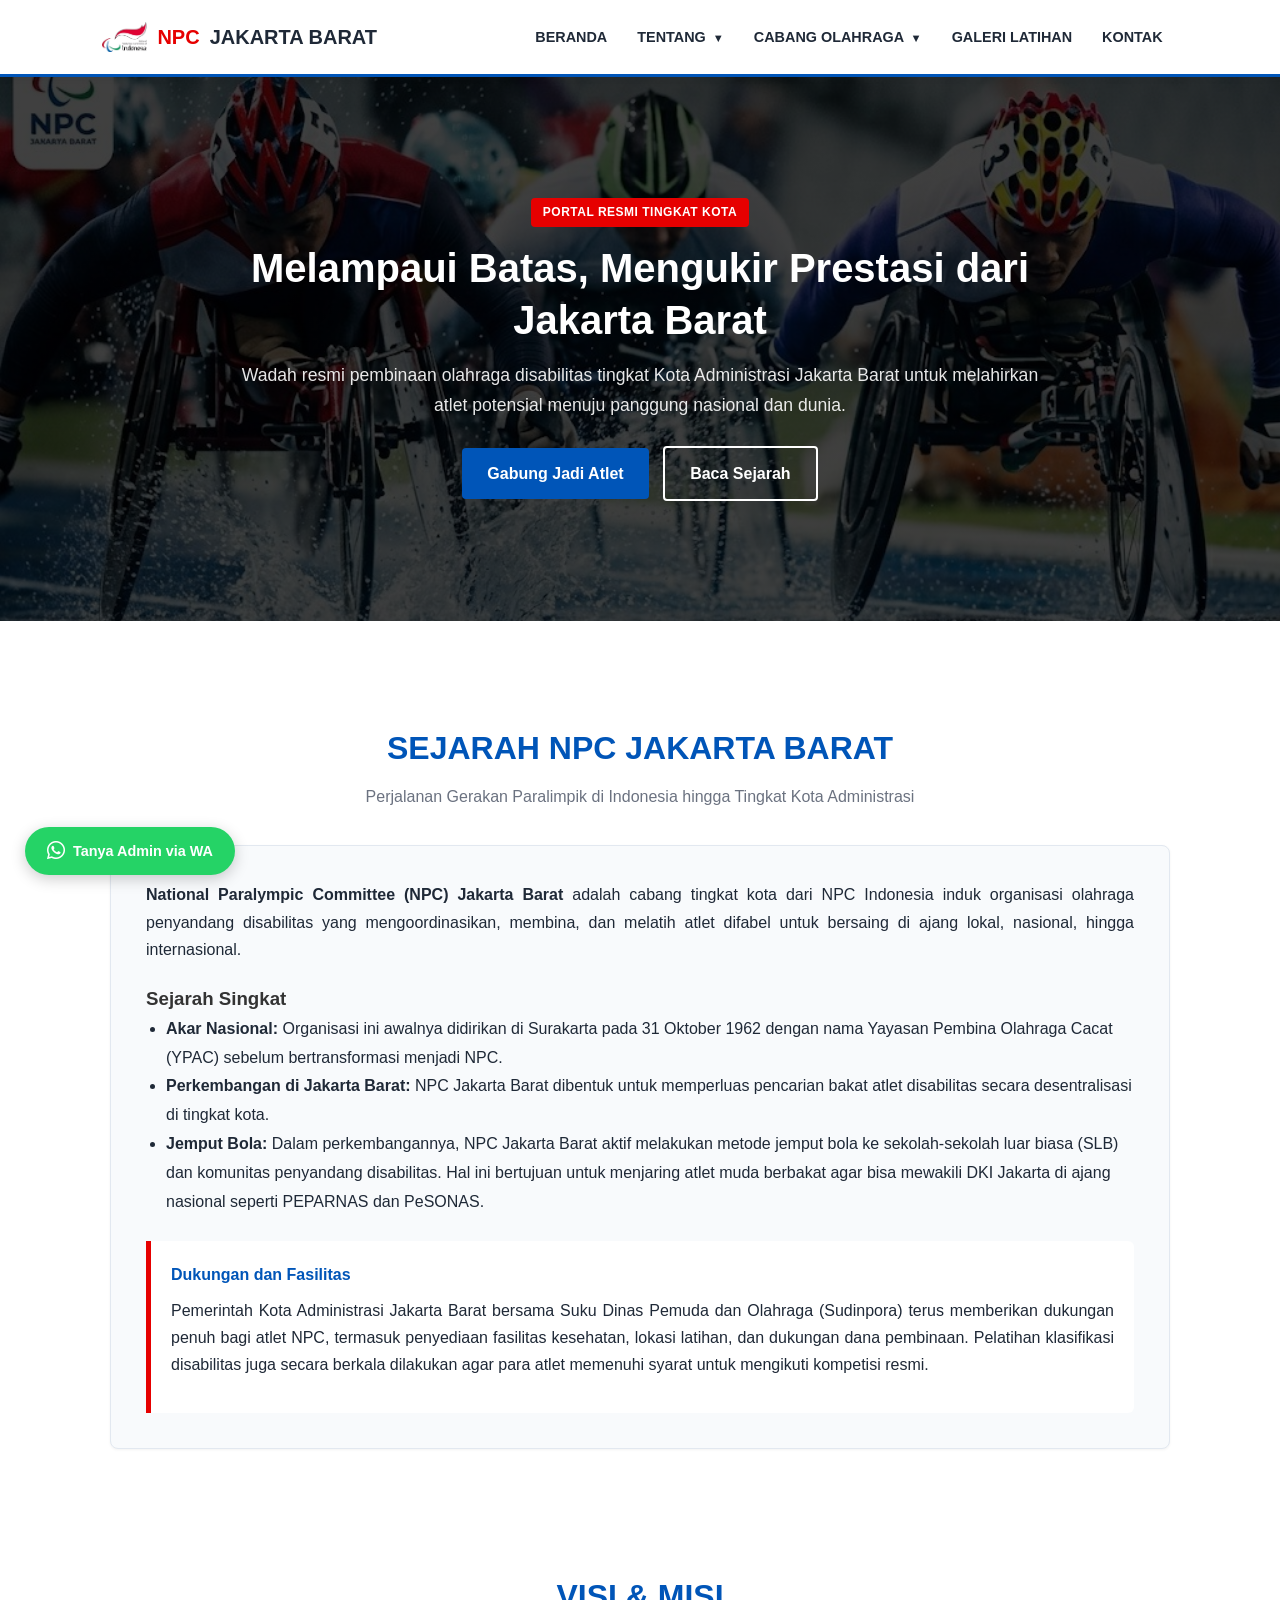
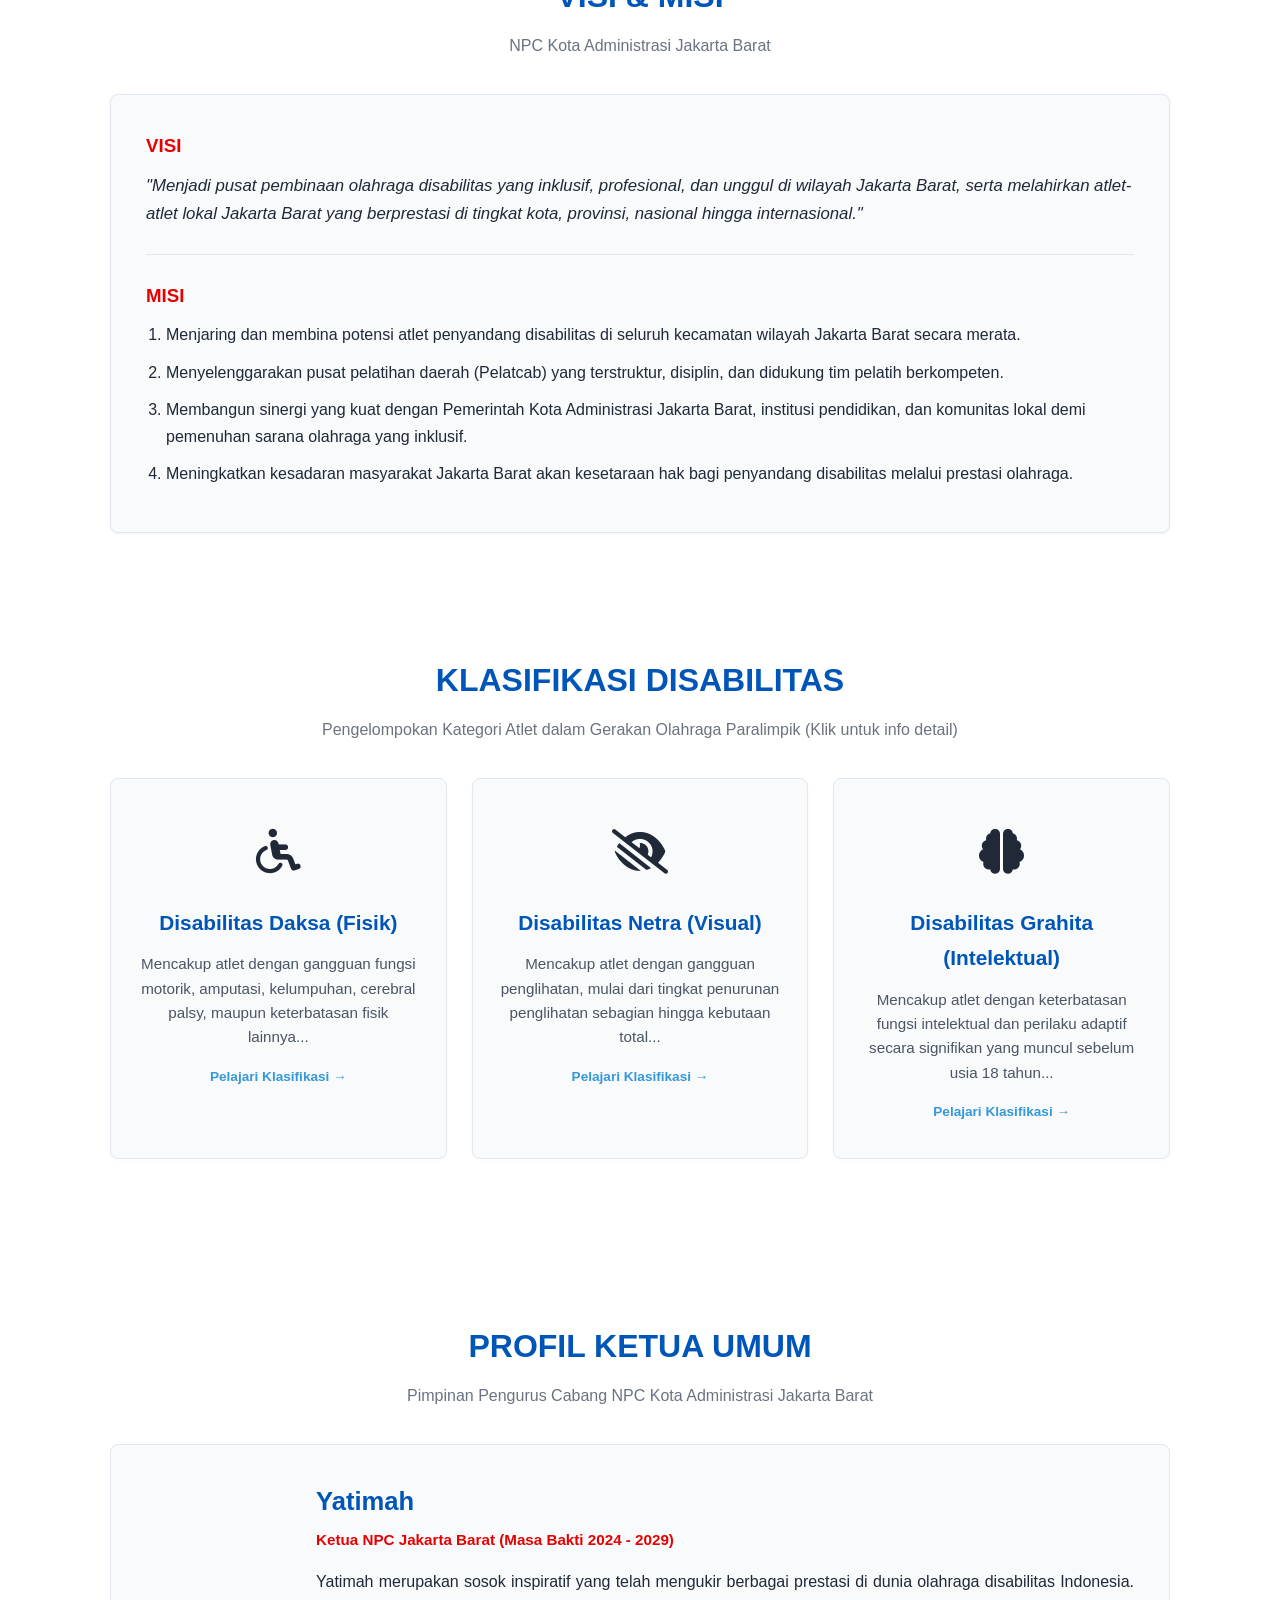
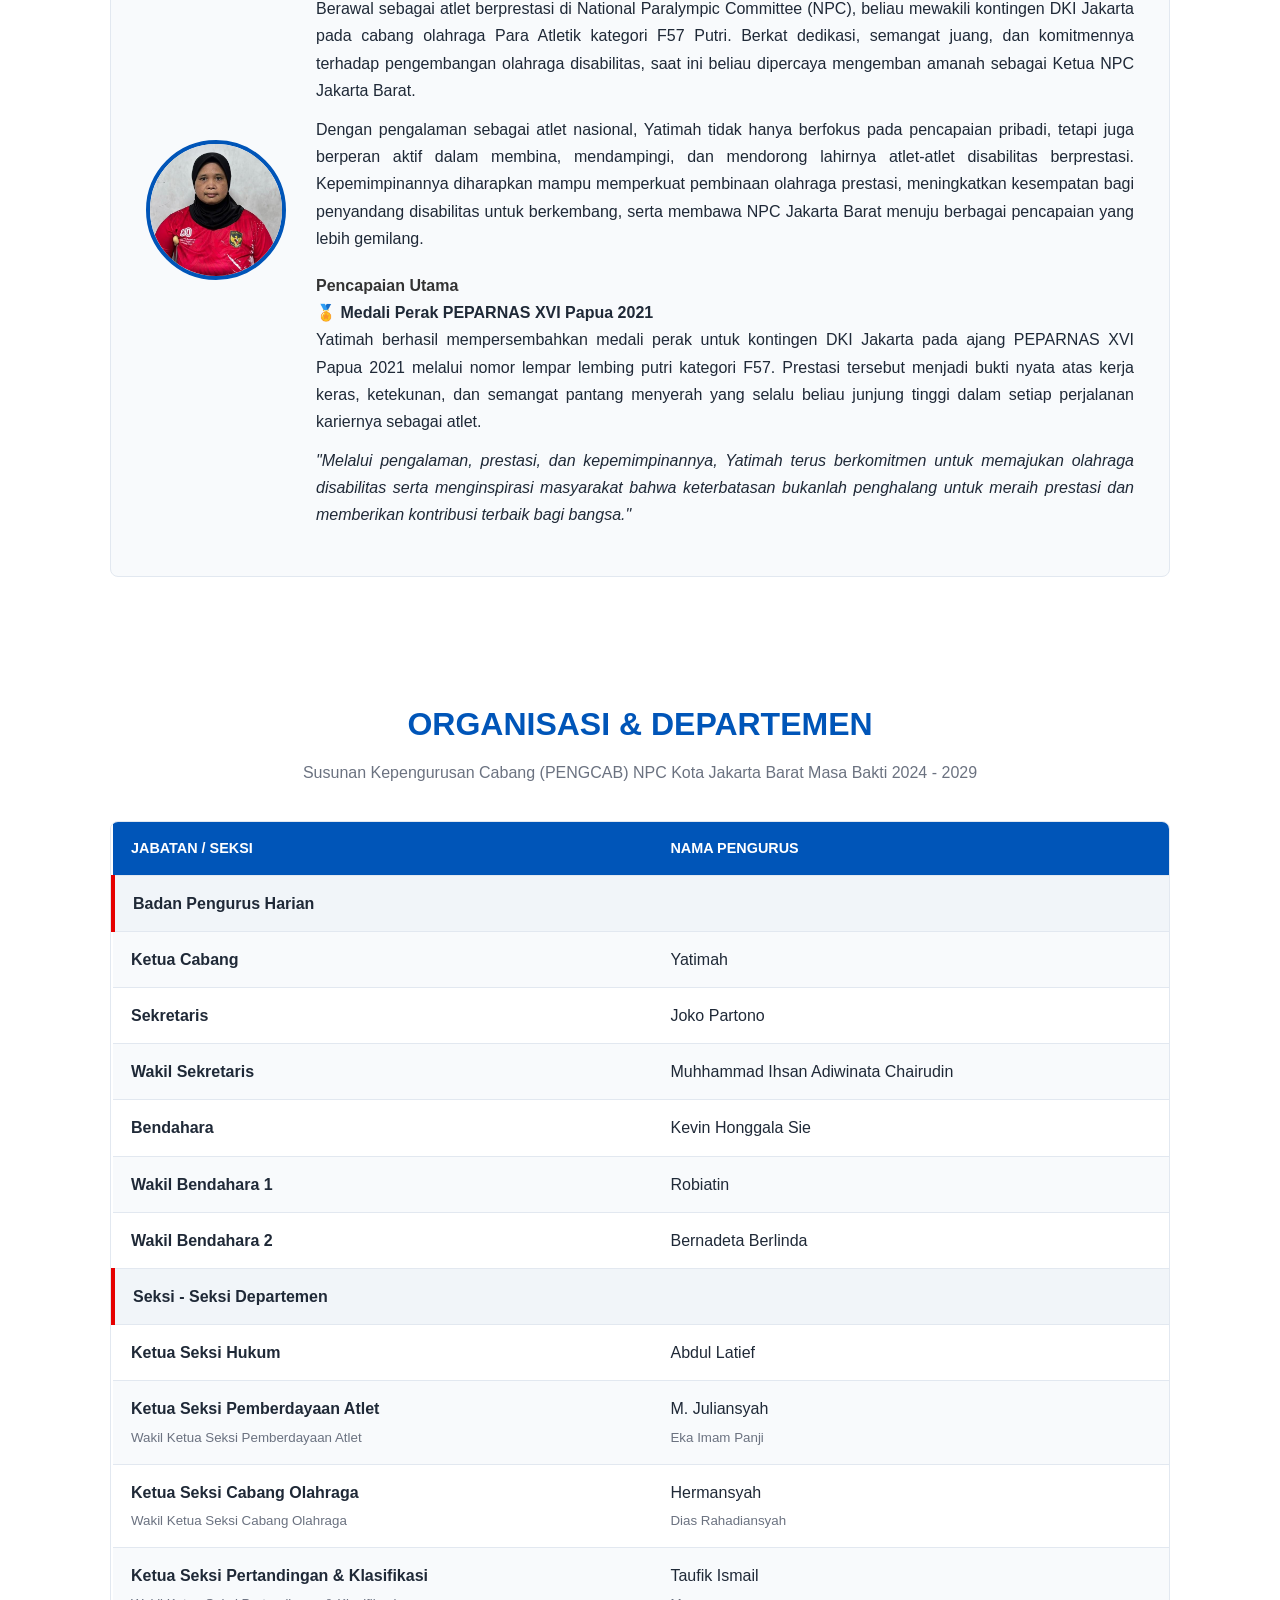
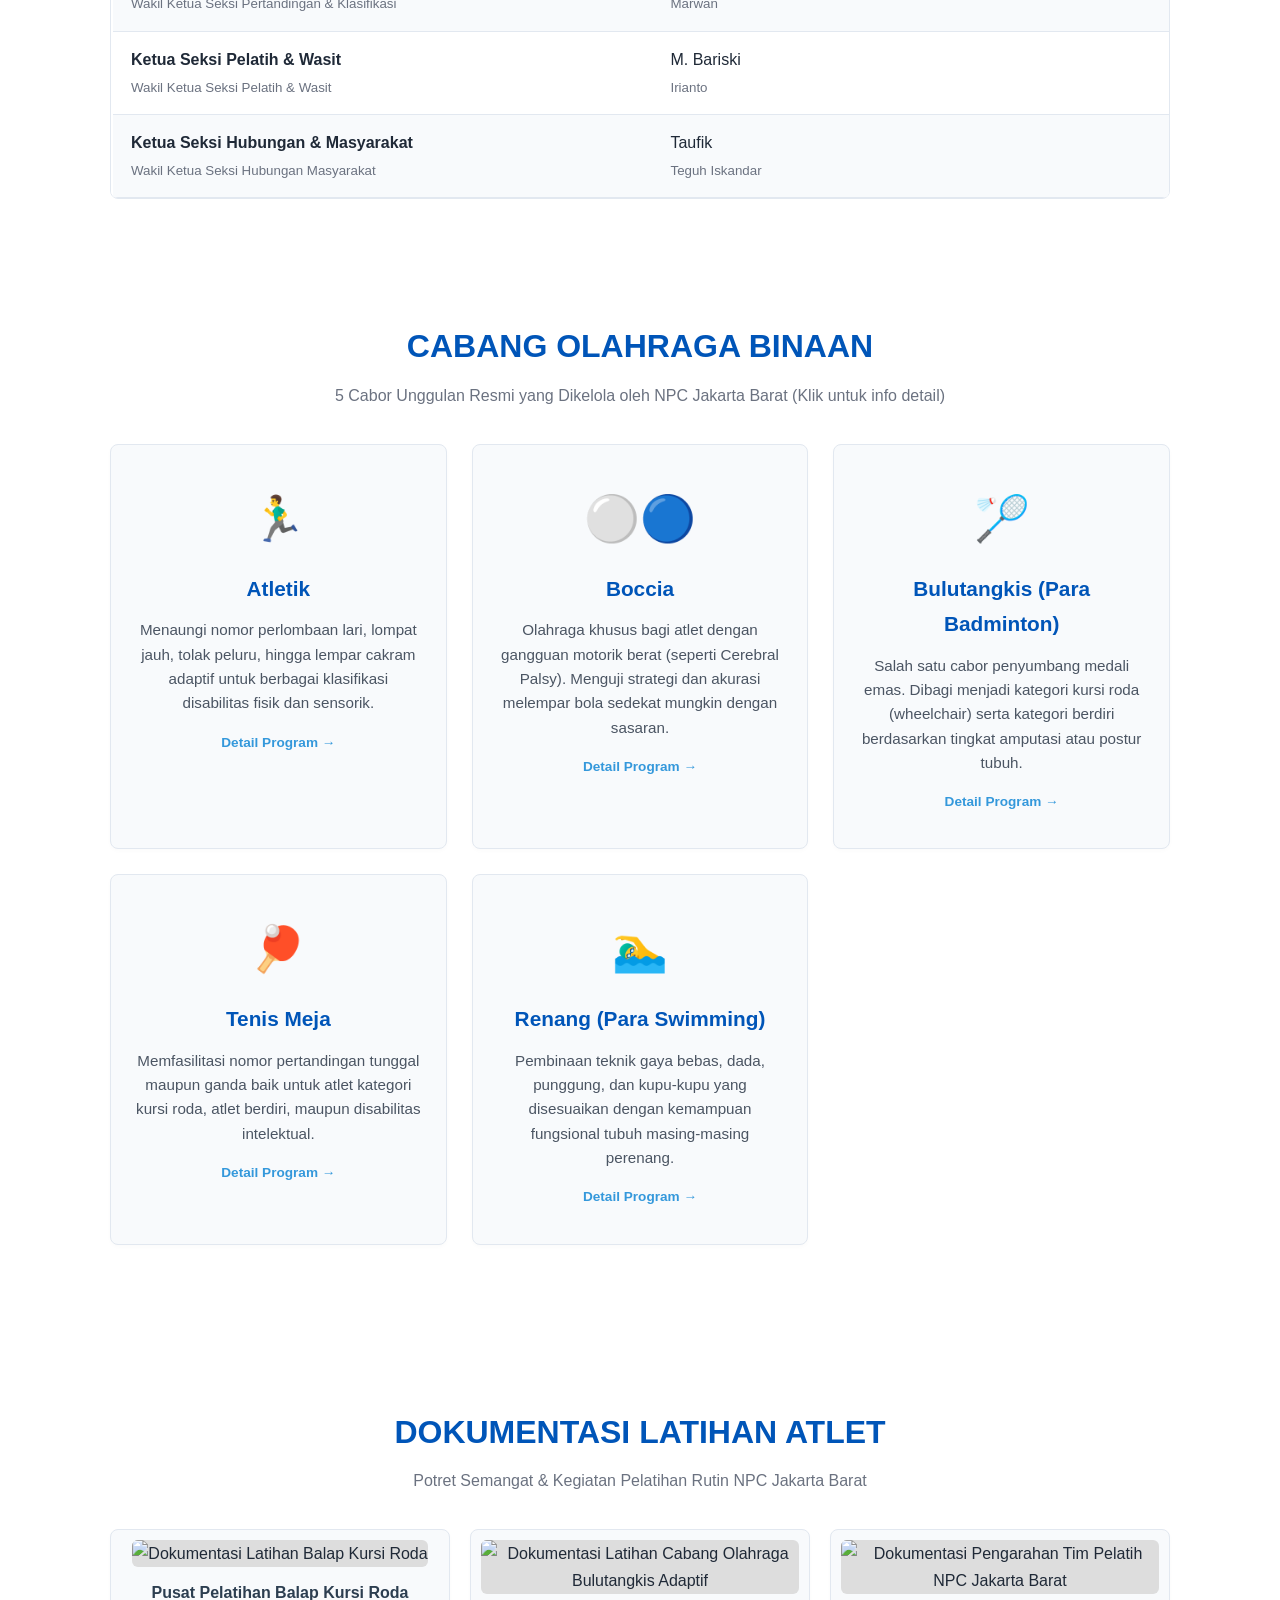
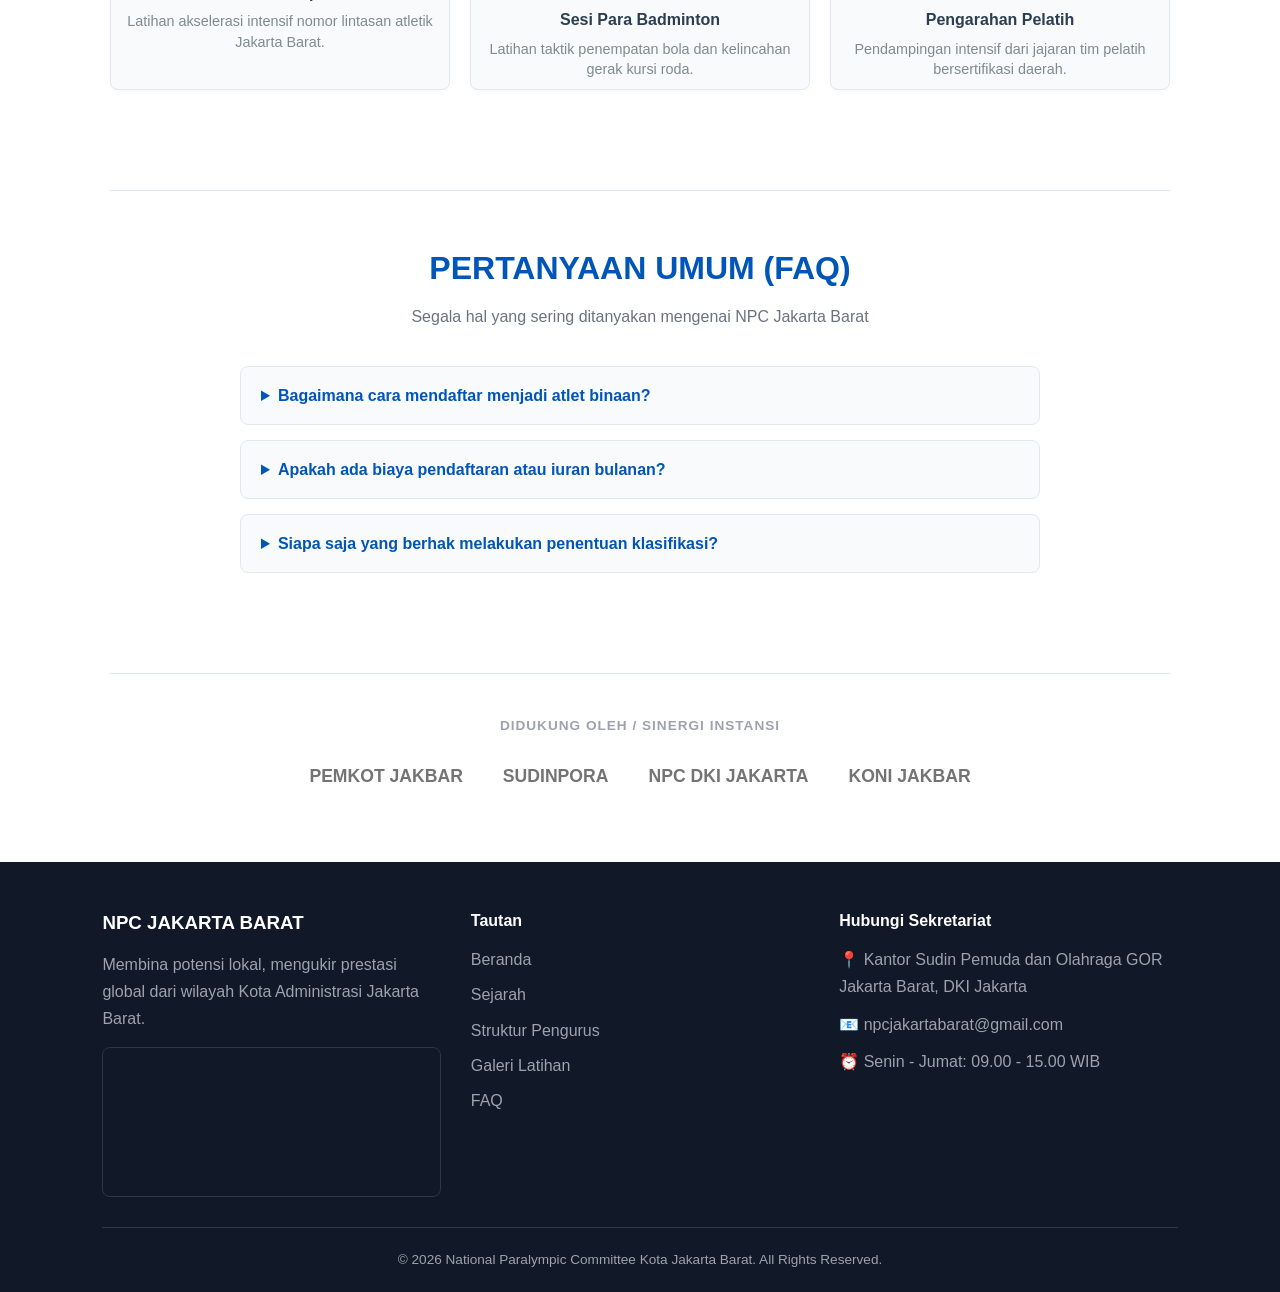
==== index.html @ f9d5dcdf "PROJEK NPC JAKBAR" ====
<!DOCTYPE html>
<html lang="id">
<head>
    <meta charset="UTF-8">
    <meta name="viewport" content="width=device-width, initial-scale=1.0">
    <title>Beranda - NPC Jakarta Barat</title>
    <link rel="stylesheet" href="css/style.css">
    <link rel="stylesheet" href="https://cdnjs.cloudflare.com/ajax/libs/font-awesome/6.4.0/css/all.min.css">
</head>
<body>
    <header>
        <a href="index.html" class="logo" aria-label="Halaman Utama NPC Jakarta Barat">
            <img src="assets/logo.png" alt="Logo NPC Jakarta Barat" class="logo-img">
            <span class="logo-bold">NPC</span> JAKARTA BARAT
        </a>
        <nav>
            <a href="#beranda">Beranda</a>
            
            <div class="dropdown">
                <button class="dropdown-btn" aria-haspopup="true" aria-expanded="false">
                    Tentang <span class="arrow">▼</span>
                </button>
                <div class="dropdown-content">
                    <a href="#sejarah">Sejarah</a>
                    <a href="#visi-misi">Visi Misi</a>
                    <a href="#klasifikasi">Klasifikasi Disabilitas</a>
                    <a href="#profil-ketua">Profil Ketua</a>
                    <a href="#organisasi">Organisasi & Departemen</a>
                </div>
            </div>

            <div class="dropdown">
                <button class="dropdown-btn" aria-haspopup="true" aria-expanded="false">
                    Cabang Olahraga <span class="arrow">▼</span>
                </button>
                <div class="dropdown-content">
                    <a href="#cabor">Semua Cabor</a>
                </div>
            </div>

            <a href="#galeri">Galeri Latihan</a>
            <a href="#footer-contact">Kontak</a>
        </nav>
    </header>

    <section class="hero" id="beranda">
        <div class="hero-content">
            <span class="hero-badge">Portal Resmi Tingkat Kota</span>
            <h1>Melampaui Batas, Mengukir Prestasi dari Jakarta Barat</h1>
            <p>Wadah resmi pembinaan olahraga disabilitas tingkat Kota Administrasi Jakarta Barat untuk melahirkan atlet potensial menuju panggung nasional dan dunia.</p>
            <div class="hero-buttons">
                <a href="https://forms.google.com" target="_blank" class="btn-cta">Gabung Jadi Atlet</a>
                <a href="#sejarah" class="btn-secondary">Baca Sejarah</a>
            </div>
        </div>
    </section>

    <main class="wrapper">
        
        <section class="main-content" id="sejarah">
            <h2 class="section-title text-center">SEJARAH NPC JAKARTA BARAT</h2>
            <p class="section-subtitle text-center">Perjalanan Gerakan Paralimpik di Indonesia hingga Tingkat Kota Administrasi</p>
            
            <div class="history-box">
                <p><strong>National Paralympic Committee (NPC) Jakarta Barat</strong> adalah cabang tingkat kota dari NPC Indonesia induk organisasi olahraga penyandang disabilitas yang mengoordinasikan, membina, dan melatih atlet difabel untuk bersaing di ajang lokal, nasional, hingga internasional.</p>
                
                <h3 style="margin-top: 20px; color: #333;">Sejarah Singkat</h3>
                <ul style="line-height: 1.8; margin-bottom: 20px; padding-left: 20px;">
                    <li><strong>Akar Nasional:</strong> Organisasi ini awalnya didirikan di Surakarta pada 31 Oktober 1962 dengan nama Yayasan Pembina Olahraga Cacat (YPAC) sebelum bertransformasi menjadi NPC.</li>
                    <li><strong>Perkembangan di Jakarta Barat:</strong> NPC Jakarta Barat dibentuk untuk memperluas pencarian bakat atlet disabilitas secara desentralisasi di tingkat kota.</li>
                    <li><strong>Jemput Bola:</strong> Dalam perkembangannya, NPC Jakarta Barat aktif melakukan metode jemput bola ke sekolah-sekolah luar biasa (SLB) dan komunitas penyandang disabilitas. Hal ini bertujuan untuk menjaring atlet muda berbakat agar bisa mewakili DKI Jakarta di ajang nasional seperti PEPARNAS dan PeSONAS.</li>
                </ul>

                <div class="history-highlight">
                    <h4>Dukungan dan Fasilitas</h4>
                    <p>Pemerintah Kota Administrasi Jakarta Barat bersama Suku Dinas Pemuda dan Olahraga (Sudinpora) terus memberikan dukungan penuh bagi atlet NPC, termasuk penyediaan fasilitas kesehatan, lokasi latihan, dan dukungan dana pembinaan. Pelatihan klasifikasi disabilitas juga secara berkala dilakukan agar para atlet memenuhi syarat untuk mengikuti kompetisi resmi.</p>
                </div>
            </div>
        </section>

        <section class="main-content" id="visi-misi">
            <h2 class="section-title text-center">Visi & Misi</h2>
            <p class="section-subtitle text-center">NPC Kota Administrasi Jakarta Barat</p>
            
            <div class="vision-mission-box">
                <div class="vision-card">
                    <h3>VISI</h3>
                    <p>"Menjadi pusat pembinaan olahraga disabilitas yang inklusif, profesional, dan unggul di wilayah Jakarta Barat, serta melahirkan atlet-atlet lokal Jakarta Barat yang berprestasi di tingkat kota, provinsi, nasional hingga internasional."</p>
                </div>
                <hr class="divider">
                <div class="mission-card">
                    <h3>MISI</h3>
                    <ol>
                        <li>Menjaring dan membina potensi atlet penyandang disabilitas di seluruh kecamatan wilayah Jakarta Barat secara merata.</li>
                        <li>Menyelenggarakan pusat pelatihan daerah (Pelatcab) yang terstruktur, disiplin, dan didukung tim pelatih berkompeten.</li>
                        <li>Membangun sinergi yang kuat dengan Pemerintah Kota Administrasi Jakarta Barat, institusi pendidikan, dan komunitas lokal demi pemenuhan sarana olahraga yang inklusif.</li>
                        <li>Meningkatkan kesadaran masyarakat Jakarta Barat akan kesetaraan hak bagi penyandang disabilitas melalui prestasi olahraga.</li>
                    </ol>
                </div>
            </div>
        </section>

        <section class="main-content" id="klasifikasi">
            <h2 class="section-title text-center">KLASIFIKASI DISABILITAS</h2>
            <p class="section-subtitle text-center">Pengelompokan Kategori Atlet dalam Gerakan Olahraga Paralimpik (Klik untuk info detail)</p>
            
            <div class="cabor-grid">
                <div class="cabor-card clickable-card" onclick="openModal('modal-daksa')">
                    <div class="cabor-icon"><i class="fa-solid fa-wheelchair"></i></div>
                    <h3>Disabilitas Daksa (Fisik)</h3>
                    <p>Mencakup atlet dengan gangguan fungsi motorik, amputasi, kelumpuhan, cerebral palsy, maupun keterbatasan fisik lainnya...</p>
                    <span class="btn-detail-trigger">Pelajari Klasifikasi &rarr;</span>
                </div>

                <div class="cabor-card clickable-card" onclick="openModal('modal-netra')">
                    <div class="cabor-icon"><i class="fa-solid fa-eye-low-vision"></i></div>
                    <h3>Disabilitas Netra (Visual)</h3>
                    <p>Mencakup atlet dengan gangguan penglihatan, mulai dari tingkat penurunan penglihatan sebagian hingga kebutaan total...</p>
                    <span class="btn-detail-trigger">Pelajari Klasifikasi &rarr;</span>
                </div>

                <div class="cabor-card clickable-card" onclick="openModal('modal-grahita')">
                    <div class="cabor-icon"><i class="fa-solid fa-brain"></i></div>
                    <h3>Disabilitas Grahita (Intelektual)</h3>
                    <p>Mencakup atlet dengan keterbatasan fungsi intelektual dan perilaku adaptif secara signifikan yang muncul sebelum usia 18 tahun...</p>
                    <span class="btn-detail-trigger">Pelajari Klasifikasi &rarr;</span>
                </div>
            </div>
        </section>

        <section class="main-content" id="profil-ketua">
            <h2 class="section-title text-center">Profil Ketua Umum</h2>
            <p class="section-subtitle text-center">Pimpinan Pengurus Cabang NPC Kota Administrasi Jakarta Barat</p>
            
            <div class="ketua-box">
                <div class="ketua-avatar">
                    <img src="assets/foto-ketua.jpeg" alt="Foto Yatimah - Ketua NPC Jakarta Barat" class="ketua-img">
                </div>
                
                <div class="ketua-info">
                    <h3>Yatimah</h3>
                    <p class="title-sub">Ketua NPC Jakarta Barat (Masa Bakti 2024 - 2029)</p>
                    <p class="ketua-desc">Yatimah merupakan sosok inspiratif yang telah mengukir berbagai prestasi di dunia olahraga disabilitas Indonesia. Berawal sebagai atlet berprestasi di National Paralympic Committee (NPC), beliau mewakili kontingen DKI Jakarta pada cabang olahraga Para Atletik kategori F57 Putri. Berkat dedikasi, semangat juang, dan komitmennya terhadap pengembangan olahraga disabilitas, saat ini beliau dipercaya mengemban amanah sebagai Ketua NPC Jakarta Barat.</p>
                    <p class="ketua-desc">Dengan pengalaman sebagai atlet nasional, Yatimah tidak hanya berfokus pada pencapaian pribadi, tetapi juga berperan aktif dalam membina, mendampingi, dan mendorong lahirnya atlet-atlet disabilitas berprestasi. Kepemimpinannya diharapkan mampu memperkuat pembinaan olahraga prestasi, meningkatkan kesempatan bagi penyandang disabilitas untuk berkembang, serta membawa NPC Jakarta Barat menuju berbagai pencapaian yang lebih gemilang.</p>
                    
                    <h4 style="margin-top: 20px; color: #333;">Pencapaian Utama</h4>
                    <p class="ketua-desc"><strong>🏅 Medali Perak PEPARNAS XVI Papua 2021</strong><br>
                    Yatimah berhasil mempersembahkan medali perak untuk kontingen DKI Jakarta pada ajang PEPARNAS XVI Papua 2021 melalui nomor lempar lembing putri kategori F57. Prestasi tersebut menjadi bukti nyata atas kerja keras, ketekunan, dan semangat pantang menyerah yang selalu beliau junjung tinggi dalam setiap perjalanan kariernya sebagai atlet.</p>
                    <p class="ketua-desc" style="font-style: italic;">"Melalui pengalaman, prestasi, dan kepemimpinannya, Yatimah terus berkomitmen untuk memajukan olahraga disabilitas serta menginspirasi masyarakat bahwa keterbatasan bukanlah penghalang untuk meraih prestasi dan memberikan kontribusi terbaik bagi bangsa."</p>
                </div>
            </div>
        </section>

        <section class="main-content" id="organisasi">
            <h2 class="section-title text-center">Organisasi & Departemen</h2>
            <p class="section-subtitle text-center">Susunan Kepengurusan Cabang (PENGCAB) NPC Kota Jakarta Barat Masa Bakti 2024 - 2029</p>
            
            <div class="table-container">
                <table class="pengurus-table">
                    <thead>
                        <tr>
                            <th>Jabatan / Seksi</th>
                            <th>Nama Pengurus</th>
                        </tr>
                    </thead>
                    <tbody>
                        <tr class="table-group-title">
                            <td colspan="2">Badan Pengurus Harian</td>
                        </tr>
                        <tr>
                            <td><strong>Ketua Cabang</strong></td>
                            <td>Yatimah</td>
                        </tr>
                        <tr>
                            <td><strong>Sekretaris</strong></td>
                            <td>Joko Partono</td>
                        </tr>
                        <tr>
                            <td><strong>Wakil Sekretaris</strong></td>
                            <td>Muhhammad Ihsan Adiwinata Chairudin</td>
                        </tr>
                        <tr>
                            <td><strong>Bendahara</strong></td>
                            <td>Kevin Honggala Sie</td>
                        </tr>
                        <tr>
                            <td><strong>Wakil Bendahara 1</strong></td>
                            <td>Robiatin</td>
                        </tr>
                        <tr>
                            <td><strong>Wakil Bendahara 2</strong></td>
                            <td>Bernadeta Berlinda</td>
                        </tr>

                        <tr class="table-group-title">
                            <td colspan="2">Seksi - Seksi Departemen</td>
                        </tr>
                        <tr>
                            <td><strong>Ketua Seksi Hukum</strong></td>
                            <td>Abdul Latief</td>
                        </tr>
                        <tr>
                            <td><strong>Ketua Seksi Pemberdayaan Atlet</strong><br><small>Wakil Ketua Seksi Pemberdayaan Atlet</small></td>
                            <td>M. Juliansyah<br><small>Eka Imam Panji</small></td>
                        </tr>
                        <tr>
                            <td><strong>Ketua Seksi Cabang Olahraga</strong><br><small>Wakil Ketua Seksi Cabang Olahraga</small></td>
                            <td>Hermansyah<br><small>Dias Rahadiansyah</small></td>
                        </tr>
                        <tr>
                            <td><strong>Ketua Seksi Pertandingan & Klasifikasi</strong><br><small>Wakil Ketua Seksi Pertandingan & Klasifikasi</small></td>
                            <td>Taufik Ismail<br><small>Marwan</small></td>
                        </tr>
                        <tr>
                            <td><strong>Ketua Seksi Pelatih & Wasit</strong><br><small>Wakil Ketua Seksi Pelatih & Wasit</small></td>
                            <td>M. Bariski<br><small>Irianto</small></td>
                        </tr>
                        <tr>
                            <td><strong>Ketua Seksi Hubungan & Masyarakat</strong><br><small>Wakil Ketua Seksi Hubungan Masyarakat</small></td>
                            <td>Taufik<br><small>Teguh Iskandar</small></td>
                        </tr>
                    </tbody>
                </table>
            </div>
        </section>

        <section class="main-content" id="cabor">
            <h2 class="section-title text-center">Cabang Olahraga Binaan</h2>
            <p class="section-subtitle text-center">5 Cabor Unggulan Resmi yang Dikelola oleh NPC Jakarta Barat (Klik untuk info detail)</p>
            
            <div class="cabor-grid">
                <div class="cabor-card clickable-card" onclick="openModal('modal-atletik')">
                    <div class="cabor-icon">🏃‍♂️</div>
                    <h3>Atletik</h3>
                    <p>Menaungi nomor perlombaan lari, lompat jauh, tolak peluru, hingga lempar cakram adaptif untuk berbagai klasifikasi disabilitas fisik dan sensorik.</p>
                    <span class="btn-detail-trigger">Detail Program &rarr;</span>
                </div>
                <div class="cabor-card clickable-card" onclick="openModal('modal-boccia')">
                    <div class="cabor-icon">⚪🔵</div>
                    <h3>Boccia</h3>
                    <p>Olahraga khusus bagi atlet dengan gangguan motorik berat (seperti Cerebral Palsy). Menguji strategi dan akurasi melempar bola sedekat mungkin dengan sasaran.</p>
                    <span class="btn-detail-trigger">Detail Program &rarr;</span>
                </div>
                <div class="cabor-card clickable-card" onclick="openModal('modal-bulutangkis')">
                    <div class="cabor-icon">🏸</div>
                    <h3>Bulutangkis (Para Badminton)</h3>
                    <p>Salah satu cabor penyumbang medali emas. Dibagi menjadi kategori kursi roda (wheelchair) serta kategori berdiri berdasarkan tingkat amputasi atau postur tubuh.</p>
                    <span class="btn-detail-trigger">Detail Program &rarr;</span>
                </div>
                <div class="cabor-card clickable-card" onclick="openModal('modal-tenismeja')">
                    <div class="cabor-icon">🏓</div>
                    <h3>Tenis Meja</h3>
                    <p>Memfasilitasi nomor pertandingan tunggal maupun ganda baik untuk atlet kategori kursi roda, atlet berdiri, maupun disabilitas intelektual.</p>
                    <span class="btn-detail-trigger">Detail Program &rarr;</span>
                </div>
                <div class="cabor-card clickable-card" onclick="openModal('modal-renang')">
                    <div class="cabor-icon">🏊‍♂️</div>
                    <h3>Renang (Para Swimming)</h3>
                    <p>Pembinaan teknik gaya bebas, dada, punggung, dan kupu-kupu yang disesuaikan dengan kemampuan fungsional tubuh masing-masing perenang.</p>
                    <span class="btn-detail-trigger">Detail Program &rarr;</span>
                </div>
            </div>
        </section>

        <section class="main-content" id="galeri">
            <h2 class="section-title text-center">DOKUMENTASI LATIHAN ATLET</h2>
            <p class="section-subtitle text-center">Potret Semangat & Kegiatan Pelatihan Rutin NPC Jakarta Barat</p>
            
            <div class="cabor-grid" style="grid-template-columns: repeat(auto-fit, minmax(280px, 1fr)); gap: 20px; margin-top: 30px;">
                <div class="cabor-card" style="padding: 10px; overflow: hidden; text-align: center;">
                    <img src="assets/image_571d1e.jpg" alt="Dokumentasi Latihan Balap Kursi Roda" style="width: 100%; height: 200px; object-fit: cover; border-radius: 6px; background-color: #ddd;">
                    <h4 style="margin: 12px 0 5px 0; color: #2c3e50;">Pusat Pelatihan Balap Kursi Roda</h4>
                    <p style="font-size: 0.9rem; color: #7f8c8d; line-height: 1.4;">Latihan akselerasi intensif nomor lintasan atletik Jakarta Barat.</p>
                </div>
                <div class="cabor-card" style="padding: 10px; overflow: hidden; text-align: center;">
                    <img src="assets/latihan2.jpg" alt="Dokumentasi Latihan Cabang Olahraga Bulutangkis Adaptif" style="width: 100%; height: 200px; object-fit: cover; border-radius: 6px; background-color: #ddd;">
                    <h4 style="margin: 12px 0 5px 0; color: #2c3e50;">Sesi Para Badminton</h4>
                    <p style="font-size: 0.9rem; color: #7f8c8d; line-height: 1.4;">Latihan taktik penempatan bola dan kelincahan gerak kursi roda.</p>
                </div>
                <div class="cabor-card" style="padding: 10px; overflow: hidden; text-align: center;">
                    <img src="assets/latihan3.jpg" alt="Dokumentasi Pengarahan Tim Pelatih NPC Jakarta Barat" style="width: 100%; height: 200px; object-fit: cover; border-radius: 6px; background-color: #ddd;">
                    <h4 style="margin: 12px 0 5px 0; color: #2c3e50;">Pengarahan Pelatih</h4>
                    <p style="font-size: 0.9rem; color: #7f8c8d; line-height: 1.4;">Pendampingan intensif dari jajaran tim pelatih bersertifikasi daerah.</p>
                </div>
            </div>
        </section>

        <section class="main-content" id="faq" style="border-top: 1px solid var(--border-color); padding-top: 50px;">
            <h2 class="section-title text-center">Pertanyaan Umum (FAQ)</h2>
            <p class="section-subtitle text-center">Segala hal yang sering ditanyakan mengenai NPC Jakarta Barat</p>
            
            <div style="max-width: 800px; margin: 0 auto; display: flex; flex-direction: column; gap: 15px;">
                <details style="background: var(--card-bg); padding: 15px 20px; border: 1px solid var(--border-color); border-radius: 8px; cursor: pointer;">
                    <summary style="font-weight: bold; color: var(--primary-color); font-size: 1rem;">Bagaimana cara mendaftar menjadi atlet binaan?</summary>
                    <p style="margin-top: 12px; color: #4b5563; line-height: 1.6; text-align: justify;">Anda bisa mengklik tombol "Gabung Jadi Atlet" di bagian atas halaman untuk mengisi formulir digital, atau datang langsung ke kantor sekretariat kami di GOR Jakarta Barat dengan membawa kartu identitas dan riwayat rekam medis disabilitas.</p>
                </details>

                <details style="background: var(--card-bg); padding: 15px 20px; border: 1px solid var(--border-color); border-radius: 8px; cursor: pointer;">
                    <summary style="font-weight: bold; color: var(--primary-color); font-size: 1rem;">Apakah ada biaya pendaftaran atau iuran bulanan?</summary>
                    <p style="margin-top: 12px; color: #4b5563; line-height: 1.6; text-align: justify;">Seluruh program penjaringan, pelatihan, pembinaan cabor, hingga akomodasi pertandingan yang dikelola oleh NPC Jakarta Barat diberikan secara 100% GRATIS tanpa dipungut biaya apa pun bagi penyandang disabilitas yang memenuhi kriteria seleksi.</p>
                </details>

                <details style="background: var(--card-bg); padding: 15px 20px; border: 1px solid var(--border-color); border-radius: 8px; cursor: pointer;">
                    <summary style="font-weight: bold; color: var(--primary-color); font-size: 1rem;">Siapa saja yang berhak melakukan penentuan klasifikasi?</summary>
                    <p style="margin-top: 12px; color: #4b5563; line-height: 1.6; text-align: justify;">Proses penentuan klasifikasi (Daksa, Netra, Grahita) dilakukan secara resmi oleh tim klasifikator medis dan teknis bentukan NPC yang memiliki sertifikasi khusus, untuk memastikan keadilan kategori bertanding di ajang paralimpik.</p>
                </details>
            </div>
        </section>

        <section class="main-content" style="padding: 40px 0 20px 0; border-top: 1px solid var(--border-color); margin-top: 40px;">
            <p style="text-align: center; font-weight: bold; color: #9ca3af; text-transform: uppercase; font-size: 0.85rem; letter-spacing: 1px; margin-bottom: 25px;">Didukung oleh / Sinergi Instansi</p>
            <div style="display: flex; flex-wrap: wrap; justify-content: center; align-items: center; gap: 40px; opacity: 0.6; filter: grayscale(100%);">
                <span style="font-weight: 800; font-size: 1.1rem; color: #111827;">PEMKOT JAKBAR</span>
                <span style="font-weight: 800; font-size: 1.1rem; color: #111827;">SUDINPORA</span>
                <span style="font-weight: 800; font-size: 1.1rem; color: #111827;">NPC DKI JAKARTA</span>
                <span style="font-weight: 800; font-size: 1.1rem; color: #111827;">KONI JAKBAR</span>
            </div>
        </section>

    </main>

    <footer>
        <div class="footer-container" id="footer-contact">
            <div class="footer-brand">
                <h3>NPC JAKARTA BARAT</h3>
                <p style="margin-bottom: 15px;">Membina potensi lokal, mengukir prestasi global dari wilayah Kota Administrasi Jakarta Barat.</p>
                <div style="width: 100%; height: 150px; border-radius: 8px; overflow: hidden; border: 1px solid #2d3748;">
                    <iframe src="https://www.google.com/maps/embed?pb=!1m18!1m12!1m3!1d3966.6712391062085!2d106.7797825!3d-6.1747443!2m3!1f0!2f0!3f0!3m2!1i1024!2i768!4f13.1!3m3!1m2!1s0x2e69f6580f49f5bd%3A0x29ef74e644b9b65d!2sGOR%20Jakarta%20Barat!5e0!3m2!1sid!2sid!4v1710000000000!5m2!1sid!2sid" width="100%" height="100%" style="border:0;" allowfullscreen="" loading="lazy" referrerpolicy="no-referrer-when-downgrade"></iframe>
                </div>
            </div>
            <div class="footer-links">
                <h4>Tautan</h4>
                <a href="#beranda">Beranda</a>
                <a href="#sejarah">Sejarah</a>
                <a href="#organisasi">Struktur Pengurus</a>
                <a href="#galeri">Galeri Latihan</a>
                <a href="#faq">FAQ</a>
            </div>
            <div class="footer-contact">
                <h4>Hubungi Sekretariat</h4>
                <p style="margin-bottom: 10px;">📍 Kantor Sudin Pemuda dan Olahraga GOR Jakarta Barat, DKI Jakarta</p>
                <p style="margin-bottom: 10px;">📧 npcjakartabarat@gmail.com</p>
                <p>⏰ Senin - Jumat: 09.00 - 15.00 WIB</p>
            </div>
        </div>
        <div class="footer-bottom">
            <p>&copy; 2026 National Paralympic Committee Kota Jakarta Barat. All Rights Reserved.</p>
        </div>
    </footer>

    <a href="https://wa.me/6281234567890?text=Halo%20Admin%20NPC%20Jakarta%20Barat,%20saya%20ingin%20bertanya%20mengenai..." 
       style="position: fixed; bottom: 25px; left: 25px; background-color: #25d366; color: white; padding: 12px 22px; border-radius: 50px; text-decoration: none; font-weight: bold; box-shadow: 0 4px 15px rgba(0,0,0,0.2); z-index: 9999; display: flex; align-items: center; gap: 8px; font-size: 0.9rem;" 
       target="_blank" rel="noopener">
       <i class="fa-brands fa-whatsapp" style="font-size: 1.3rem;"></i> Tanya Admin via WA
    </a>

    <div class="modal-overlay" id="modal-daksa" onclick="closeModal('modal-daksa')">
        <div class="modal-box" onclick="event.stopPropagation()">
            <button class="modal-close-btn" onclick="closeModal('modal-daksa')">&times;</button>
            <div style="text-align: center;">
                <div style="font-size: 3rem; margin-bottom: 10px;"><i class="fa-solid fa-wheelchair" style="color: #0055b8;"></i></div>
                <h3 class="modal-title">Disabilitas Daksa (Fisik)</h3>
                <p class="modal-desc" style="text-align: justify;">Klasifikasi ini diperuntukkan bagi atlet dengan gangguan fungsi motorik, amputasi, kelumpuhan, atau cerebral palsy. Peralatan adaptif seperti kursi roda balap, kursi lempar khusus, atau penyangga prostetik sering digunakan dan disesuaikan dengan tingkat fungsional atlet.</p>
                <button class="btn-modal-close" onclick="closeModal('modal-daksa')">Tutup Jendela</button>
            </div>
        </div>
    </div>

    <div class="modal-overlay" id="modal-netra" onclick="closeModal('modal-netra')">
        <div class="modal-box" onclick="event.stopPropagation()">
            <button class="modal-close-btn" onclick="closeModal('modal-netra')">&times;</button>
            <div style="text-align: center;">
                <div style="font-size: 3rem; margin-bottom: 10px;"><i class="fa-solid fa-eye-low-vision" style="color: #0055b8;"></i></div>
                <h3 class="modal-title">Disabilitas Netra (Visual)</h3>
                <p class="modal-desc" style="text-align: justify;">Mencakup atlet dengan gangguan penglihatan, mulai dari tingkat penurunan penglihatan sebagian (low vision) hingga kebutaan total (blind). Atlet kategori ini biasanya didampingi oleh seorang pemandu (guide) saat bertanding, terutama di cabang atletik.</p>
                <button class="btn-modal-close" onclick="closeModal('modal-netra')">Tutup Jendela</button>
            </div>
        </div>
    </div>

    <div class="modal-overlay" id="modal-grahita" onclick="closeModal('modal-grahita')">
        <div class="modal-box" onclick="event.stopPropagation()">
            <button class="modal-close-btn" onclick="closeModal('modal-grahita')">&times;</button>
            <div style="text-align: center;">
                <div style="font-size: 3rem; margin-bottom: 10px;"><i class="fa-solid fa-brain" style="color: #0055b8;"></i></div>
                <h3 class="modal-title">Disabilitas Grahita (Intelektual)</h3>
                <p class="modal-desc" style="text-align: justify;">Mencakup atlet dengan keterbatasan fungsi intelektual and perilaku adaptif secara signifikan yang muncul sebelum usia 18 tahun. Latihan difokuskan pada pengulangan instruksi, pembentukan rutinitas, dan pendampingan psikologis khusus.</p>
                <button class="btn-modal-close" onclick="closeModal('modal-grahita')">Tutup Jendela</button>
            </div>
        </div>
    </div>

    <div class="modal-overlay" id="modal-atletik" onclick="closeModal('modal-atletik')">
        <div class="modal-box" onclick="event.stopPropagation()">
            <button class="modal-close-btn" onclick="closeModal('modal-atletik')">&times;</button>
            <div style="text-align: center;">
                <div style="font-size: 3rem; margin-bottom: 10px;">🏃‍♂️</div>
                <h3 class="modal-title">Cabang Olahraga Atletik</h3>
                <p class="modal-desc" style="text-align: justify;">Cabang olahraga atletik paralimpik meliputi nomor lari (sprint & jarak menengah), lompat jauh, tolak peluru, lempar lembing, dan lempar cakram. Latihan rutin kami adakan di lintasan atletik dengan membagi kelas berdasarkan disabilitas fisik, visual, dan intelektual.</p>
                <button class="btn-modal-close" onclick="closeModal('modal-atletik')">Tutup Jendela</button>
            </div>
        </div>
    </div>

    <div class="modal-overlay" id="modal-boccia" onclick="closeModal('modal-boccia')">
        <div class="modal-box" onclick="event.stopPropagation()">
            <button class="modal-close-btn" onclick="closeModal('modal-boccia')">&times;</button>
            <div style="text-align: center;">
                <div style="font-size: 3rem; margin-bottom: 10px;">⚪🔵</div>
                <h3 class="modal-title">Cabang Olahraga Boccia</h3>
                <p class="modal-desc" style="text-align: justify;">Olahraga presisi yang sangat membutuhkan strategi dan ketenangan. Khusus dirancang bagi atlet dengan gangguan motorik berat (Cerebral Palsy tingkat lanjut). Tujuannya adalah melempar bola kulit sedekat mungkin dengan bola target (jack) berwarna putih.</p>
                <button class="btn-modal-close" onclick="closeModal('modal-boccia')">Tutup Jendela</button>
            </div>
        </div>
    </div>

    <div class="modal-overlay" id="modal-bulutangkis" onclick="closeModal('modal-bulutangkis')">
        <div class="modal-box" onclick="event.stopPropagation()">
            <button class="modal-close-btn" onclick="closeModal('modal-bulutangkis')">&times;</button>
            <div style="text-align: center;">
                <div style="font-size: 3rem; margin-bottom: 10px;">🏸</div>
                <h3 class="modal-title">Bulutangkis (Para Badminton)</h3>
                <p class="modal-desc" style="text-align: justify;">Program Para Badminton NPC Jakarta Barat berfokus pada teknik dasar, rotasi kursi roda (untuk kelas wheelchair), dan kelincahan footwork (untuk kelas standing). Cabor ini merupakan salah satu penyumbang medali andalan.</p>
                <button class="btn-modal-close" onclick="closeModal('modal-bulutangkis')">Tutup Jendela</button>
            </div>
        </div>
    </div>

    <div class="modal-overlay" id="modal-tenismeja" onclick="closeModal('modal-tenismeja')">
        <div class="modal-box" onclick="event.stopPropagation()">
            <button class="modal-close-btn" onclick="closeModal('modal-tenismeja')">&times;</button>
            <div style="text-align: center;">
                <div style="font-size: 3rem; margin-bottom: 10px;">🏓</div>
                <h3 class="modal-title">Cabang Olahraga Tenis Meja</h3>
                <p class="modal-desc" style="text-align: justify;">Cabang ini melatih refleks, putaran bola, dan penempatan posisi. Kami memfasilitasi nomor tunggal maupun ganda. Kategori pertandingan dibagi untuk atlet pengguna kursi roda dan atlet yang bertanding sambil berdiri.</p>
                <button class="btn-modal-close" onclick="closeModal('modal-tenismeja')">Tutup Jendela</button>
            </div>
        </div>
    </div>

    <div class="modal-overlay" id="modal-renang" onclick="closeModal('modal-renang')">
        <div class="modal-box" onclick="event.stopPropagation()">
            <button class="modal-close-btn" onclick="closeModal('modal-renang')">&times;</button>
            <div style="text-align: center;">
                <div style="font-size: 3rem; margin-bottom: 10px;">🏊‍♂️</div>
                <h3 class="modal-title">Renang (Para Swimming)</h3>
                <p class="modal-desc" style="text-align: justify;">Pelatihan difokuskan pada adaptasi air, gaya bebas, dada, punggung, dan kupu-kupu tanpa menggunakan alat bantu seperti pelampung atau kaki katak. Aturan start dimodifikasi (bisa dari balok start atau dari dalam air) menyesuaikan kondisi fisik atlet.</p>
                <button class="btn-modal-close" onclick="closeModal('modal-renang')">Tutup Jendela</button>
            </div>
        </div>
    </div>

    <script src="js/script.js"></script>
</body>
</html>
---- css/style.css ----
/* ==========================================================================
   GLOBAL STYLES (DIPAKAI DI SEMUA HALAMAN)
   Ubah warna utama, latar belakang, dan ukuran font dasar di sini.
   ========================================================================== */
:root {
    --bg-color: #ffffff;
    --text-color: #1f2937;
    --primary-color: #0055b8; /* WARNA TEMA UTAMA (BIRU) */
    --accent-color: #e60000;  /* WARNA TEMA KEDUA (MERAH) */
    --card-bg: #f8fafc;
    --border-color: #e2e8f0;
    --footer-bg: #111827;
    --footer-text: #9ca3af;
    --font-size-base: 16px;
}

body.high-contrast {
    --bg-color: #000000;
    --text-color: #ffff00;
    --primary-color: #ffff00;
    --accent-color: #ffffff;
    --card-bg: #121212;
    --border-color: #ffff00;
    --footer-bg: #000000;
    --footer-text: #ffffff;
}

* {
    margin: 0;
    padding: 0;
    box-sizing: border-box;
    font-family: 'Segoe UI', -apple-system, Arial, sans-serif;
}

html {
    scroll-behavior: smooth;
}

body {
    background-color: var(--bg-color);
    color: var(--text-color);
    font-size: var(--font-size-base);
    line-height: 1.7;
}

.wrapper {
    max-width: 1100px;
    margin: 0 auto;
    padding: 0 20px;
}

/* ==========================================================================
   HEADER, NAVIGASI & FOOTER (DIPAKAI DI SEMUA HALAMAN)
   ========================================================================== */

/* --- BAGIAN HEADER & LOGO --- */
header {
    background-color: var(--bg-color);
    padding: 15px 8%;
    display: flex;
    justify-content: space-between;
    align-items: center;
    border-bottom: 3px solid var(--primary-color);
    position: sticky;
    top: 0;
    z-index: 1000;
    box-shadow: 0 4px 6px -1px rgba(0,0,0,0.05);
}

.logo {
    font-size: 1.25rem;
    text-decoration: none;
    color: var(--text-color);
    font-weight: bold;
    display: flex;
    align-items: center;
    gap: 10px;
}

.logo-bold { color: var(--accent-color); font-weight: 900; }

.logo-img {
    width: 45px; 
    height: auto; 
    object-fit: contain; 
}

/* --- BAGIAN NAVIGASI MENU --- */
nav { display: flex; align-items: center; }

nav a, .dropdown-btn {
    color: var(--text-color);
    text-decoration: none;
    padding: 10px 15px;
    font-weight: 700;
    font-size: 0.9rem;
    text-transform: uppercase;
    background: none;
    border: none;
    cursor: pointer;
    transition: color 0.2s ease;
}

nav a:hover, .dropdown-btn:hover { color: var(--primary-color); }
.dropdown { position: relative; display: inline-block; }
.arrow { font-size: 0.7rem; margin-left: 3px; }

.dropdown-content {
    display: none;
    position: absolute;
    background-color: var(--bg-color);
    min-width: 210px;
    box-shadow: 0px 8px 16px rgba(0,0,0,0.1);
    border: 1px solid var(--border-color);
    border-radius: 6px;
    top: 100%;
    left: 0;
}

.dropdown-content a {
    color: var(--text-color);
    padding: 12px 16px;
    text-decoration: none;
    display: block;
    text-transform: none;
    font-weight: 500;
    border-bottom: 1px solid var(--border-color);
}

.dropdown-content a:last-child { border-bottom: none; }
.dropdown:hover .dropdown-content { display: block; }

/* --- BAGIAN FOOTER --- */
footer { background-color: var(--footer-bg); color: var(--footer-text); padding: 45px 8% 20px; margin-top: 50px;}
.footer-container { display: flex; flex-wrap: wrap; gap: 30px; justify-content: space-between; }
.footer-brand, .footer-links, .footer-contact { flex: 1; min-width: 220px; }
footer h3, footer h4 { color: white; margin-bottom: 12px; }
.footer-links a { display: block; color: var(--footer-text); text-decoration: none; margin-bottom: 8px; transition: color 0.2s ease; }
.footer-links a:hover { color: white; }
.footer-bottom { text-align: center; padding-top: 20px; border-top: 1px solid #2d3748; margin-top: 30px; font-size: 0.85rem; }

/* ==========================================================================
   1. HALAMAN BERANDA (index.html)
   ========================================================================== */

/* --- HERO BANNER UTAMA --- */
.hero {
    padding: 120px 20px;
    background: linear-gradient(rgba(0,0,0,0.75), rgba(0,0,0,0.75)), 
                url('../assets/gambar-beranda.jpeg') no-repeat center/cover;
    color: white;
    text-align: center;
    margin-bottom: 40px;
}

.hero-content { max-width: 800px; margin: 0 auto; }
.hero h1 { font-size: 2.5rem; margin-bottom: 15px; line-height: 1.3; }
.hero p { font-size: 1.1rem; margin-bottom: 25px; opacity: 0.9; }

.hero-badge {
    background-color: var(--accent-color);
    padding: 4px 12px;
    font-size: 0.75rem;
    text-transform: uppercase;
    font-weight: bold;
    border-radius: 4px;
    display: inline-block;
    margin-bottom: 15px;
    letter-spacing: 0.5px;
}

.hero-buttons .btn-cta {
    display: inline-block;
    background-color: var(--primary-color);
    color: white;
    padding: 12px 25px;
    text-decoration: none;
    font-weight: bold;
    border-radius: 4px;
    margin-right: 10px;
    transition: background 0.2s ease;
}
.hero-buttons .btn-cta:hover { background-color: #004494; }

.hero-buttons .btn-secondary {
    display: inline-block;
    padding: 12px 25px;
    border: 2px solid white;
    color: white;
    text-decoration: none;
    font-weight: bold;
    border-radius: 4px;
    transition: all 0.2s ease;
}
.hero-buttons .btn-secondary:hover { background-color: white; color: #111827; }


/* ==========================================================================
   2. HALAMAN TENTANG & ORGANISASI (tentang.html)
   ========================================================================== */

.main-content { padding: 60px 0; scroll-margin-top: 80px; }
.text-center { text-align: center; }
.section-title { font-size: 2rem; color: var(--primary-color); margin-bottom: 8px; text-transform: uppercase; }
.section-subtitle { color: #6b7280; margin-bottom: 35px; font-size: 1rem; }

/* --- KOTAK SEJARAH & VISI MISI --- */
.history-box, .vision-mission-box {
    background-color: var(--card-bg);
    border: 1px solid var(--border-color);
    padding: 35px;
    border-radius: 8px;
    box-shadow: 0 1px 3px rgba(0,0,0,0.05);
}
.history-box p { margin-bottom: 15px; text-align: justify; }

.history-highlight {
    background-color: var(--bg-color);
    border-left: 5px solid var(--accent-color); 
    padding: 20px;
    margin-top: 25px;
    border-radius: 0 6px 6px 0;
}
.history-highlight h4 { color: var(--primary-color); margin-bottom: 8px; }

.vision-card h3, .mission-card h3 { color: var(--accent-color); margin-bottom: 10px; }
.vision-card p { font-style: italic; font-size: 1.05rem; }
.divider { margin: 25px 0; border: 0; border-top: 1px solid var(--border-color); }
.mission-card ol { padding-left: 20px; }
.mission-card li { margin-bottom: 10px; }

/* --- PROFIL KETUA CABANG --- */
.ketua-box {
    display: flex;
    flex-wrap: wrap;
    align-items: center;
    gap: 30px;
    background-color: var(--card-bg);
    border: 1px solid var(--border-color);
    padding: 35px;
    border-radius: 8px;
}

.ketua-avatar {
    background-color: var(--border-color);
    width: 140px; 
    height: 140px; 
    display: flex;
    align-items: center;
    justify-content: center;
    border-radius: 50%;
    overflow: hidden; 
    border: 4px solid var(--primary-color); 
    flex-shrink: 0;
}

.ketua-img {
    width: 100%;
    height: 100%;
    object-fit: cover; 
}

.ketua-info { flex: 1; min-width: 250px; }
.ketua-info h3 { color: var(--primary-color); font-size: 1.6rem; margin-bottom: 4px; }
.title-sub { color: var(--accent-color); font-weight: bold; font-size: 0.95rem; margin-bottom: 15px; }
.ketua-desc { text-align: justify; font-size: 1rem; margin-bottom: 12px; }

/* --- TABEL DEPARTEMEN ORGANISASI --- */
.table-container {
    width: 100%;
    overflow-x: auto;
    border: 1px solid var(--border-color);
    border-radius: 8px;
}

.pengurus-table {
    width: 100%;
    border-collapse: collapse;
    background-color: var(--bg-color);
}

.pengurus-table th, .pengurus-table td {
    padding: 14px 18px;
    text-align: left;
    border-bottom: 1px solid var(--border-color);
}

.pengurus-table th {
    background-color: var(--primary-color);
    color: white;
    font-weight: bold;
    text-transform: uppercase;
    font-size: 0.9rem;
}

body.high-contrast .pengurus-table th {
    background-color: var(--border-color);
    color: #000000;
}

.pengurus-table tr:nth-child(even) { background-color: var(--card-bg); }
.table-group-title { background-color: #f1f5f9 !important; }
body.high-contrast .table-group-title { background-color: #222222 !important;}

.table-group-title td {
    font-weight: 800;
    color: var(--text-color);
    font-size: 1rem;
    border-left: 4px solid var(--accent-color);
}
.pengurus-table td small { color: #6b7280; }
body.high-contrast .pengurus-table td small { color: #ffffff; }


/* ==========================================================================
   3. HALAMAN CABANG OLAHRAGA & KLASIFIKASI DISABILITAS
   ========================================================================== */

.cabor-grid {
    display: grid;
    grid-template-columns: repeat(auto-fit, minmax(280px, 1fr));
    gap: 25px;
    margin-bottom: 40px;
}

.cabor-card {
    background-color: var(--card-bg);
    border: 1px solid var(--border-color);
    padding: 35px 25px;
    border-radius: 8px;
    text-align: center;
    box-shadow: 0 2px 4px rgba(0,0,0,0.02);
}

.cabor-icon { font-size: 2.8rem; margin-bottom: 15px; display: inline-block; }
.cabor-card h3 { color: var(--primary-color); font-size: 1.3rem; margin-bottom: 12px; }
.cabor-card p { font-size: 0.95rem; color: #4b5563; line-height: 1.6; }
body.high-contrast .cabor-card p { color: #ffff00; }

/* Efek Hover Dinamis Kartu Cabor */
.clickable-card {
    cursor: pointer;
    transition: transform 0.3s ease, box-shadow 0.3s ease;
}

.clickable-card:hover {
    transform: translateY(-6px);
    box-shadow: 0 12px 24px rgba(0, 0, 0, 0.1);
}

.btn-detail-trigger {
    color: #3498db;
    font-size: 0.85rem;
    font-weight: bold;
    display: block;
    margin-top: 15px;
    transition: color 0.2s ease;
}

.clickable-card:hover .btn-detail-trigger {
    color: var(--primary-color);
    text-decoration: underline;
}


/* ==========================================================================
   CSS POPUP MODAL (DESAIN PROFESIONAL FIX)
   ========================================================================== */
.modal-overlay {
    display: none;
    position: fixed;
    top: 0;
    left: 0;
    width: 100%;
    height: 100%;
    background: rgba(15, 23, 42, 0.7); 
    backdrop-filter: blur(5px); 
    z-index: 9999;
    justify-content: center;
    align-items: center;
    opacity: 0;
    transition: opacity 0.3s ease;
}

.modal-overlay.active {
    display: flex;
    opacity: 1;
}

.modal-box {
    background: #ffffff;
    padding: 40px 30px;
    border-radius: 16px; 
    max-width: 500px;
    width: 90%;
    box-shadow: 0 20px 40px -10px rgba(0, 0, 0, 0.2);
    position: relative;
    transform: translateY(20px) scale(0.95);
    transition: all 0.3s cubic-bezier(0.25, 1, 0.5, 1);
}

.modal-overlay.active .modal-box {
    transform: translateY(0) scale(1);
}

.modal-close-btn {
    position: absolute;
    top: 15px;
    right: 15px;
    background: #f1f5f9;
    border: none;
    width: 34px;
    height: 34px;
    border-radius: 50%;
    font-size: 1.3rem;
    display: flex;
    align-items: center;
    justify-content: center;
    cursor: pointer;
    color: #64748b;
    transition: all 0.2s ease;
    line-height: 1;
}

.modal-close-btn:hover {
    background: #ffe4e6;
    color: var(--accent-color);
}


/* ==========================================================================
   MEDIA QUERIES (OTOMATIS RAPI DI HP)
   ========================================================================== */
@media (max-width: 768px) {
    header {
        flex-direction: column;
        gap: 15px;
        padding: 15px 20px;
    }
    
    nav {
        flex-wrap: wrap;
        justify-content: center;
        gap: 5px;
    }
    
    nav a, .dropdown-btn {
        padding: 6px 10px;
        font-size: 0.8rem;
    }

    .hero h1 { font-size: 1.8rem; }
    .hero p { font-size: 1rem; }
    
    .ketua-box {
        flex-direction: column;
        text-align: center;
        padding: 20px;
    }
    
    .ketua-avatar { margin: 0 auto; }
    .history-box, .vision-mission-box { padding: 20px; }
    .cabor-grid { grid-template-columns: 1fr; }
}
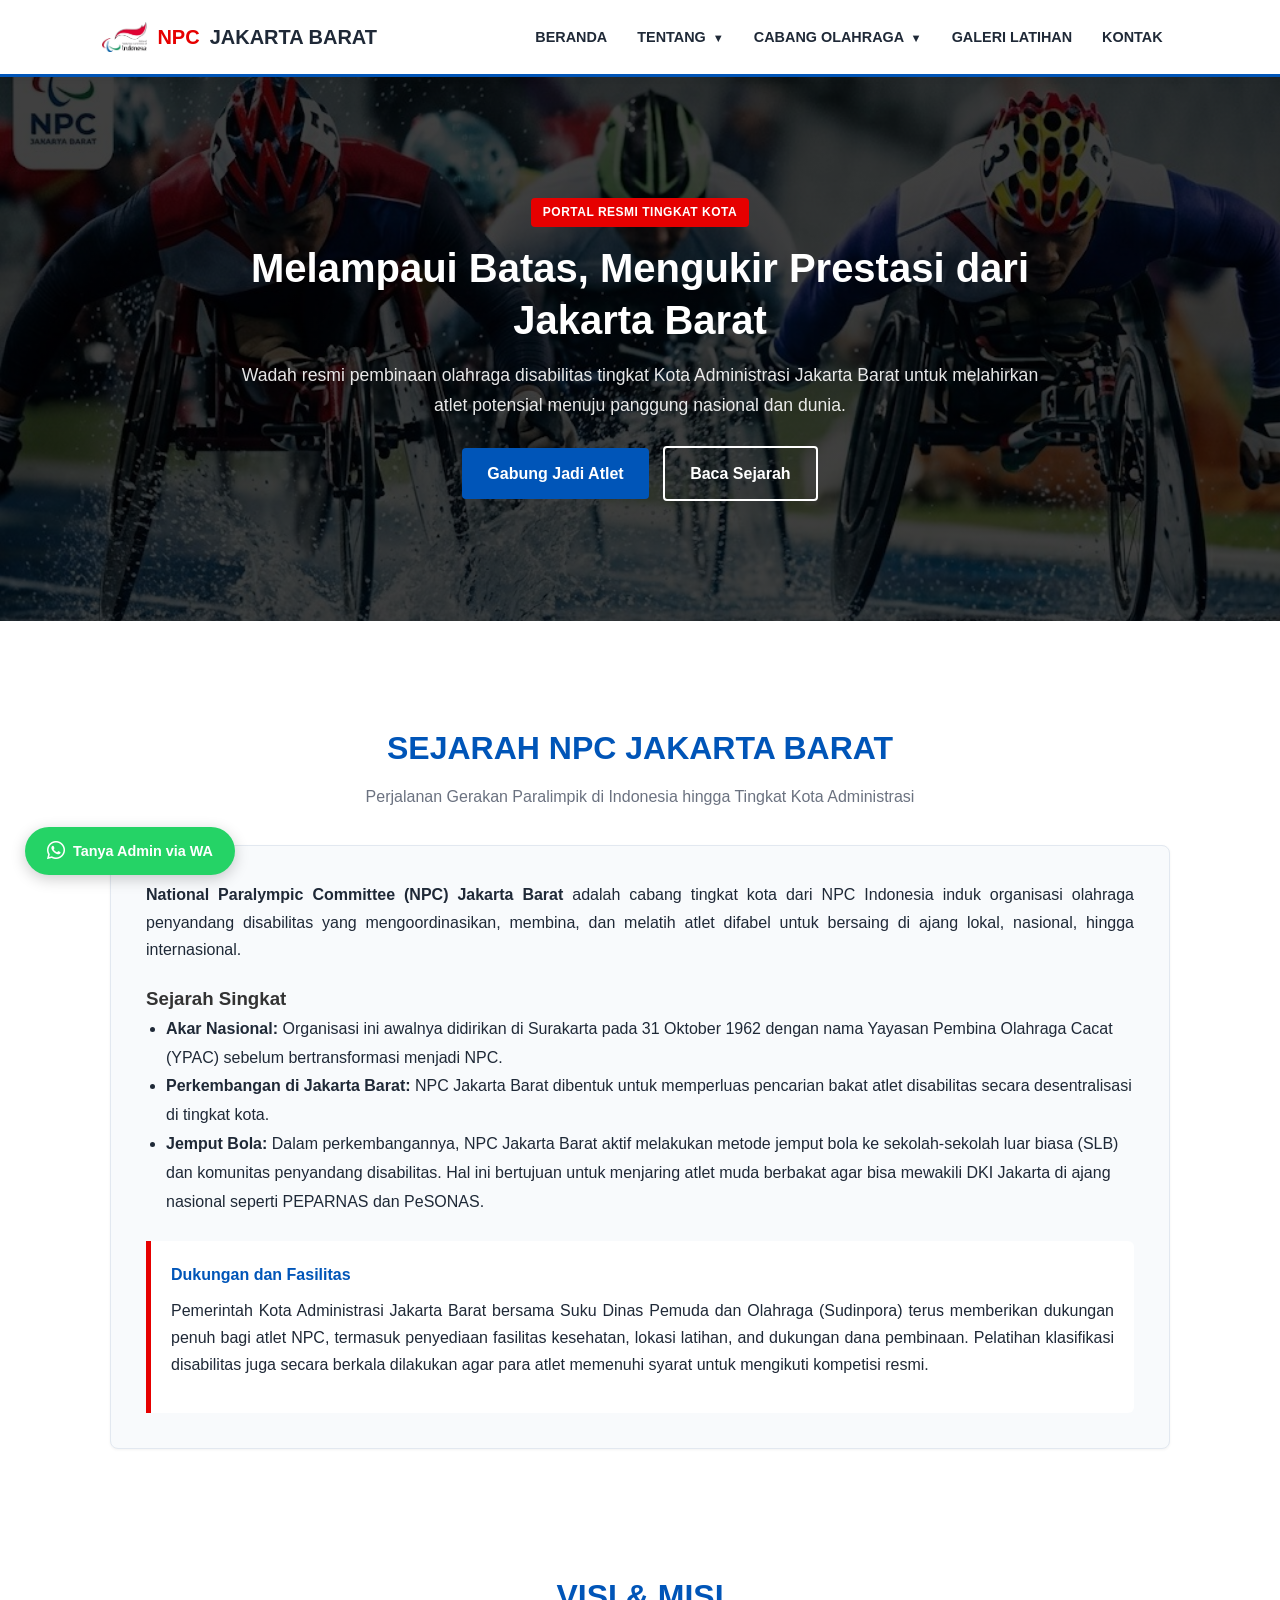
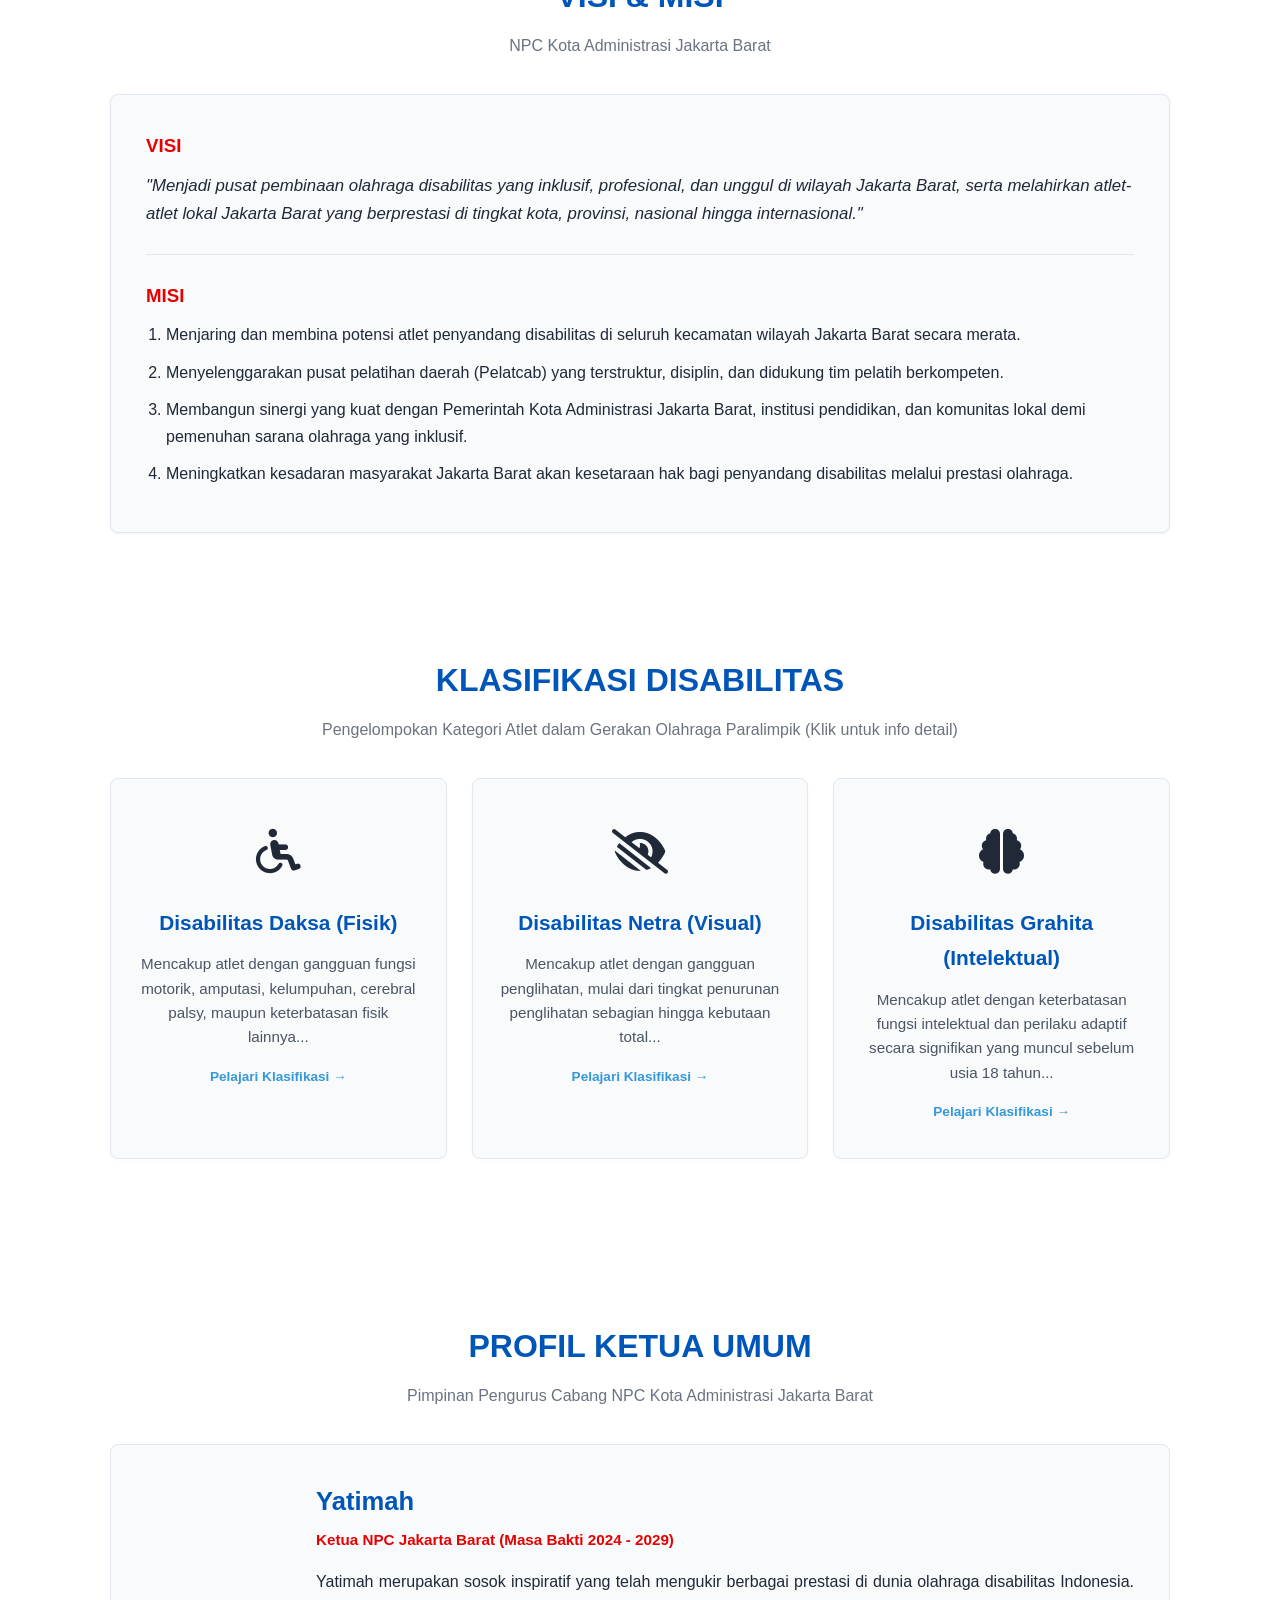
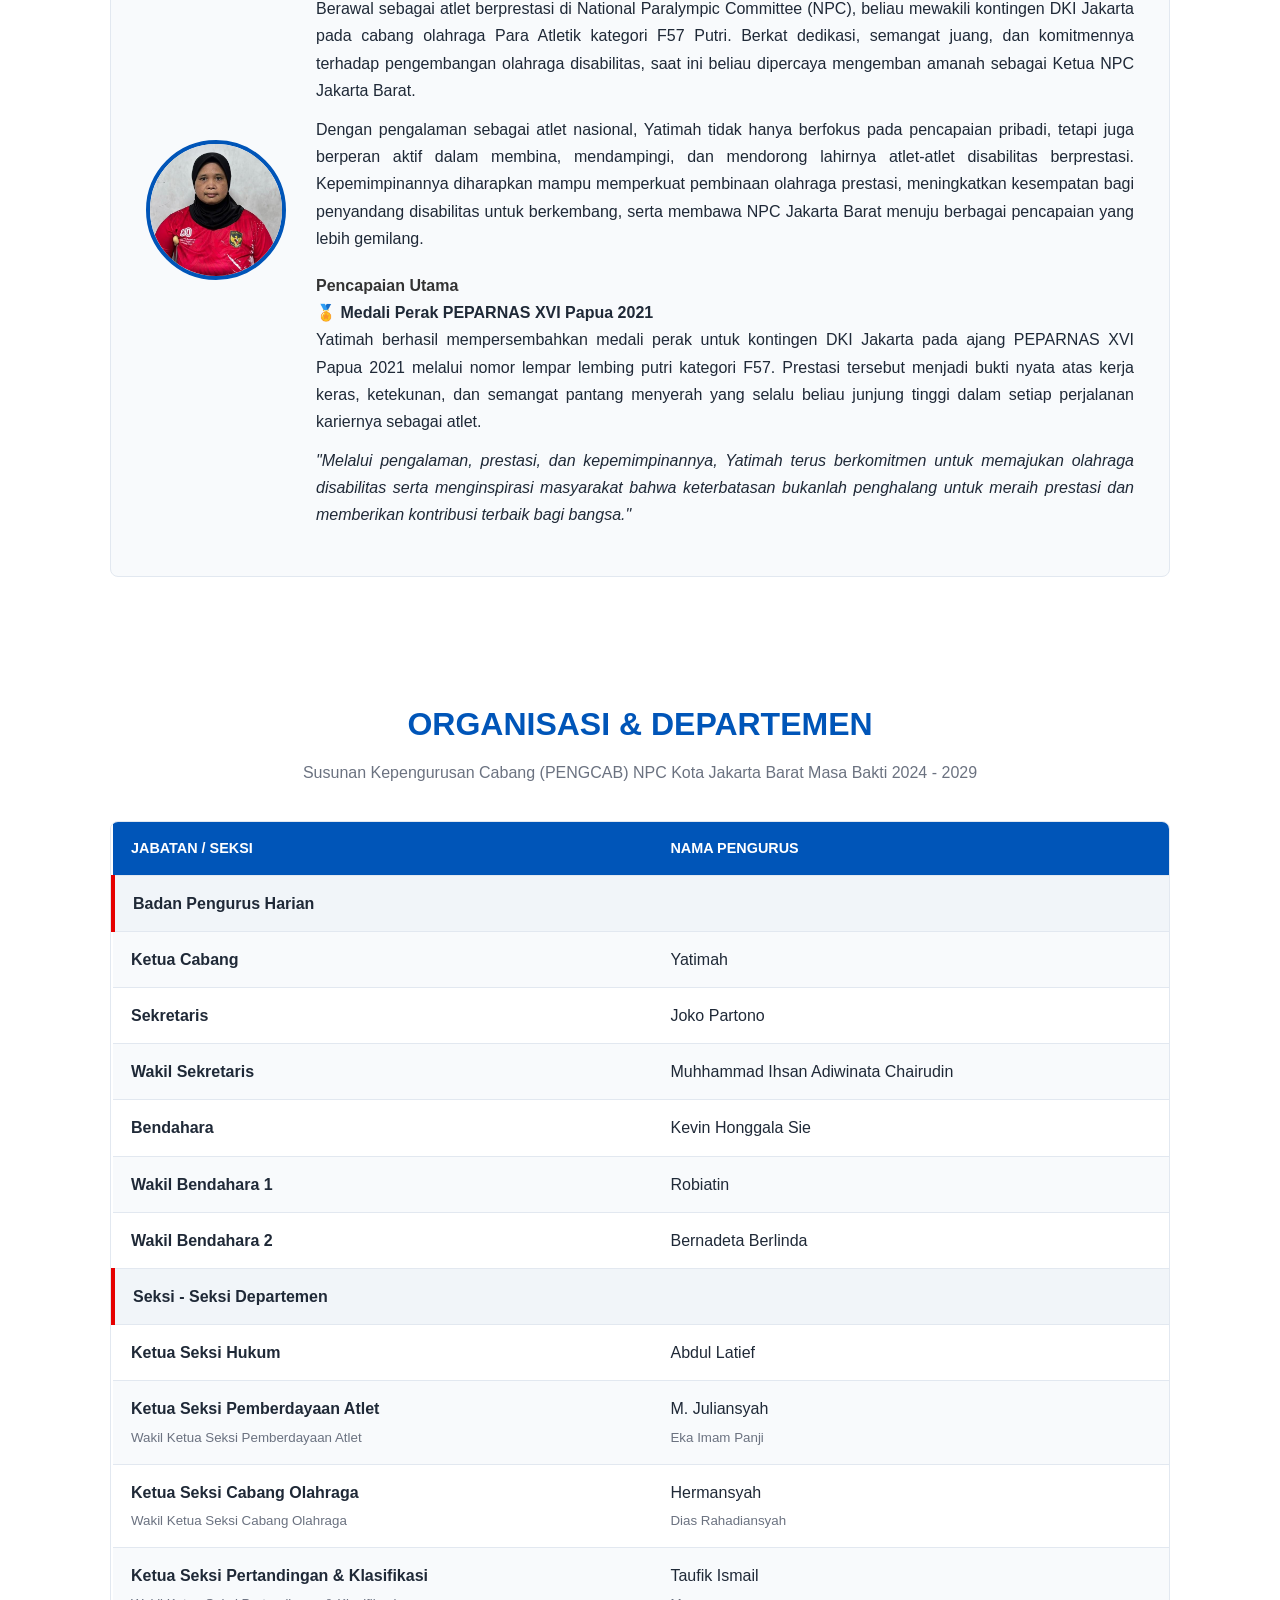
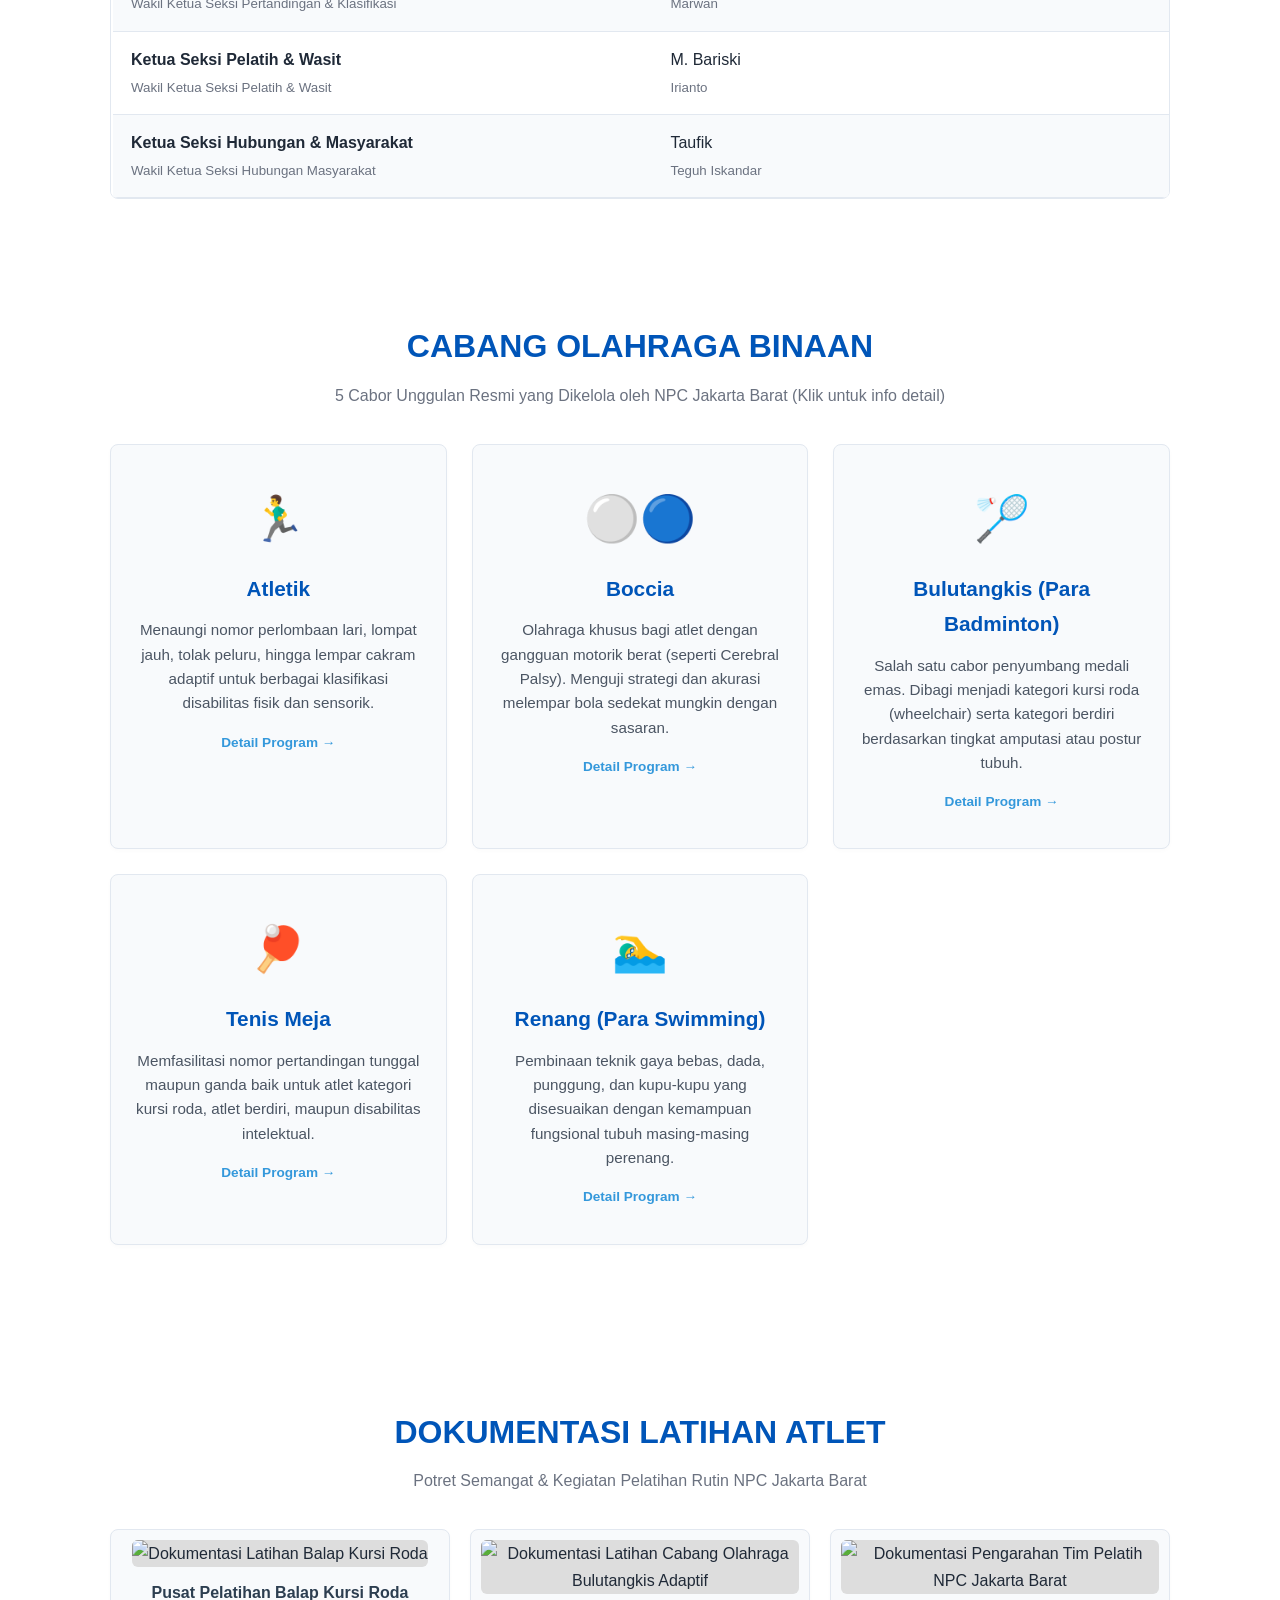
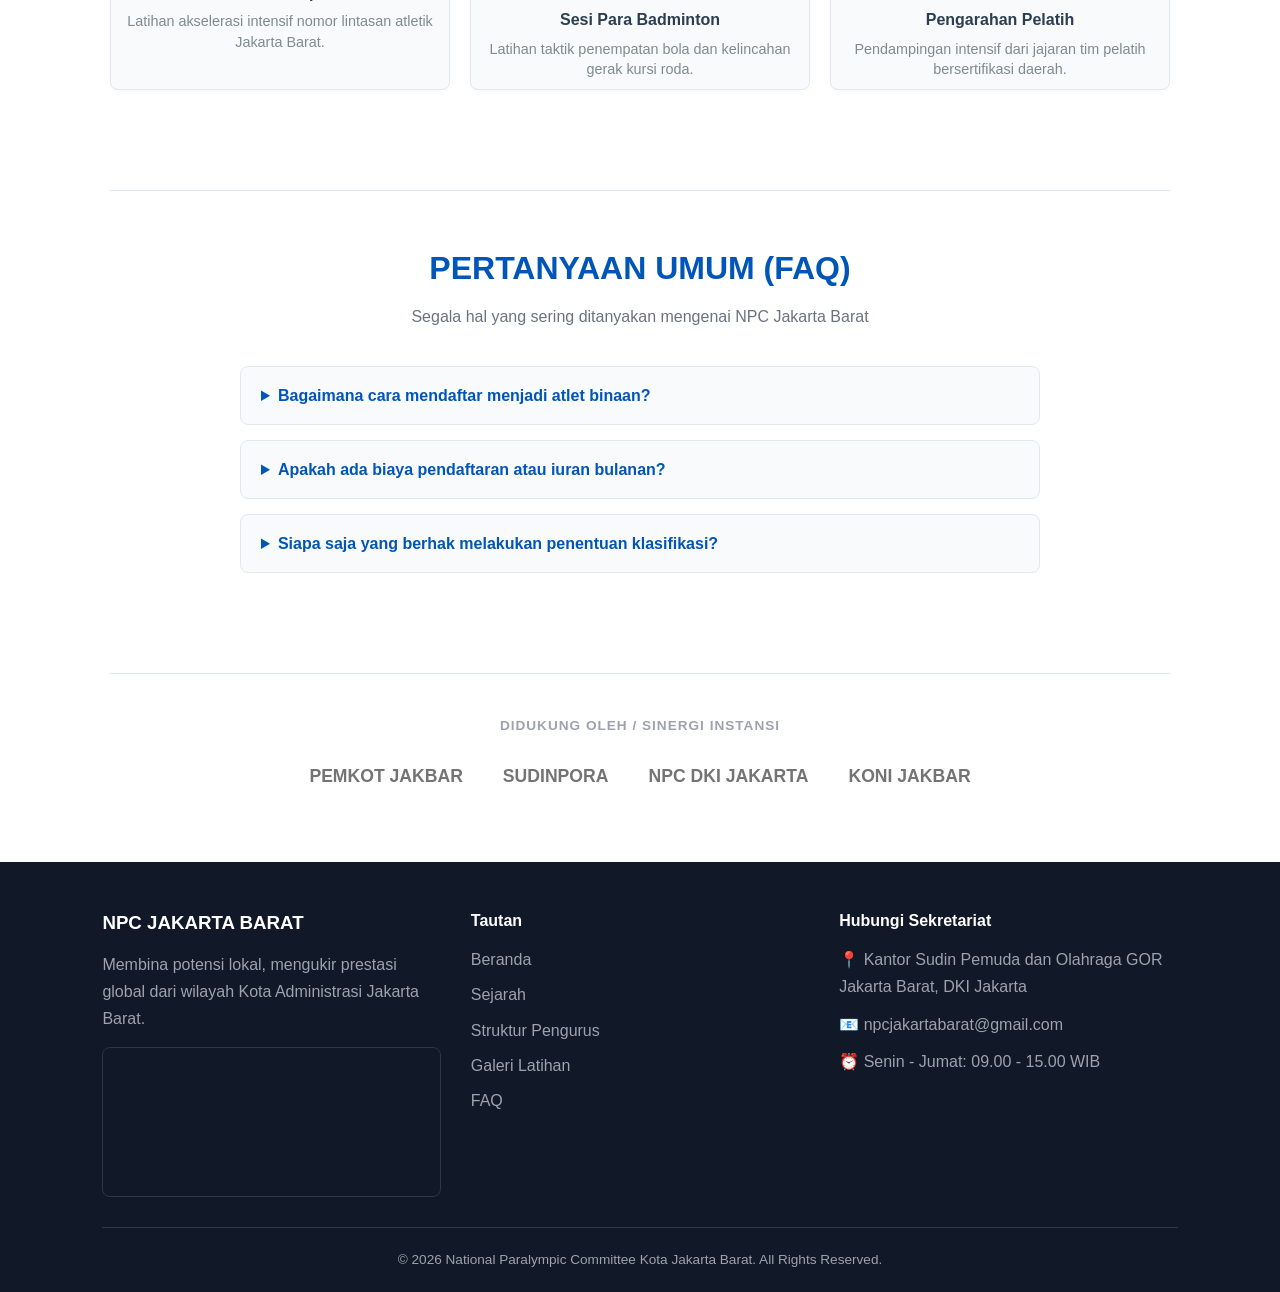
==== commit 2ec02074: "Fix: Merapikan CSS dan menghapus komponen KONI di web" ====
--- a/index.html
+++ b/index.html
@@ -8,6 +8,7 @@
     <link rel="stylesheet" href="https://cdnjs.cloudflare.com/ajax/libs/font-awesome/6.4.0/css/all.min.css">
 </head>
 <body>
+
     <header>
         <a href="index.html" class="logo" aria-label="Halaman Utama NPC Jakarta Barat">
             <img src="assets/logo.png" alt="Logo NPC Jakarta Barat" class="logo-img">
@@ -57,6 +58,7 @@
 
     <main class="wrapper">
         
+        <!-- SEJARAH -->
         <section class="main-content" id="sejarah">
             <h2 class="section-title text-center">SEJARAH NPC JAKARTA BARAT</h2>
             <p class="section-subtitle text-center">Perjalanan Gerakan Paralimpik di Indonesia hingga Tingkat Kota Administrasi</p>
@@ -73,11 +75,12 @@
 
                 <div class="history-highlight">
                     <h4>Dukungan dan Fasilitas</h4>
-                    <p>Pemerintah Kota Administrasi Jakarta Barat bersama Suku Dinas Pemuda dan Olahraga (Sudinpora) terus memberikan dukungan penuh bagi atlet NPC, termasuk penyediaan fasilitas kesehatan, lokasi latihan, dan dukungan dana pembinaan. Pelatihan klasifikasi disabilitas juga secara berkala dilakukan agar para atlet memenuhi syarat untuk mengikuti kompetisi resmi.</p>
-                </div>
-            </div>
-        </section>
-
+                    <p>Pemerintah Kota Administrasi Jakarta Barat bersama Suku Dinas Pemuda dan Olahraga (Sudinpora) terus memberikan dukungan penuh bagi atlet NPC, termasuk penyediaan fasilitas kesehatan, lokasi latihan, and dukungan dana pembinaan. Pelatihan klasifikasi disabilitas juga secara berkala dilakukan agar para atlet memenuhi syarat untuk mengikuti kompetisi resmi.</p>
+                </div>
+            </div>
+        </section>
+
+        <!-- VISI MISI -->
         <section class="main-content" id="visi-misi">
             <h2 class="section-title text-center">Visi & Misi</h2>
             <p class="section-subtitle text-center">NPC Kota Administrasi Jakarta Barat</p>
@@ -100,6 +103,7 @@
             </div>
         </section>
 
+        <!-- KLASIFIKASI -->
         <section class="main-content" id="klasifikasi">
             <h2 class="section-title text-center">KLASIFIKASI DISABILITAS</h2>
             <p class="section-subtitle text-center">Pengelompokan Kategori Atlet dalam Gerakan Olahraga Paralimpik (Klik untuk info detail)</p>
@@ -128,6 +132,7 @@
             </div>
         </section>
 
+        <!-- PROFIL KETUA -->
         <section class="main-content" id="profil-ketua">
             <h2 class="section-title text-center">Profil Ketua Umum</h2>
             <p class="section-subtitle text-center">Pimpinan Pengurus Cabang NPC Kota Administrasi Jakarta Barat</p>
@@ -151,6 +156,7 @@
             </div>
         </section>
 
+        <!-- ORGANISASI -->
         <section class="main-content" id="organisasi">
             <h2 class="section-title text-center">Organisasi & Departemen</h2>
             <p class="section-subtitle text-center">Susunan Kepengurusan Cabang (PENGCAB) NPC Kota Jakarta Barat Masa Bakti 2024 - 2029</p>
@@ -224,6 +230,7 @@
             </div>
         </section>
 
+        <!-- CABOR BINAAN -->
         <section class="main-content" id="cabor">
             <h2 class="section-title text-center">Cabang Olahraga Binaan</h2>
             <p class="section-subtitle text-center">5 Cabor Unggulan Resmi yang Dikelola oleh NPC Jakarta Barat (Klik untuk info detail)</p>
@@ -262,6 +269,7 @@
             </div>
         </section>
 
+        <!-- GALERI -->
         <section class="main-content" id="galeri">
             <h2 class="section-title text-center">DOKUMENTASI LATIHAN ATLET</h2>
             <p class="section-subtitle text-center">Potret Semangat & Kegiatan Pelatihan Rutin NPC Jakarta Barat</p>
@@ -285,6 +293,7 @@
             </div>
         </section>
 
+        <!-- FAQ -->
         <section class="main-content" id="faq" style="border-top: 1px solid var(--border-color); padding-top: 50px;">
             <h2 class="section-title text-center">Pertanyaan Umum (FAQ)</h2>
             <p class="section-subtitle text-center">Segala hal yang sering ditanyakan mengenai NPC Jakarta Barat</p>
@@ -307,6 +316,7 @@
             </div>
         </section>
 
+        <!-- SPONSOR / SINERGI -->
         <section class="main-content" style="padding: 40px 0 20px 0; border-top: 1px solid var(--border-color); margin-top: 40px;">
             <p style="text-align: center; font-weight: bold; color: #9ca3af; text-transform: uppercase; font-size: 0.85rem; letter-spacing: 1px; margin-bottom: 25px;">Didukung oleh / Sinergi Instansi</p>
             <div style="display: flex; flex-wrap: wrap; justify-content: center; align-items: center; gap: 40px; opacity: 0.6; filter: grayscale(100%);">
@@ -348,12 +358,14 @@
         </div>
     </footer>
 
+    <!-- TOMBOL WA -->
     <a href="https://wa.me/6281234567890?text=Halo%20Admin%20NPC%20Jakarta%20Barat,%20saya%20ingin%20bertanya%20mengenai..." 
        style="position: fixed; bottom: 25px; left: 25px; background-color: #25d366; color: white; padding: 12px 22px; border-radius: 50px; text-decoration: none; font-weight: bold; box-shadow: 0 4px 15px rgba(0,0,0,0.2); z-index: 9999; display: flex; align-items: center; gap: 8px; font-size: 0.9rem;" 
        target="_blank" rel="noopener">
-       <i class="fa-brands fa-whatsapp" style="font-size: 1.3rem;"></i> Tanya Admin via WA
+        <i class="fa-brands fa-whatsapp" style="font-size: 1.3rem;"></i> Tanya Admin via WA
     </a>
 
+    <!-- MODAL POPUP -->
     <div class="modal-overlay" id="modal-daksa" onclick="closeModal('modal-daksa')">
         <div class="modal-box" onclick="event.stopPropagation()">
             <button class="modal-close-btn" onclick="closeModal('modal-daksa')">&times;</button>
@@ -384,7 +396,7 @@
             <div style="text-align: center;">
                 <div style="font-size: 3rem; margin-bottom: 10px;"><i class="fa-solid fa-brain" style="color: #0055b8;"></i></div>
                 <h3 class="modal-title">Disabilitas Grahita (Intelektual)</h3>
-                <p class="modal-desc" style="text-align: justify;">Mencakup atlet dengan keterbatasan fungsi intelektual and perilaku adaptif secara signifikan yang muncul sebelum usia 18 tahun. Latihan difokuskan pada pengulangan instruksi, pembentukan rutinitas, dan pendampingan psikologis khusus.</p>
+                <p class="modal-desc" style="text-align: justify;">Mencakup atlet dengan keterbatasan fungsi intelektual dan perilaku adaptif secara signifikan yang muncul sebelum usia 18 tahun. Latihan difokuskan pada pengulangan instruksi, pembentukan rutinitas, dan pendampingan psikologis khusus.</p>
                 <button class="btn-modal-close" onclick="closeModal('modal-grahita')">Tutup Jendela</button>
             </div>
         </div>
@@ -444,12 +456,11 @@
             <div style="text-align: center;">
                 <div style="font-size: 3rem; margin-bottom: 10px;">🏊‍♂️</div>
                 <h3 class="modal-title">Renang (Para Swimming)</h3>
-                <p class="modal-desc" style="text-align: justify;">Pelatihan difokuskan pada adaptasi air, gaya bebas, dada, punggung, dan kupu-kupu tanpa menggunakan alat bantu seperti pelampung atau kaki katak. Aturan start dimodifikasi (bisa dari balok start atau dari dalam air) menyesuaikan kondisi fisik atlet.</p>
+                <p class="modal-desc" style="text-align: justify;">Pembinaan teknik gaya bebas, dada, punggung, dan kupu-kupu yang disesuaikan dengan kemampuan fungsional tubuh masing-masing perenang.</p>
                 <button class="btn-modal-close" onclick="closeModal('modal-renang')">Tutup Jendela</button>
             </div>
         </div>
     </div>
 
-    <script src="js/script.js"></script>
 </body>
-</html>
+</html>
--- a/css/style.css
+++ b/css/style.css
@@ -1,6 +1,5 @@
 /* ==========================================================================
-   GLOBAL STYLES (DIPAKAI DI SEMUA HALAMAN)
-   Ubah warna utama, latar belakang, dan ukuran font dasar di sini.
+   GLOBAL STYLES & VARIABEL (DIPAKAI DI SEMUA HALAMAN)
    ========================================================================== */
 :root {
     --bg-color: #ffffff;
@@ -50,10 +49,8 @@
 }
 
 /* ==========================================================================
-   HEADER, NAVIGASI & FOOTER (DIPAKAI DI SEMUA HALAMAN)
-   ========================================================================== */
-
-/* --- BAGIAN HEADER & LOGO --- */
+   HEADER, NAVIGASI & DROPDOWN MENU
+   ========================================================================== */
 header {
     background-color: var(--bg-color);
     padding: 15px 8%;
@@ -77,7 +74,10 @@
     gap: 10px;
 }
 
-.logo-bold { color: var(--accent-color); font-weight: 900; }
+.logo-bold { 
+    color: var(--accent-color); 
+    font-weight: 900; 
+}
 
 .logo-img {
     width: 45px; 
@@ -85,8 +85,10 @@
     object-fit: contain; 
 }
 
-/* --- BAGIAN NAVIGASI MENU --- */
-nav { display: flex; align-items: center; }
+nav { 
+    display: flex; 
+    align-items: center; 
+}
 
 nav a, .dropdown-btn {
     color: var(--text-color);
@@ -101,9 +103,19 @@
     transition: color 0.2s ease;
 }
 
-nav a:hover, .dropdown-btn:hover { color: var(--primary-color); }
-.dropdown { position: relative; display: inline-block; }
-.arrow { font-size: 0.7rem; margin-left: 3px; }
+nav a:hover, .dropdown-btn:hover { 
+    color: var(--primary-color); 
+}
+
+.dropdown { 
+    position: relative; 
+    display: inline-block; 
+}
+
+.arrow { 
+    font-size: 0.7rem; 
+    margin-left: 3px; 
+}
 
 .dropdown-content {
     display: none;
@@ -127,23 +139,17 @@
     border-bottom: 1px solid var(--border-color);
 }
 
-.dropdown-content a:last-child { border-bottom: none; }
-.dropdown:hover .dropdown-content { display: block; }
-
-/* --- BAGIAN FOOTER --- */
-footer { background-color: var(--footer-bg); color: var(--footer-text); padding: 45px 8% 20px; margin-top: 50px;}
-.footer-container { display: flex; flex-wrap: wrap; gap: 30px; justify-content: space-between; }
-.footer-brand, .footer-links, .footer-contact { flex: 1; min-width: 220px; }
-footer h3, footer h4 { color: white; margin-bottom: 12px; }
-.footer-links a { display: block; color: var(--footer-text); text-decoration: none; margin-bottom: 8px; transition: color 0.2s ease; }
-.footer-links a:hover { color: white; }
-.footer-bottom { text-align: center; padding-top: 20px; border-top: 1px solid #2d3748; margin-top: 30px; font-size: 0.85rem; }
-
-/* ==========================================================================
-   1. HALAMAN BERANDA (index.html)
-   ========================================================================== */
-
-/* --- HERO BANNER UTAMA --- */
+.dropdown-content a:last-child { 
+    border-bottom: none; 
+}
+
+.dropdown:hover .dropdown-content { 
+    display: block; 
+}
+
+/* ==========================================================================
+   HERO BANNER UTAMA
+   ========================================================================== */
 .hero {
     padding: 120px 20px;
     background: linear-gradient(rgba(0,0,0,0.75), rgba(0,0,0,0.75)), 
@@ -153,9 +159,22 @@
     margin-bottom: 40px;
 }
 
-.hero-content { max-width: 800px; margin: 0 auto; }
-.hero h1 { font-size: 2.5rem; margin-bottom: 15px; line-height: 1.3; }
-.hero p { font-size: 1.1rem; margin-bottom: 25px; opacity: 0.9; }
+.hero-content { 
+    max-width: 800px; 
+    margin: 0 auto; 
+}
+
+.hero h1 { 
+    font-size: 2.5rem; 
+    margin-bottom: 15px; 
+    line-height: 1.3; 
+}
+
+.hero p { 
+    font-size: 1.1rem; 
+    margin-bottom: 25px; 
+    opacity: 0.9; 
+}
 
 .hero-badge {
     background-color: var(--accent-color);
@@ -180,7 +199,9 @@
     margin-right: 10px;
     transition: background 0.2s ease;
 }
-.hero-buttons .btn-cta:hover { background-color: #004494; }
+.hero-buttons .btn-cta:hover { 
+    background-color: #004494; 
+}
 
 .hero-buttons .btn-secondary {
     display: inline-block;
@@ -192,19 +213,36 @@
     border-radius: 4px;
     transition: all 0.2s ease;
 }
-.hero-buttons .btn-secondary:hover { background-color: white; color: #111827; }
-
-
-/* ==========================================================================
-   2. HALAMAN TENTANG & ORGANISASI (tentang.html)
-   ========================================================================== */
-
-.main-content { padding: 60px 0; scroll-margin-top: 80px; }
-.text-center { text-align: center; }
-.section-title { font-size: 2rem; color: var(--primary-color); margin-bottom: 8px; text-transform: uppercase; }
-.section-subtitle { color: #6b7280; margin-bottom: 35px; font-size: 1rem; }
-
-/* --- KOTAK SEJARAH & VISI MISI --- */
+.hero-buttons .btn-secondary:hover { 
+    background-color: white; 
+    color: #111827; 
+}
+
+/* ==========================================================================
+   SEJARAH, VISI MISI, & PROFIL KETUA
+   ========================================================================== */
+.main-content { 
+    padding: 60px 0; 
+    scroll-margin-top: 80px; 
+}
+
+.text-center { 
+    text-align: center; 
+}
+
+.section-title { 
+    font-size: 2rem; 
+    color: var(--primary-color); 
+    margin-bottom: 8px; 
+    text-transform: uppercase; 
+}
+
+.section-subtitle { 
+    color: #6b7280; 
+    margin-bottom: 35px; 
+    font-size: 1rem; 
+}
+
 .history-box, .vision-mission-box {
     background-color: var(--card-bg);
     border: 1px solid var(--border-color);
@@ -212,7 +250,11 @@
     border-radius: 8px;
     box-shadow: 0 1px 3px rgba(0,0,0,0.05);
 }
-.history-box p { margin-bottom: 15px; text-align: justify; }
+
+.history-box p { 
+    margin-bottom: 15px; 
+    text-align: justify; 
+}
 
 .history-highlight {
     background-color: var(--bg-color);
@@ -221,15 +263,36 @@
     margin-top: 25px;
     border-radius: 0 6px 6px 0;
 }
-.history-highlight h4 { color: var(--primary-color); margin-bottom: 8px; }
-
-.vision-card h3, .mission-card h3 { color: var(--accent-color); margin-bottom: 10px; }
-.vision-card p { font-style: italic; font-size: 1.05rem; }
-.divider { margin: 25px 0; border: 0; border-top: 1px solid var(--border-color); }
-.mission-card ol { padding-left: 20px; }
-.mission-card li { margin-bottom: 10px; }
-
-/* --- PROFIL KETUA CABANG --- */
+.history-highlight h4 { 
+    color: var(--primary-color); 
+    margin-bottom: 8px; 
+}
+
+.vision-card h3, .mission-card h3 { 
+    color: var(--accent-color); 
+    margin-bottom: 10px; 
+}
+
+.vision-card p { 
+    font-style: italic; 
+    font-size: 1.05rem; 
+}
+
+.divider { 
+    margin: 25px 0; 
+    border: 0; 
+    border-top: 1px solid var(--border-color); 
+}
+
+.mission-card ol { 
+    padding-left: 20px; 
+}
+
+.mission-card li { 
+    margin-bottom: 10px; 
+}
+
+/* Profil Ketua Pengurus */
 .ketua-box {
     display: flex;
     flex-wrap: wrap;
@@ -260,12 +323,33 @@
     object-fit: cover; 
 }
 
-.ketua-info { flex: 1; min-width: 250px; }
-.ketua-info h3 { color: var(--primary-color); font-size: 1.6rem; margin-bottom: 4px; }
-.title-sub { color: var(--accent-color); font-weight: bold; font-size: 0.95rem; margin-bottom: 15px; }
-.ketua-desc { text-align: justify; font-size: 1rem; margin-bottom: 12px; }
-
-/* --- TABEL DEPARTEMEN ORGANISASI --- */
+.ketua-info { 
+    flex: 1; 
+    min-width: 250px; 
+}
+
+.ketua-info h3 { 
+    color: var(--primary-color); 
+    font-size: 1.6rem; 
+    margin-bottom: 4px; 
+}
+
+.title-sub { 
+    color: var(--accent-color); 
+    font-weight: bold; 
+    font-size: 0.95rem; 
+    margin-bottom: 15px; 
+}
+
+.ketua-desc { 
+    text-align: justify; 
+    font-size: 1rem; 
+    margin-bottom: 12px; 
+}
+
+/* ==========================================================================
+   TABEL DEPARTEMEN ORGANISASI
+   ========================================================================== */
 .table-container {
     width: 100%;
     overflow-x: auto;
@@ -298,9 +382,17 @@
     color: #000000;
 }
 
-.pengurus-table tr:nth-child(even) { background-color: var(--card-bg); }
-.table-group-title { background-color: #f1f5f9 !important; }
-body.high-contrast .table-group-title { background-color: #222222 !important;}
+.pengurus-table tr:nth-child(even) { 
+    background-color: var(--card-bg); 
+}
+
+.table-group-title { 
+    background-color: #f1f5f9 !important; 
+}
+
+body.high-contrast .table-group-title { 
+    background-color: #222222 !important;
+}
 
 .table-group-title td {
     font-weight: 800;
@@ -308,14 +400,18 @@
     font-size: 1rem;
     border-left: 4px solid var(--accent-color);
 }
-.pengurus-table td small { color: #6b7280; }
-body.high-contrast .pengurus-table td small { color: #ffffff; }
-
-
-/* ==========================================================================
-   3. HALAMAN CABANG OLAHRAGA & KLASIFIKASI DISABILITAS
-   ========================================================================== */
-
+
+.pengurus-table td small { 
+    color: #6b7280; 
+}
+
+body.high-contrast .pengurus-table td small { 
+    color: #ffffff; 
+}
+
+/* ==========================================================================
+   GRID CARDS CABANG OLAHRAGA & KLASIFIKASI
+   ========================================================================== */
 .cabor-grid {
     display: grid;
     grid-template-columns: repeat(auto-fit, minmax(280px, 1fr));
@@ -332,12 +428,28 @@
     box-shadow: 0 2px 4px rgba(0,0,0,0.02);
 }
 
-.cabor-icon { font-size: 2.8rem; margin-bottom: 15px; display: inline-block; }
-.cabor-card h3 { color: var(--primary-color); font-size: 1.3rem; margin-bottom: 12px; }
-.cabor-card p { font-size: 0.95rem; color: #4b5563; line-height: 1.6; }
-body.high-contrast .cabor-card p { color: #ffff00; }
-
-/* Efek Hover Dinamis Kartu Cabor */
+.cabor-icon { 
+    font-size: 2.8rem; 
+    margin-bottom: 15px; 
+    display: inline-block; 
+}
+
+.cabor-card h3 { 
+    color: var(--primary-color); 
+    font-size: 1.3rem; 
+    margin-bottom: 12px; 
+}
+
+.cabor-card p { 
+    font-size: 0.95rem; 
+    color: #4b5563; 
+    line-height: 1.6; 
+}
+
+body.high-contrast .cabor-card p { 
+    color: #ffff00; 
+}
+
 .clickable-card {
     cursor: pointer;
     transition: transform 0.3s ease, box-shadow 0.3s ease;
@@ -362,9 +474,8 @@
     text-decoration: underline;
 }
 
-
-/* ==========================================================================
-   CSS POPUP MODAL (DESAIN PROFESIONAL FIX)
+/* ==========================================================================
+   CSS WINDOW MODAL POP-UP
    ========================================================================== */
 .modal-overlay {
     display: none;
@@ -427,9 +538,84 @@
     color: var(--accent-color);
 }
 
-
-/* ==========================================================================
-   MEDIA QUERIES (OTOMATIS RAPI DI HP)
+.modal-title { 
+    font-size: 1.5rem; 
+    color: var(--primary-color); 
+    margin: 15px 0; 
+    font-weight: 700; 
+}
+
+.modal-desc { 
+    font-size: 1rem; 
+    color: #4b5563; 
+    line-height: 1.7; 
+    margin-bottom: 25px; 
+}
+
+.btn-modal-close { 
+    background: var(--primary-color); 
+    color: white; 
+    padding: 12px 24px; 
+    border: none; 
+    border-radius: 8px; 
+    font-weight: bold; 
+    cursor: pointer; 
+    transition: background 0.2s; 
+}
+
+.btn-modal-close:hover { 
+    background: #003b82; 
+}
+
+/* ==========================================================================
+   FOOTER AREA SYSTEM
+   ========================================================================== */
+footer { 
+    background-color: var(--footer-bg); 
+    color: var(--footer-text); 
+    padding: 45px 8% 20px; 
+    margin-top: 50px;
+}
+
+.footer-container { 
+    display: flex; 
+    flex-wrap: wrap; 
+    gap: 30px; 
+    justify-content: space-between; 
+}
+
+.footer-brand, .footer-links, .footer-contact { 
+    flex: 1; 
+    min-width: 220px; 
+}
+
+footer h3, footer h4 { 
+    color: white; 
+    margin-bottom: 12px; 
+}
+
+.footer-links a { 
+    display: block; 
+    color: var(--footer-text); 
+    text-decoration: none; 
+    margin-bottom: 8px; 
+    transition: color 0.2s ease; 
+}
+
+.footer-links a:hover { 
+    color: white; 
+}
+
+.footer-bottom { 
+    text-align: center; 
+    padding-top: 20px; 
+    border-top: 1px solid #2d3748; 
+    margin-top: 30px; 
+    font-size: 0.85rem; 
+}
+
+/* ==========================================================================
+   MEDIA QUERIES (SISTEM LAYOUT RESPONSIVE LAYAR HP & TABLET)
    ========================================================================== */
 @media (max-width: 768px) {
     header {
@@ -449,8 +635,13 @@
         font-size: 0.8rem;
     }
 
-    .hero h1 { font-size: 1.8rem; }
-    .hero p { font-size: 1rem; }
+    .hero h1 { 
+        font-size: 1.8rem; 
+    }
+    
+    .hero p { 
+        font-size: 1rem; 
+    }
     
     .ketua-box {
         flex-direction: column;
@@ -458,7 +649,15 @@
         padding: 20px;
     }
     
-    .ketua-avatar { margin: 0 auto; }
-    .history-box, .vision-mission-box { padding: 20px; }
-    .cabor-grid { grid-template-columns: 1fr; }
+    .ketua-avatar { 
+        margin: 0 auto; 
+    }
+    
+    .history-box, .vision-mission-box { 
+        padding: 20px; 
+    }
+    
+    .cabor-grid { 
+        grid-template-columns: 1fr; 
+    }
 }
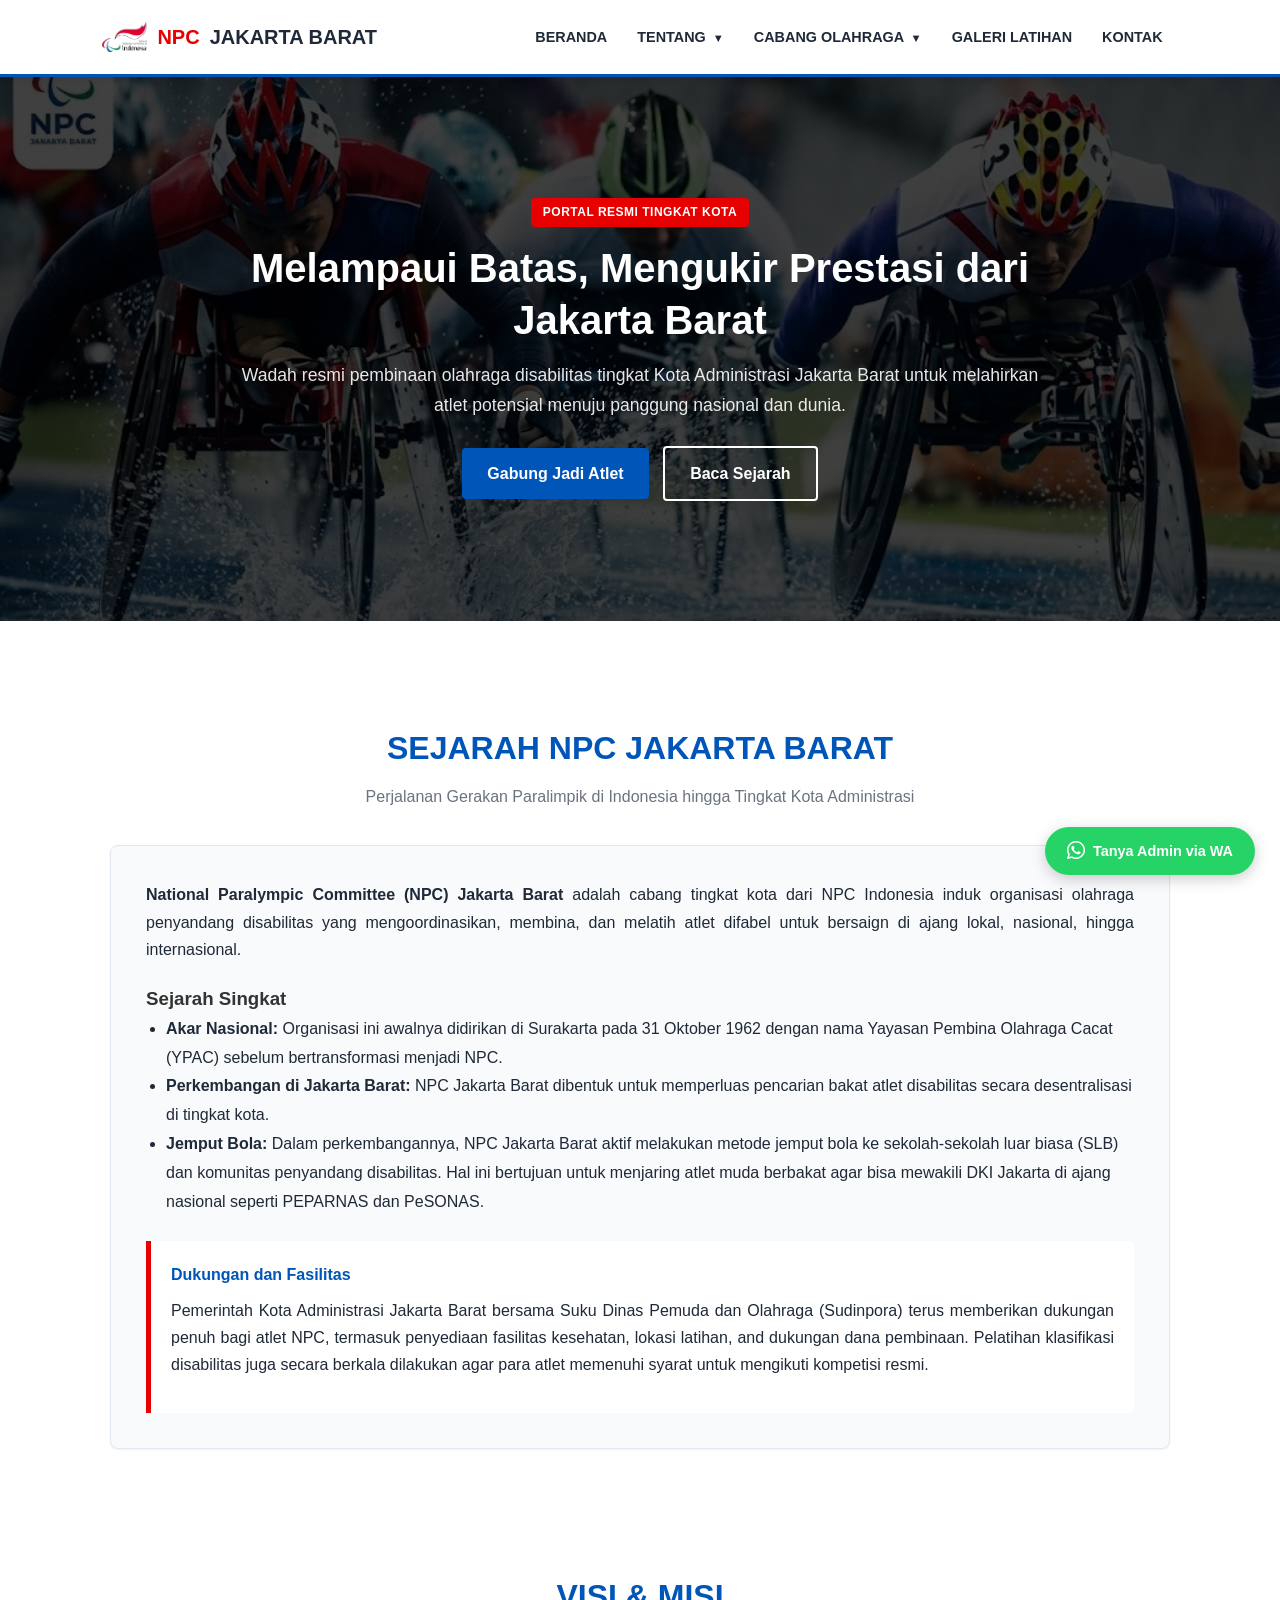
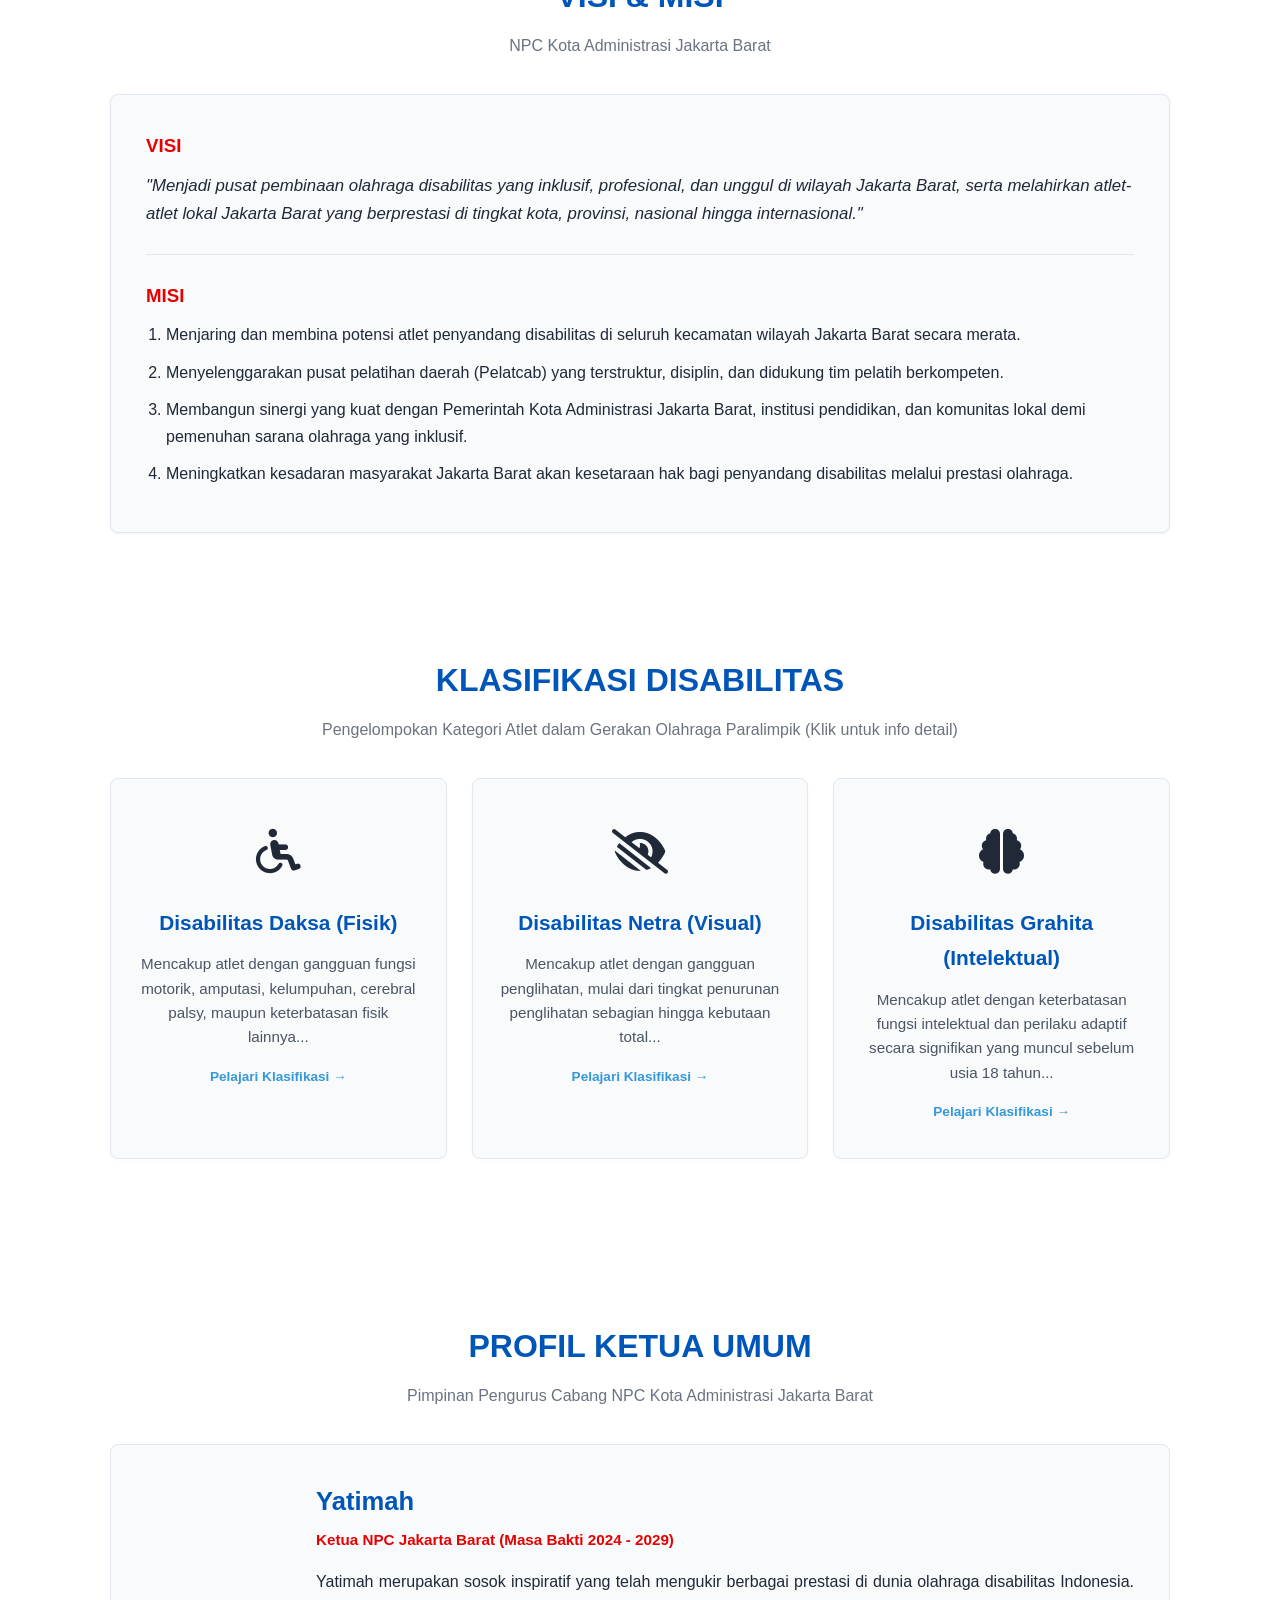
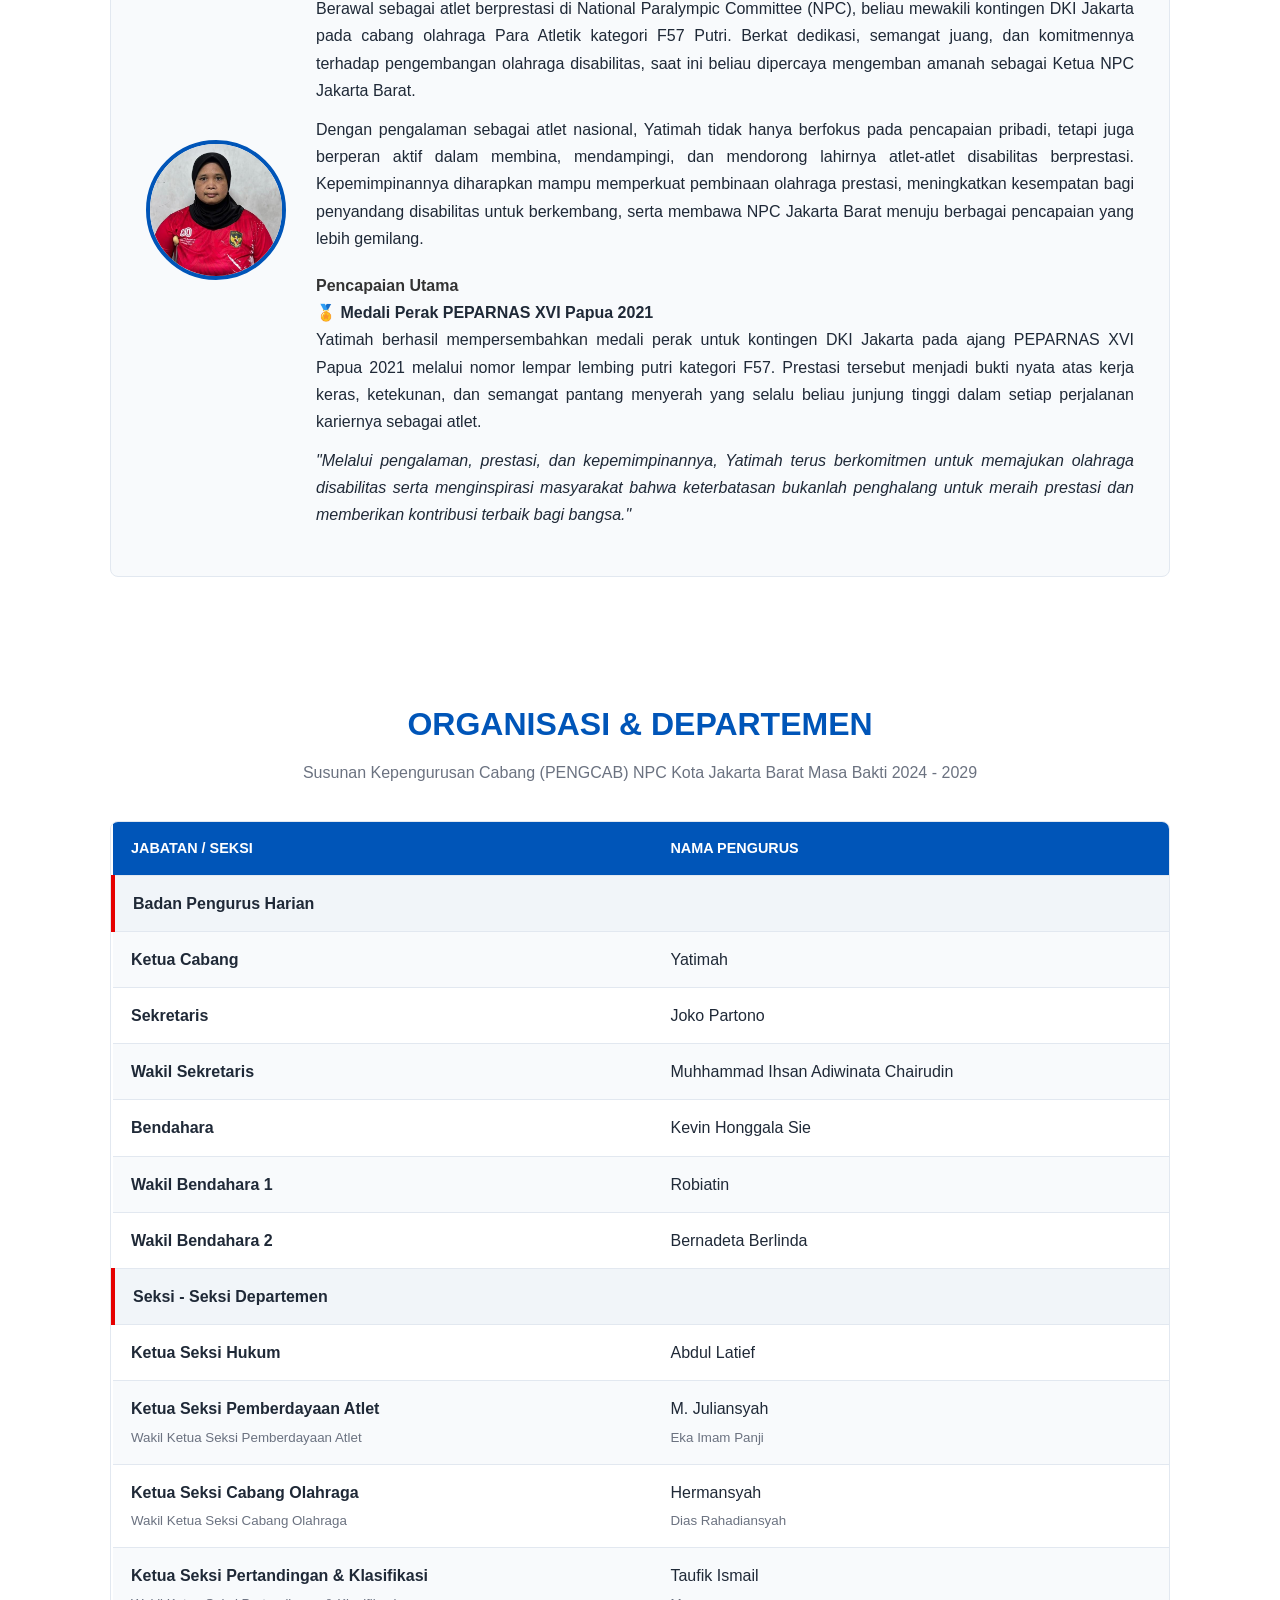
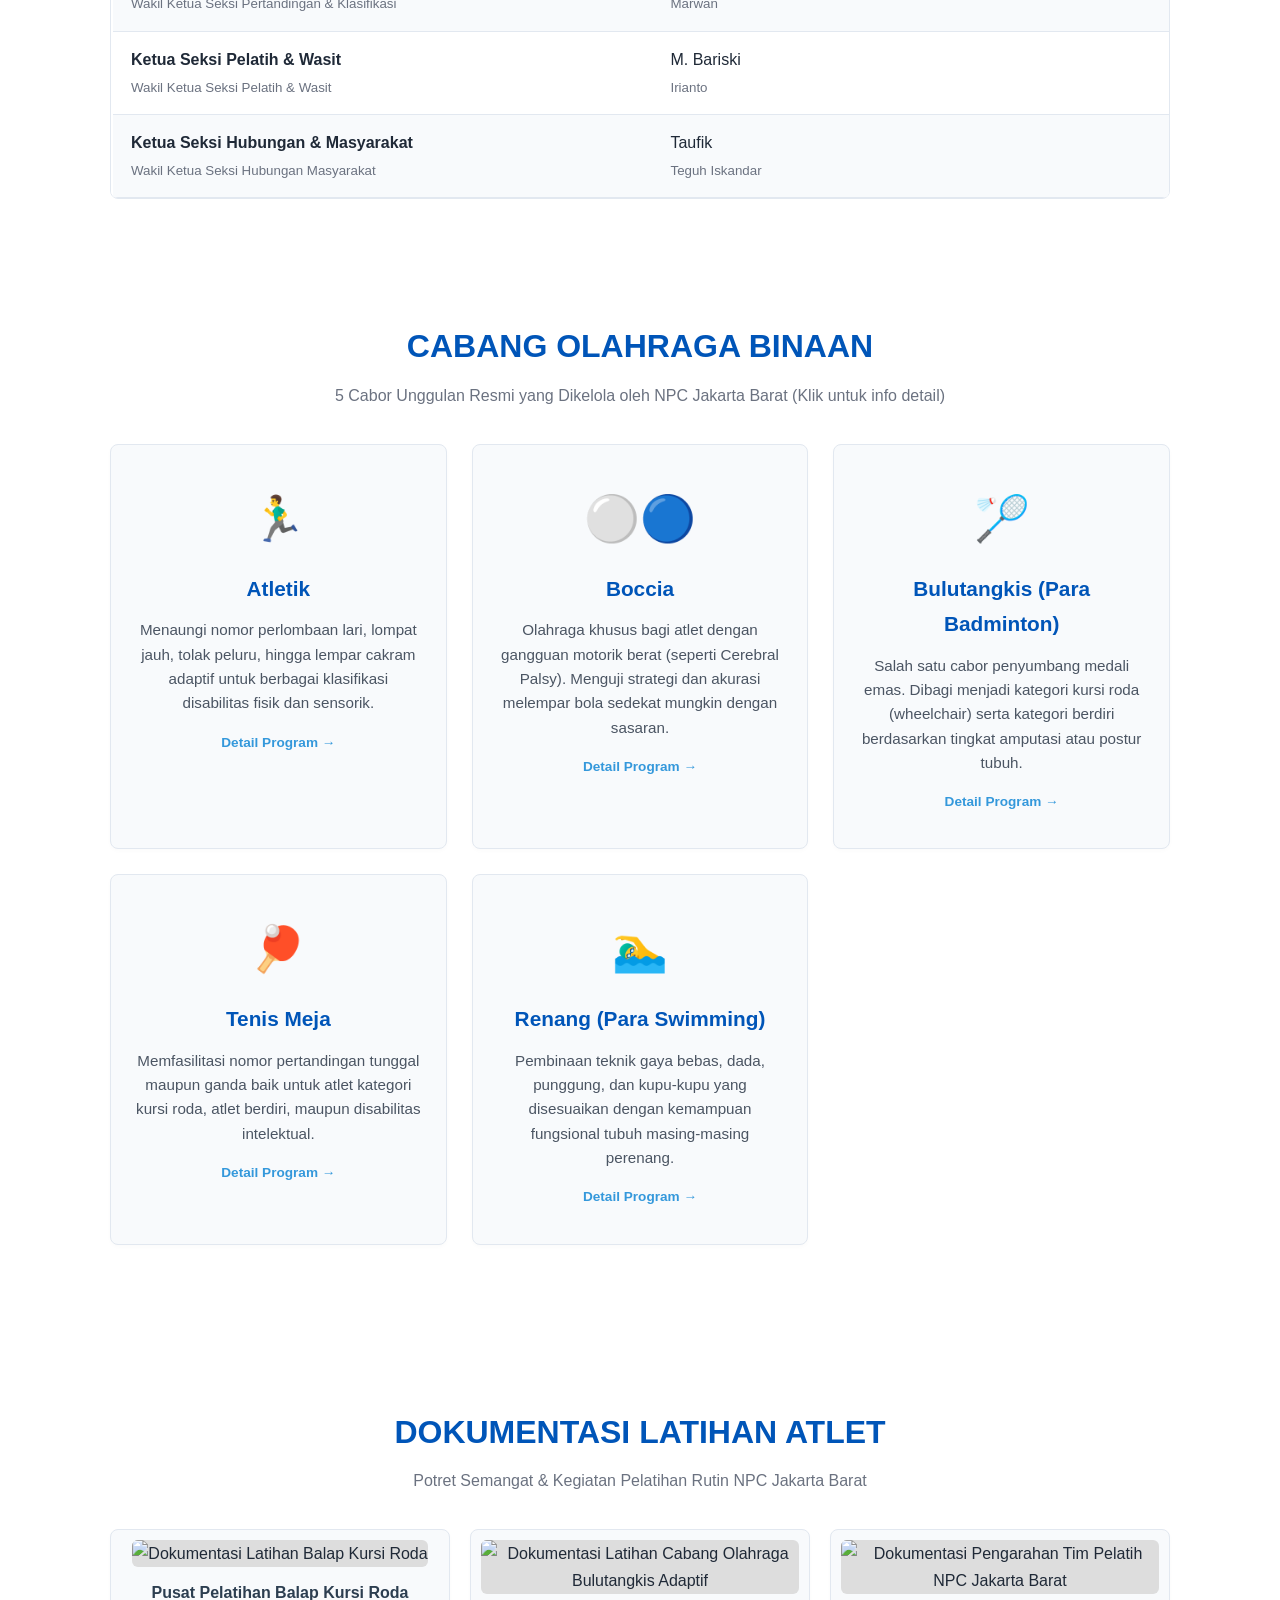
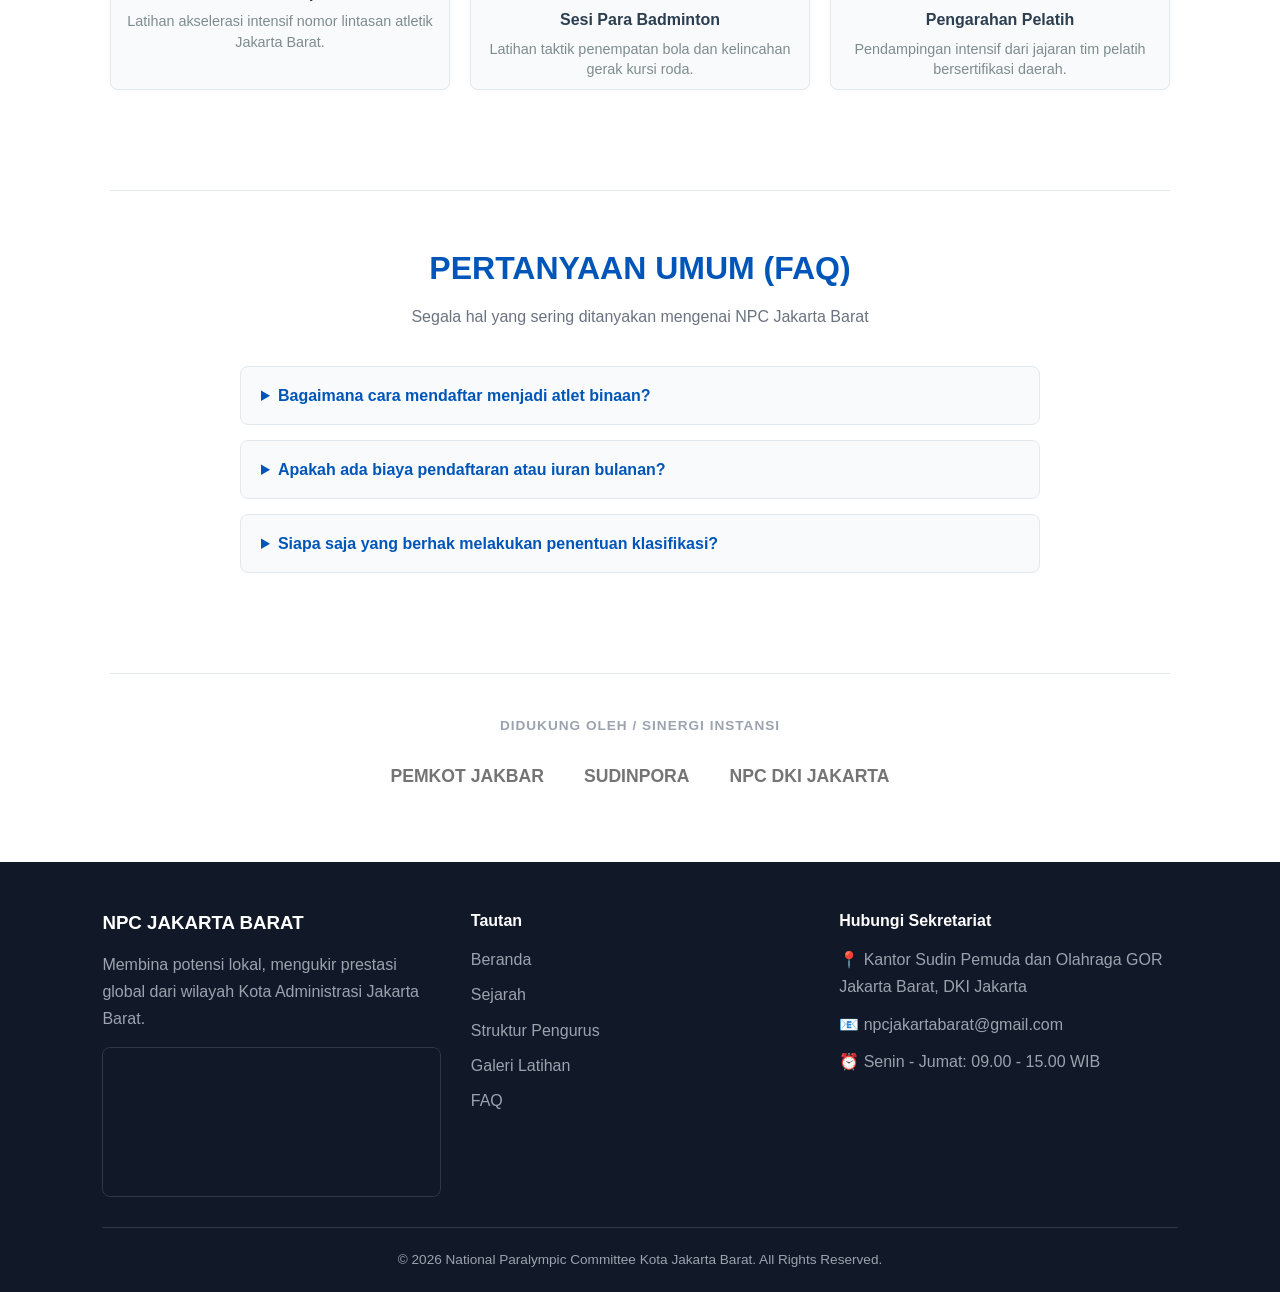
==== commit d3e69421: "UPDATE PERBAIKAN" ====
--- a/index.html
+++ b/index.html
@@ -2,7 +2,7 @@
 <html lang="id">
 <head>
     <meta charset="UTF-8">
-    <meta name="viewport" content="width=device-width, initial-scale=1.0">
+    <meta name="viewport" content="width=device-width, initial-scale=1.0"> 
     <title>Beranda - NPC Jakarta Barat</title>
     <link rel="stylesheet" href="css/style.css">
     <link rel="stylesheet" href="https://cdnjs.cloudflare.com/ajax/libs/font-awesome/6.4.0/css/all.min.css">
@@ -64,7 +64,7 @@
             <p class="section-subtitle text-center">Perjalanan Gerakan Paralimpik di Indonesia hingga Tingkat Kota Administrasi</p>
             
             <div class="history-box">
-                <p><strong>National Paralympic Committee (NPC) Jakarta Barat</strong> adalah cabang tingkat kota dari NPC Indonesia induk organisasi olahraga penyandang disabilitas yang mengoordinasikan, membina, dan melatih atlet difabel untuk bersaing di ajang lokal, nasional, hingga internasional.</p>
+                <p><strong>National Paralympic Committee (NPC) Jakarta Barat</strong> adalah cabang tingkat kota dari NPC Indonesia induk organisasi olahraga penyandang disabilitas yang mengoordinasikan, membina, dan melatih atlet difabel untuk bersaign di ajang lokal, nasional, hingga internasional.</p>
                 
                 <h3 style="margin-top: 20px; color: #333;">Sejarah Singkat</h3>
                 <ul style="line-height: 1.8; margin-bottom: 20px; padding-left: 20px;">
@@ -323,7 +323,6 @@
                 <span style="font-weight: 800; font-size: 1.1rem; color: #111827;">PEMKOT JAKBAR</span>
                 <span style="font-weight: 800; font-size: 1.1rem; color: #111827;">SUDINPORA</span>
                 <span style="font-weight: 800; font-size: 1.1rem; color: #111827;">NPC DKI JAKARTA</span>
-                <span style="font-weight: 800; font-size: 1.1rem; color: #111827;">KONI JAKBAR</span>
             </div>
         </section>
 
@@ -335,7 +334,7 @@
                 <h3>NPC JAKARTA BARAT</h3>
                 <p style="margin-bottom: 15px;">Membina potensi lokal, mengukir prestasi global dari wilayah Kota Administrasi Jakarta Barat.</p>
                 <div style="width: 100%; height: 150px; border-radius: 8px; overflow: hidden; border: 1px solid #2d3748;">
-                    <iframe src="https://www.google.com/maps/embed?pb=!1m18!1m12!1m3!1d3966.6712391062085!2d106.7797825!3d-6.1747443!2m3!1f0!2f0!3f0!3m2!1i1024!2i768!4f13.1!3m3!1m2!1s0x2e69f6580f49f5bd%3A0x29ef74e644b9b65d!2sGOR%20Jakarta%20Barat!5e0!3m2!1sid!2sid!4v1710000000000!5m2!1sid!2sid" width="100%" height="100%" style="border:0;" allowfullscreen="" loading="lazy" referrerpolicy="no-referrer-when-downgrade"></iframe>
+                    <iframe src="https://www.google.com/maps/embed?pb=!1m18!1m12!1m3!1d3966.5212624471954!2d106.8710899!3d-6.1947412!2m3!1f0!2f0!3f0!3m2!1i1024!2i768!4f13.1!3m3!1m2!1s0x2e69f4955743b17d%3A0x6b77242c75a9ff75!2sNPC%20DKI%20JAKARTA!5e0!3m2!1sid!2sid!4v1710000000000!5m2!1sid!2sid" width="100%" height="100%" style="border:0;" allowfullscreen="" loading="lazy" referrerpolicy="no-referrer-when-downgrade"></iframe>
                 </div>
             </div>
             <div class="footer-links">
@@ -358,10 +357,10 @@
         </div>
     </footer>
 
-    <!-- TOMBOL WA -->
-    <a href="https://wa.me/6281234567890?text=Halo%20Admin%20NPC%20Jakarta%20Barat,%20saya%20ingin%20bertanya%20mengenai..." 
-       style="position: fixed; bottom: 25px; left: 25px; background-color: #25d366; color: white; padding: 12px 22px; border-radius: 50px; text-decoration: none; font-weight: bold; box-shadow: 0 4px 15px rgba(0,0,0,0.2); z-index: 9999; display: flex; align-items: center; gap: 8px; font-size: 0.9rem;" 
-       target="_blank" rel="noopener">
+    <!-- TOMBOL WA FLOATING -->
+    <a href="https://wa.me/6285893178943?text=Halo%20Admin%20NPC%20Jakarta%20Barat,%20saya%20ingin%20bertanya%20mengenai..." 
+       style="position: fixed; bottom: 25px; right: 25px; background-color: #25d366; color: white; padding: 12px 22px; border-radius: 50px; text-decoration: none; font-weight: bold; box-shadow: 0 4px 15px rgba(0,0,0,0.2); z-index: 9999; display: flex; align-items: center; gap: 8px; font-size: 0.9rem;" 
+       class="btn-wa-mobile" target="_blank" rel="noopener">
         <i class="fa-brands fa-whatsapp" style="font-size: 1.3rem;"></i> Tanya Admin via WA
     </a>
 
@@ -396,7 +395,7 @@
             <div style="text-align: center;">
                 <div style="font-size: 3rem; margin-bottom: 10px;"><i class="fa-solid fa-brain" style="color: #0055b8;"></i></div>
                 <h3 class="modal-title">Disabilitas Grahita (Intelektual)</h3>
-                <p class="modal-desc" style="text-align: justify;">Mencakup atlet dengan keterbatasan fungsi intelektual dan perilaku adaptif secara signifikan yang muncul sebelum usia 18 tahun. Latihan difokuskan pada pengulangan instruksi, pembentukan rutinitas, dan pendampingan psikologis khusus.</p>
+                <p class="modal-desc" style="text-align: justify;">Mencakup atlet dengan keterbatasan fungsi intelektual dan perilaku adaptif secara signifikan yang muncul sebelum usia 18 tahun. Latihan difokuskan pada pengulangan instruksi, pembentukan rutinitas, and pendampingan psikologis khusus.</p>
                 <button class="btn-modal-close" onclick="closeModal('modal-grahita')">Tutup Jendela</button>
             </div>
         </div>
@@ -455,12 +454,24 @@
             <button class="modal-close-btn" onclick="closeModal('modal-renang')">&times;</button>
             <div style="text-align: center;">
                 <div style="font-size: 3rem; margin-bottom: 10px;">🏊‍♂️</div>
-                <h3 class="modal-title">Renang (Para Swimming)</h3>
-                <p class="modal-desc" style="text-align: justify;">Pembinaan teknik gaya bebas, dada, punggung, dan kupu-kupu yang disesuaikan dengan kemampuan fungsional tubuh masing-masing perenang.</p>
+                <h3 class="modal-title">Cabang Olahraga Renang</h3>
+                <p class="modal-desc" style="text-align: justify;">Pembinaan teknik gaya bebas, dada, punggung, dan kupu-kupu yang disesuaikan dengan kemampuan fungsional tubuh masing-masing perenang demi kenyamanan dan keamanan atlet saat berkompetisi.</p>
                 <button class="btn-modal-close" onclick="closeModal('modal-renang')">Tutup Jendela</button>
             </div>
         </div>
     </div>
+
+    <!-- JAVASCRIPT UNTUK MODAL -->
+    <script>
+        function openModal(modalId) {
+            document.getElementById(modalId).classList.add('active');
+            document.body.style.overflow = 'hidden';
+        }
+        function closeModal(modalId) {
+            document.getElementById(modalId).classList.remove('active');
+            document.body.style.overflow = 'auto';
+        }
+    </script>
 
 </body>
 </html>
--- a/css/style.css
+++ b/css/style.css
@@ -617,22 +617,29 @@
 /* ==========================================================================
    MEDIA QUERIES (SISTEM LAYOUT RESPONSIVE LAYAR HP & TABLET)
    ========================================================================== */
+/* ==========================================================================
+   MEDIA QUERIES (SISTEM LAYOUT RESPONSIVE LAYAR HP & TABLET)
+   ========================================================================== */
 @media (max-width: 768px) {
     header {
         flex-direction: column;
-        gap: 15px;
+        gap: 10px;
         padding: 15px 20px;
     }
     
     nav {
-        flex-wrap: wrap;
+        flex-wrap: wrap;       /* Membuat menu otomatis turun ke baris baru jika tidak muat */
         justify-content: center;
-        gap: 5px;
+        gap: 4px;             /* Mengurangi jarak antar menu agar lebih rapat */
     }
     
     nav a, .dropdown-btn {
-        padding: 6px 10px;
-        font-size: 0.8rem;
+        padding: 5px 8px;     /* Memperkecil area klik menu di HP */
+        font-size: 0.75rem;   /* Memperkecil ukuran teks menu agar muat satu baris */
+    }
+
+    .hero {
+        padding: 80px 20px;   /* Mengurangi tinggi banner utama di layar HP */
     }
 
     .hero h1 { 
@@ -660,4 +667,197 @@
     .cabor-grid { 
         grid-template-columns: 1fr; 
     }
+}
+
+/* ==========================================================================
+   FLOATING WHATSAPP BUTTON (DESAIN PROFESIONAL)
+   ========================================================================== */
+.wa-float-btn {
+    position: fixed;
+    bottom: 20px;            /* Jarak stabil dari bawah layar */
+    right: 20px;             /* Menempatkan tombol di pojok kanan bawah */
+    background-color: #25d366; /* Warna hijau resmi WhatsApp */
+    color: white !important;
+    padding: 12px 20px;
+    border-radius: 30px;     /* Membuat sudut membulat sempurna kapsul */
+    box-shadow: 0 4px 10px rgba(0, 0, 0, 0.2); /* Efek bayangan halus */
+    display: flex;
+    align-items: center;
+    gap: 8px;                /* Jarak antara logo WA dan teks */
+    text-decoration: none;
+    font-weight: bold;
+    font-size: 0.9rem;
+    z-index: 9999;           /* Memastikan tombol selalu berada di lapisan paling atas */
+    transition: transform 0.3s ease, background-color 0.3s ease;
+}
+
+.wa-float-btn:hover {
+    background-color: #128c7e; /* Warna hijau gelap saat disentuh/hover */
+    transform: scale(1.05);    /* Efek sedikit membesar saat ditekan/diarahkan */
+}
+
+/* ==========================================================================
+   MEDIA QUERIES (SISTEM LAYOUT RESPONSIVE LAYAR HP & TABLET)
+   ========================================================================== */
+@media (max-width: 768px) {
+    /* 1. Mengatur Header agar menjadi susunan vertikal yang rapi */
+    header {
+        flex-direction: column;
+        gap: 15px;
+        padding: 15px 10px;
+        text-align: center;
+    }
+    
+    .logo {
+        justify-content: center;
+        width: 100%;
+    }
+    
+    /* 2. Mengatur Navigasi Menu agar berbaris rapi ke bawah (tidak menumpuk kesamping) */
+    nav {
+        flex-direction: column; 
+        width: 100%;
+        gap: 0;
+        border-top: 1px solid var(--border-color);
+        padding-top: 10px;
+    }
+    
+    nav a, .dropdown-btn {
+        display: block;
+        width: 100%;
+        padding: 12px 10px;    /* Jarak sentuh yang pas untuk jempol di HP */
+        font-size: 0.85rem;
+        text-align: center;
+        border-bottom: 1px solid var(--border-color); /* Pembatas antar menu */
+    }
+
+    nav a:last-child {
+        border-bottom: none;
+    }
+
+    /* 3. Menyesuaikan Dropdown Menu di HP */
+    .dropdown {
+        width: 100%;
+    }
+
+    .dropdown-content {
+        position: relative;    /* Mendorong konten di bawahnya secara natural saat dibuka */
+        top: 0;
+        box-shadow: none;
+        width: 100%;
+        background-color: var(--card-bg);
+        border: none;
+    }
+    
+    /* 4. Menyesuaikan Skala Hero Banner agar Teks tidak Kebesaran */
+    .hero {
+        padding: 60px 15px;    /* Mengurangi tinggi banner agar muat satu layar HP */
+        margin-bottom: 25px;
+    }
+
+    .hero h1 { 
+        font-size: 1.6rem;    /* Ukuran judul proporsional untuk HP */
+        line-height: 1.3;
+    }
+    
+    .hero p { 
+        font-size: 0.95rem; 
+        line-height: 1.6;
+        margin-bottom: 20px;
+    }
+
+    /* 5. Mengatur Tombol Utama agar Melebar Penuh di HP */
+    .hero-buttons {
+        display: flex;
+        flex-direction: column;
+        gap: 12px;
+        padding: 0 10px;
+    }
+
+    .hero-buttons .btn-cta, 
+    .hero-buttons .btn-secondary {
+        margin-right: 0;
+        width: 100%;          /* Tombol memenuhi lebar layar agar terlihat kokoh */
+        text-align: center;
+    }
+    
+    /* 6. Komponen Halaman Lainnya */
+    .ketua-box {
+        flex-direction: column;
+        text-align: center;
+        padding: 20px;
+    }
+    
+    .ketua-avatar { 
+        margin: 0 auto; 
+    }
+    
+    .history-box, .vision-mission-box { 
+        padding: 20px; 
+    }
+    
+    .cabor-grid { 
+        grid-template-columns: 1fr; 
+    }
+}
+
+/* =======================================================
+   OPTIMASI LAYOUT LAYAR HP (Maksimal Lebar Layar 768px)
+   ======================================================= */
+@media screen and (max-width: 768px) {
+    
+    /* 1. Pengaturan Jarak Global */
+    body {
+        font-size: 14px; /* Mengecilkan teks dasar agar pas di layar kecil */
+    }
+    .main-content, section {
+        padding: 30px 15px !important; /* Memberi jarak aman di kanan-kiri layar */
+    }
+
+    /* 2. Judul Utama (Klasifikasi, Cabor, dll) */
+    h2, .section-title {
+        font-size: 1.6rem !important;
+        text-align: center;
+        line-height: 1.3;
+        margin-bottom: 10px;
+    }
+    .section-subtitle, p {
+        font-size: 0.9rem !important;
+        text-align: center;
+        padding: 0 5px;
+    }
+
+    /* 3. MERAPIKAN KARTU (Klasifikasi & Cabor) */
+    /* Mengubah grid 3 kolom menjadi 1 kolom ke bawah */
+    .cabor-grid, .klasifikasi-grid, .grid-container {
+        display: flex !important;
+        flex-direction: column !important;
+        gap: 20px !important;
+        padding: 0 10px !important;
+    }
+
+    /* Memastikan ukuran setiap kartu pas dengan lebar layar HP */
+    .cabor-card, .klasifikasi-card, .card {
+        width: 100% !important;
+        max-width: 100% !important;
+        box-sizing: border-box !important;
+        margin: 0 auto !important;
+        padding: 20px !important;
+    }
+
+    /* 4. Menyesuaikan Gambar/Ikon di Dalam Kartu */
+    .card-icon, .klasifikasi-card img, .cabor-card img {
+        max-width: 70px !important;
+        height: auto !important;
+        margin: 0 auto 15px auto !important;
+    }
+
+    /* 5. Tombol WhatsApp Mobile */
+    /* Memperkecil sedikit tombol WA di HP agar tidak terlalu mendominasi */
+    a[style*="position: fixed"] {
+        padding: 10px 16px !important;
+        font-size: 0.8rem !important;
+        bottom: 15px !important;
+        right: 15px !important;
+    }
 }
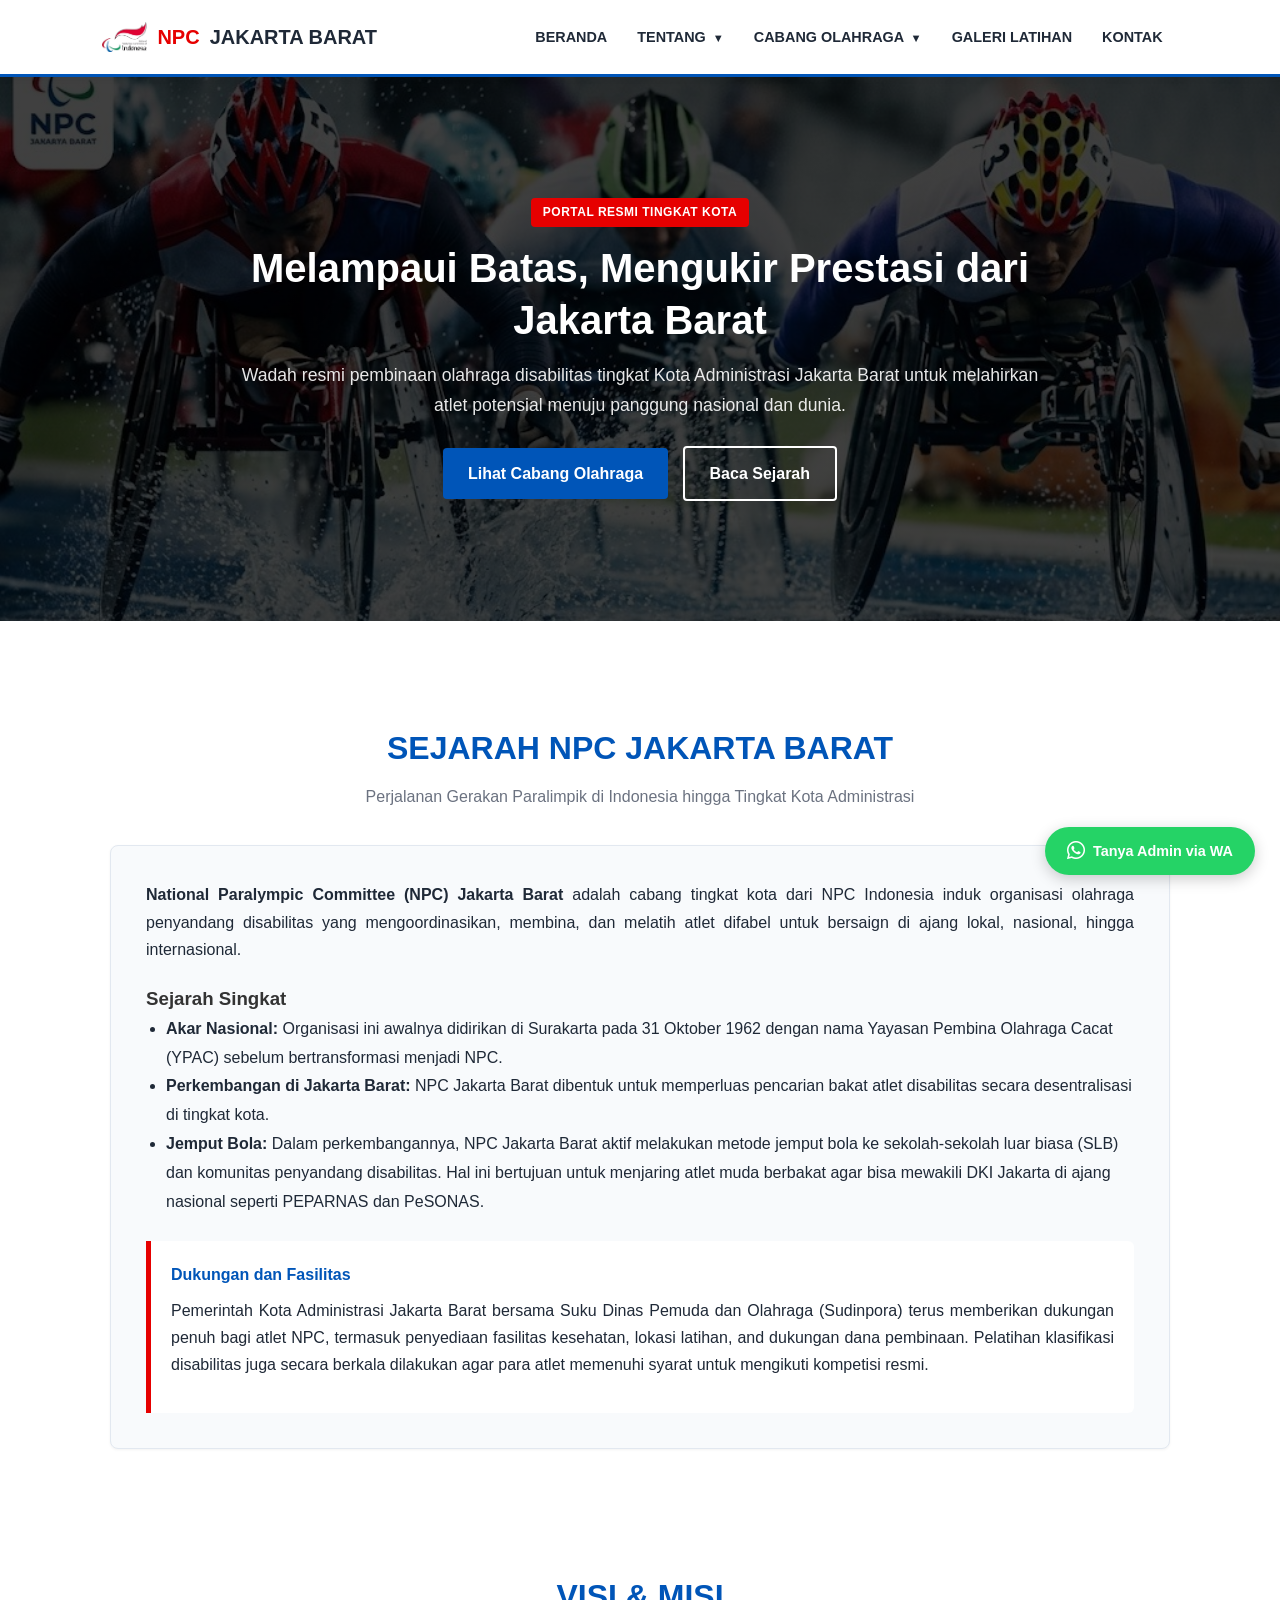
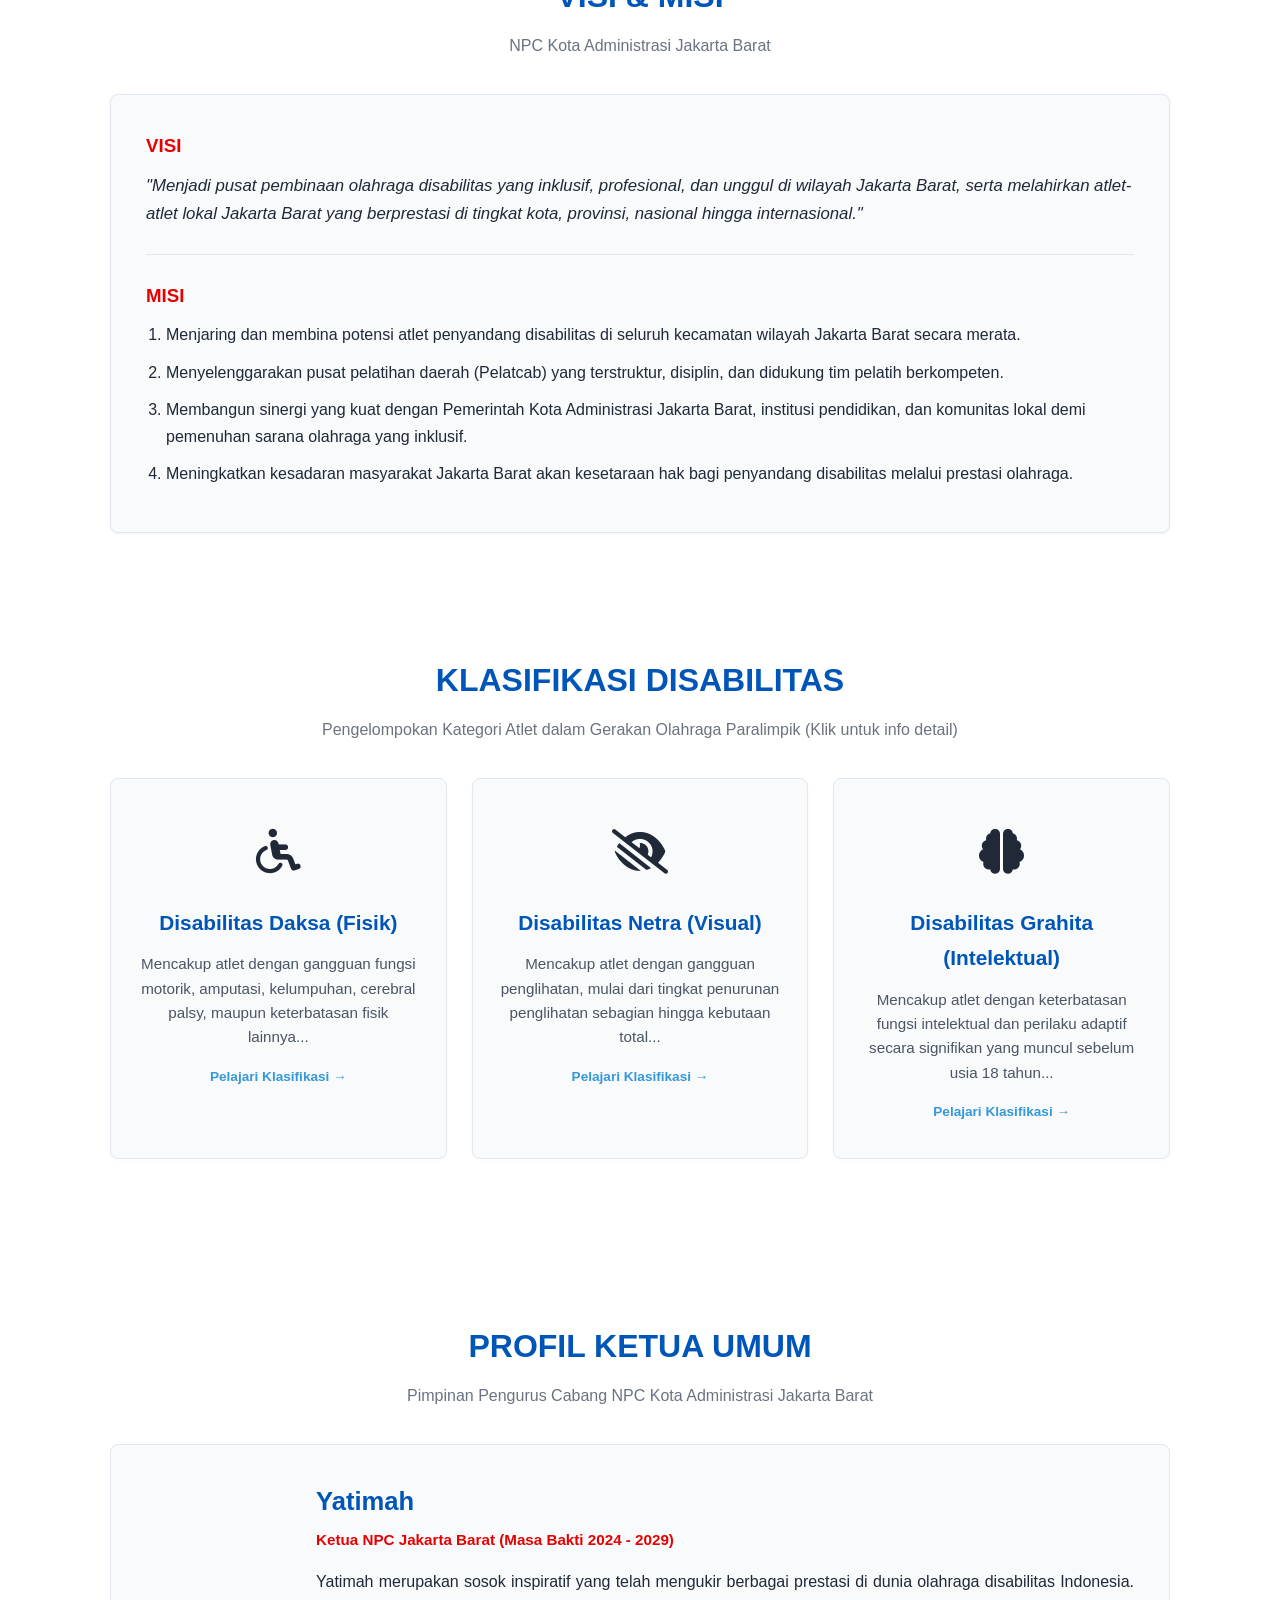
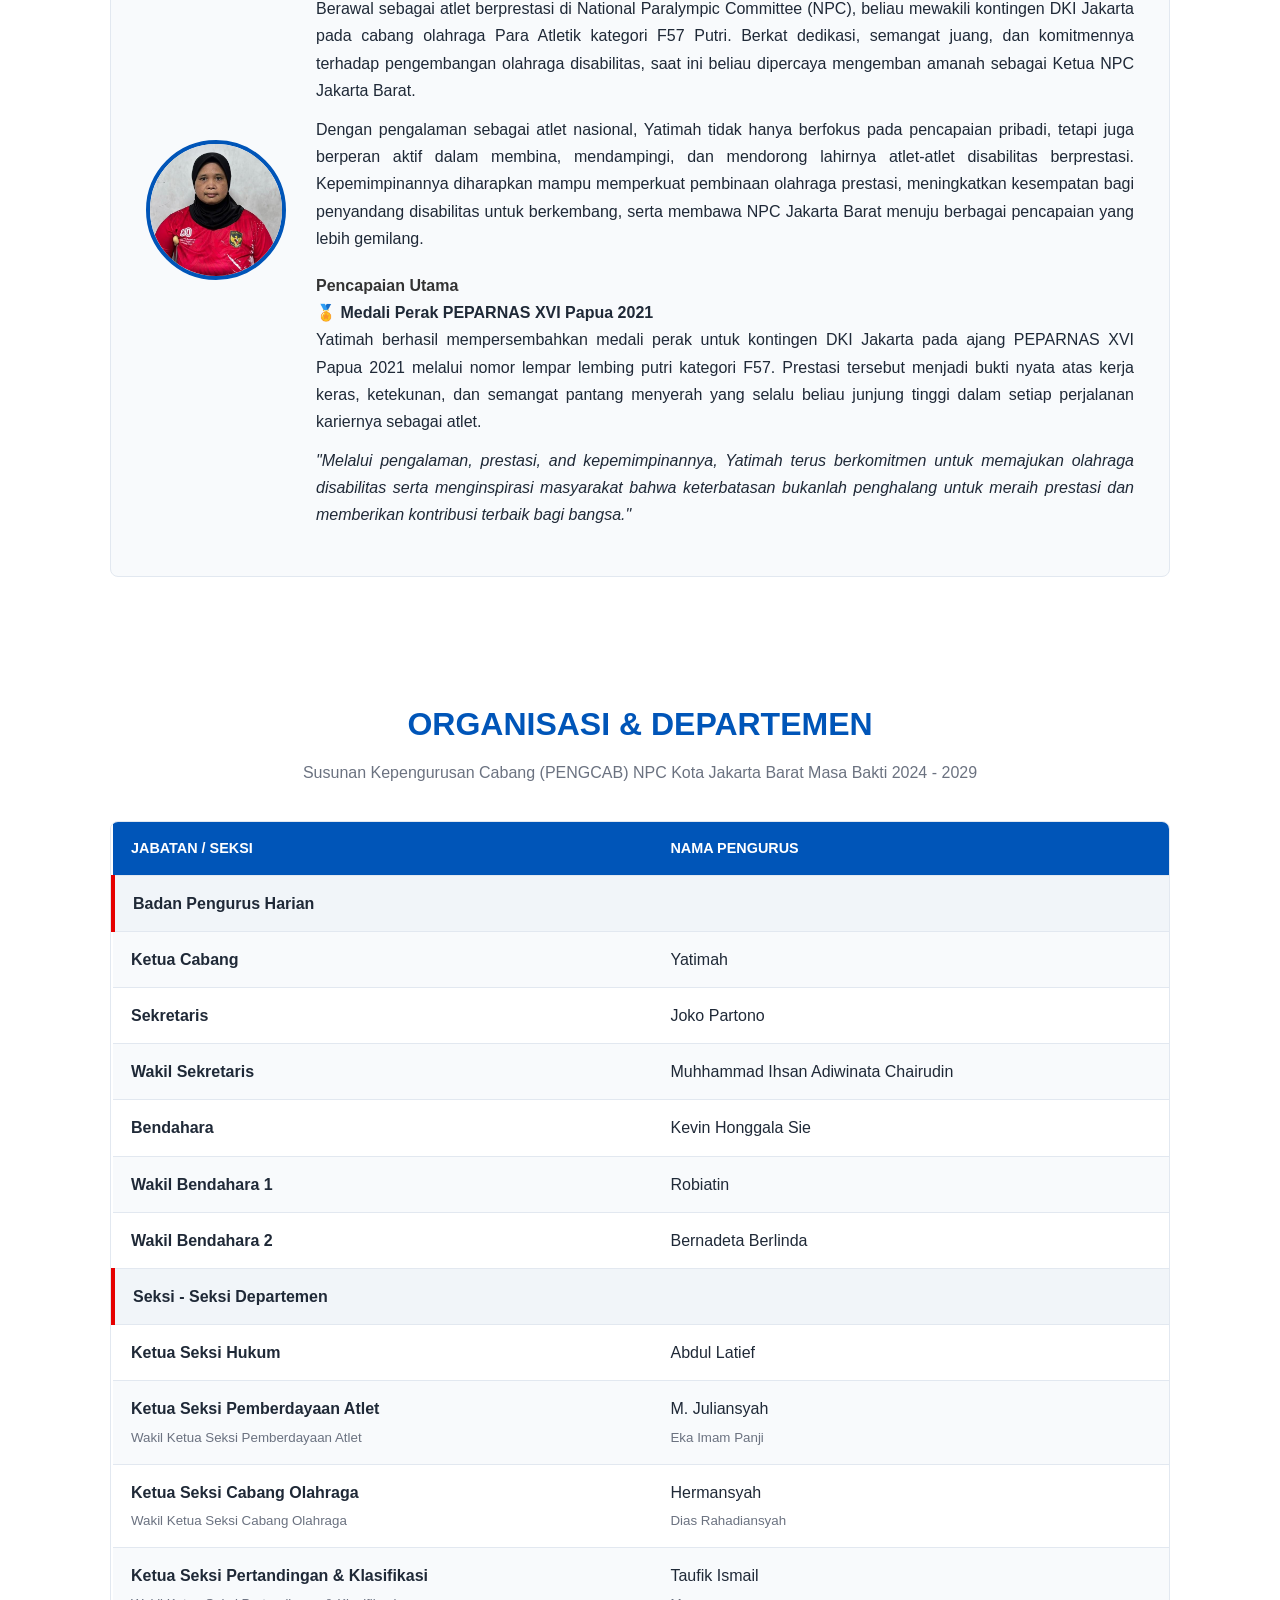
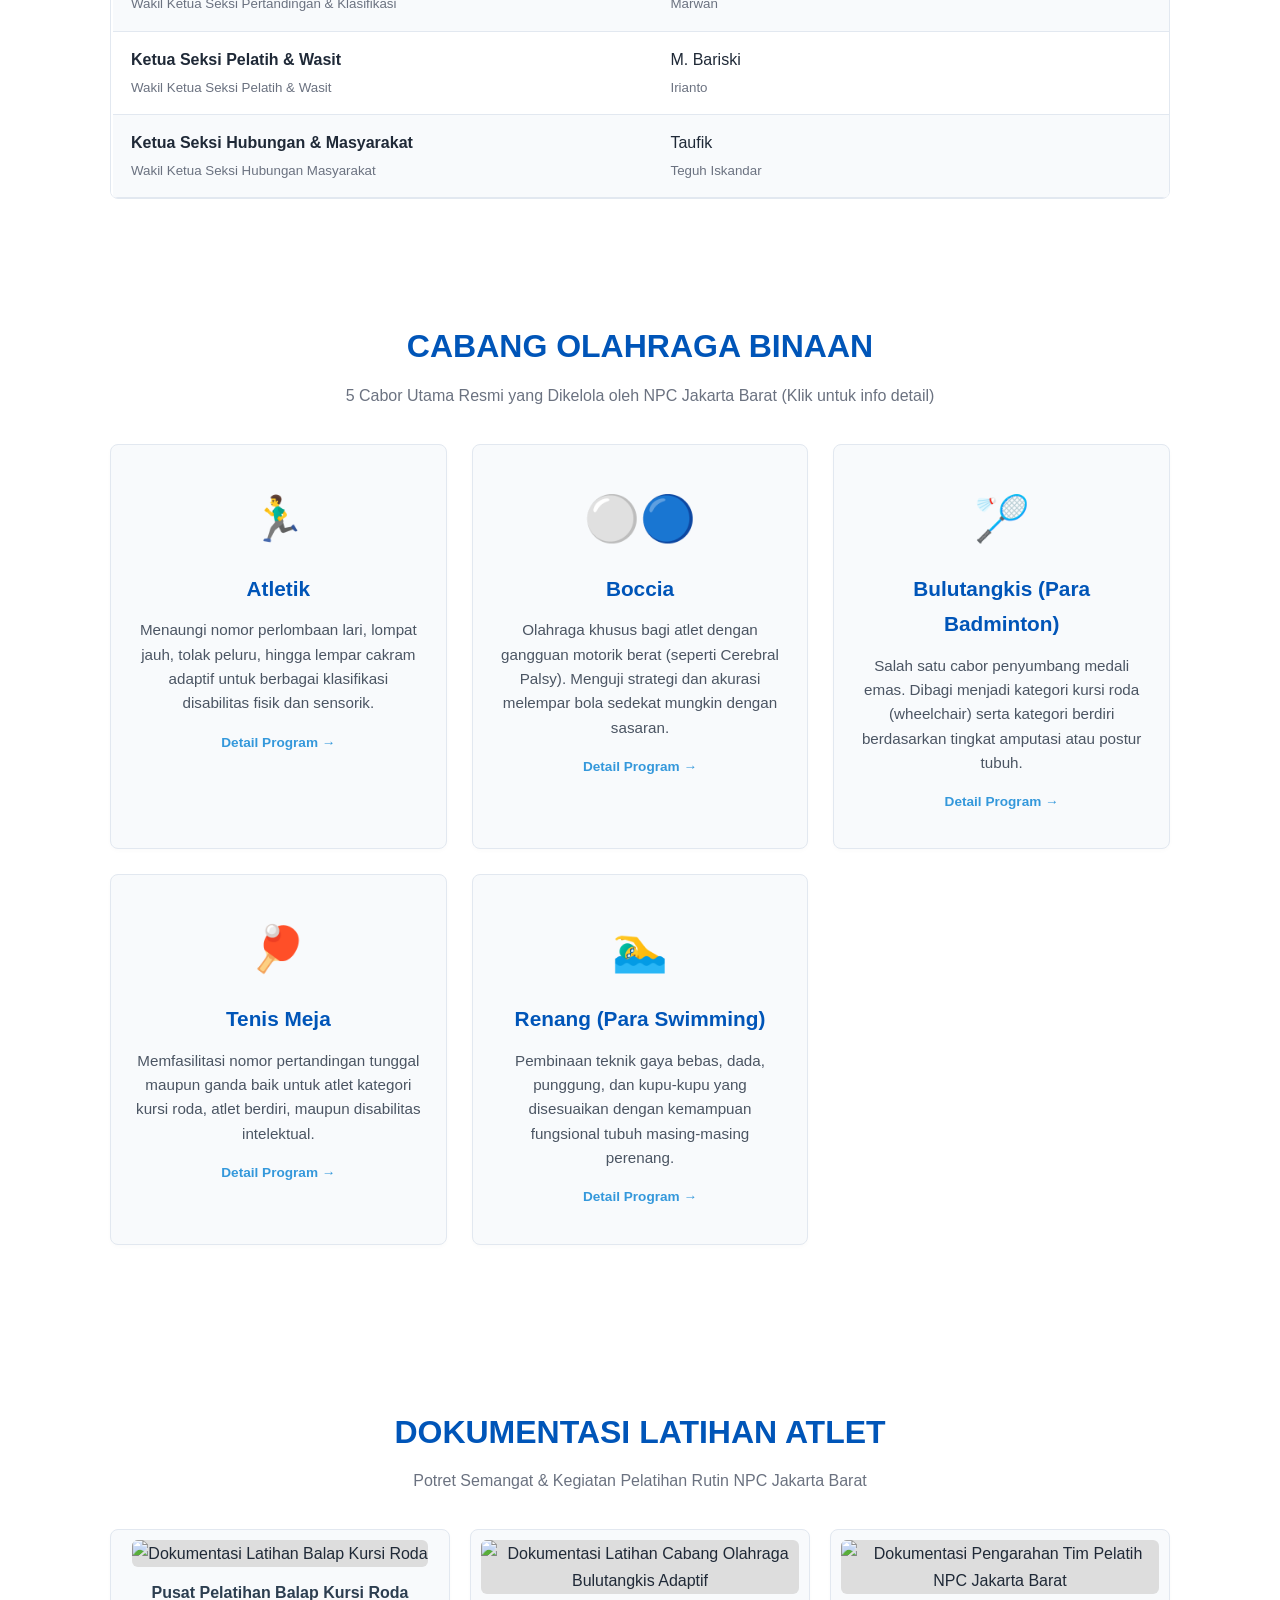
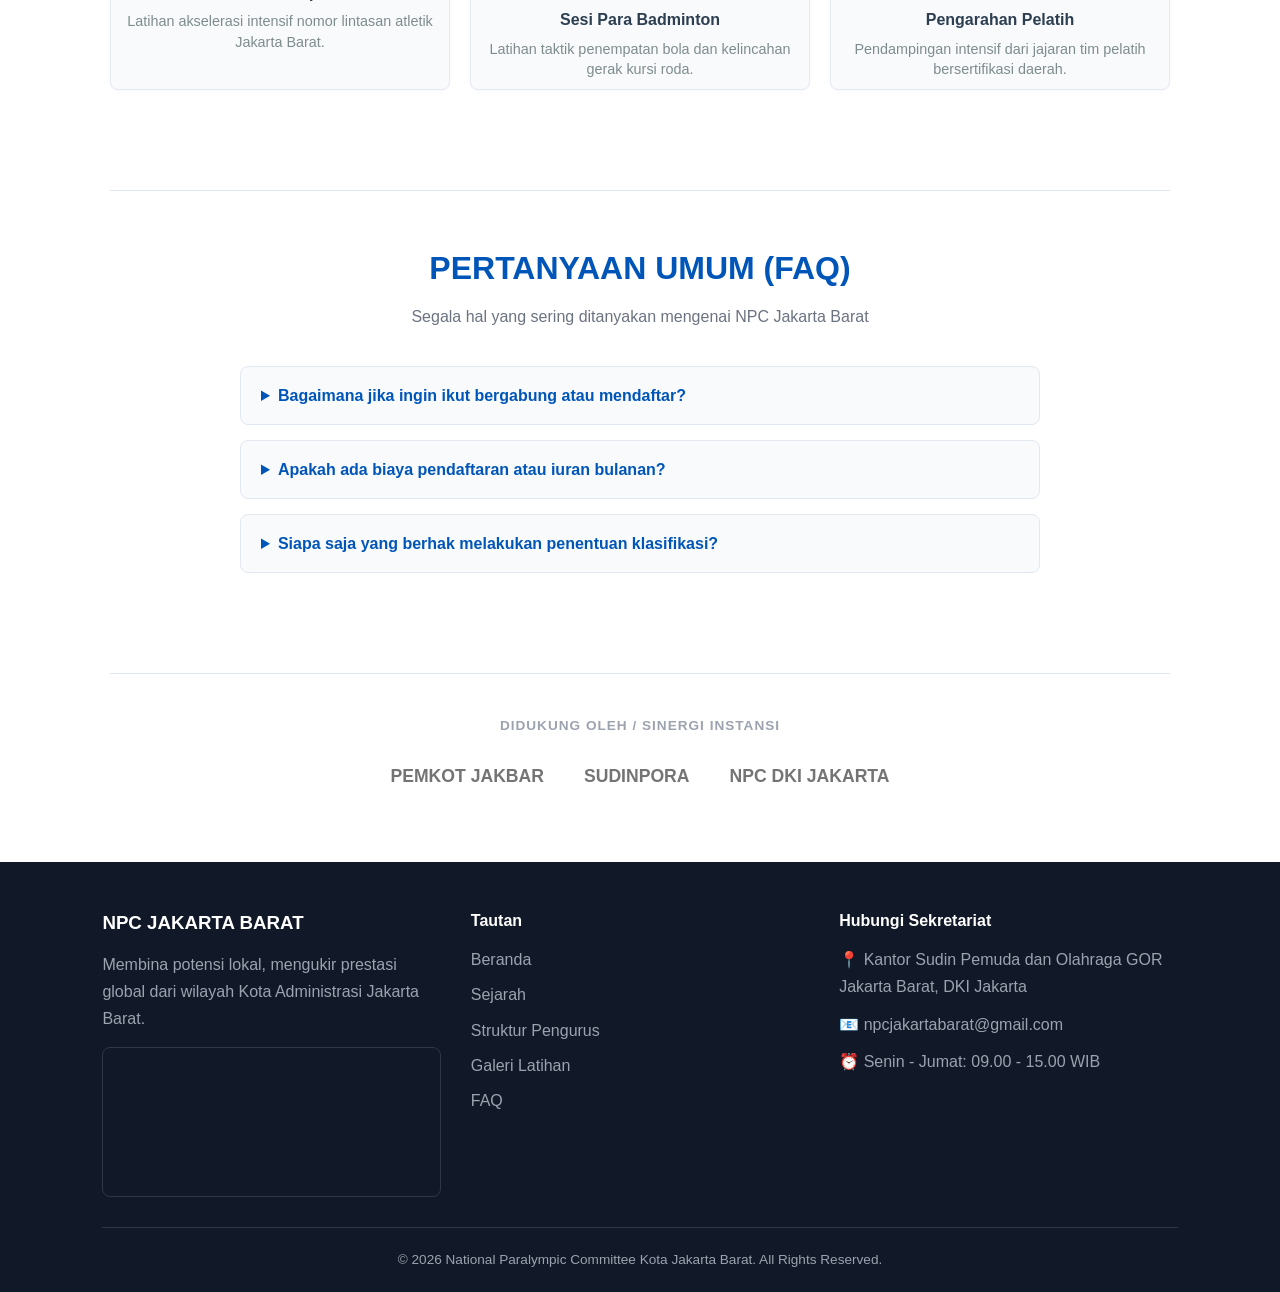
==== commit 68ab0574: "Fix: Integrasi fungsi modal dengan API Key database Supabase" ====
--- a/index.html
+++ b/index.html
@@ -50,7 +50,8 @@
             <h1>Melampaui Batas, Mengukir Prestasi dari Jakarta Barat</h1>
             <p>Wadah resmi pembinaan olahraga disabilitas tingkat Kota Administrasi Jakarta Barat untuk melahirkan atlet potensial menuju panggung nasional dan dunia.</p>
             <div class="hero-buttons">
-                <a href="https://forms.google.com" target="_blank" class="btn-cta">Gabung Jadi Atlet</a>
+                <!-- Perbaikan: Mengubah tombol utama agar langsung mengarah ke bagian daftar Cabor Binaan -->
+                <a href="#cabor" class="btn-cta">Lihat Cabang Olahraga</a>
                 <a href="#sejarah" class="btn-secondary">Baca Sejarah</a>
             </div>
         </div>
@@ -151,7 +152,7 @@
                     <h4 style="margin-top: 20px; color: #333;">Pencapaian Utama</h4>
                     <p class="ketua-desc"><strong>🏅 Medali Perak PEPARNAS XVI Papua 2021</strong><br>
                     Yatimah berhasil mempersembahkan medali perak untuk kontingen DKI Jakarta pada ajang PEPARNAS XVI Papua 2021 melalui nomor lempar lembing putri kategori F57. Prestasi tersebut menjadi bukti nyata atas kerja keras, ketekunan, dan semangat pantang menyerah yang selalu beliau junjung tinggi dalam setiap perjalanan kariernya sebagai atlet.</p>
-                    <p class="ketua-desc" style="font-style: italic;">"Melalui pengalaman, prestasi, dan kepemimpinannya, Yatimah terus berkomitmen untuk memajukan olahraga disabilitas serta menginspirasi masyarakat bahwa keterbatasan bukanlah penghalang untuk meraih prestasi dan memberikan kontribusi terbaik bagi bangsa."</p>
+                    <p class="ketua-desc" style="font-style: italic;">"Melalui pengalaman, prestasi, and kepemimpinannya, Yatimah terus berkomitmen untuk memajukan olahraga disabilitas serta menginspirasi masyarakat bahwa keterbatasan bukanlah penghalang untuk meraih prestasi dan memberikan kontribusi terbaik bagi bangsa."</p>
                 </div>
             </div>
         </section>
@@ -233,7 +234,7 @@
         <!-- CABOR BINAAN -->
         <section class="main-content" id="cabor">
             <h2 class="section-title text-center">Cabang Olahraga Binaan</h2>
-            <p class="section-subtitle text-center">5 Cabor Unggulan Resmi yang Dikelola oleh NPC Jakarta Barat (Klik untuk info detail)</p>
+            <p class="section-subtitle text-center">5 Cabor Utama Resmi yang Dikelola oleh NPC Jakarta Barat (Klik untuk info detail)</p>
             
             <div class="cabor-grid">
                 <div class="cabor-card clickable-card" onclick="openModal('modal-atletik')">
@@ -300,8 +301,8 @@
             
             <div style="max-width: 800px; margin: 0 auto; display: flex; flex-direction: column; gap: 15px;">
                 <details style="background: var(--card-bg); padding: 15px 20px; border: 1px solid var(--border-color); border-radius: 8px; cursor: pointer;">
-                    <summary style="font-weight: bold; color: var(--primary-color); font-size: 1rem;">Bagaimana cara mendaftar menjadi atlet binaan?</summary>
-                    <p style="margin-top: 12px; color: #4b5563; line-height: 1.6; text-align: justify;">Anda bisa mengklik tombol "Gabung Jadi Atlet" di bagian atas halaman untuk mengisi formulir digital, atau datang langsung ke kantor sekretariat kami di GOR Jakarta Barat dengan membawa kartu identitas dan riwayat rekam medis disabilitas.</p>
+                    <summary style="font-weight: bold; color: var(--primary-color); font-size: 1rem;">Bagaimana jika ingin ikut bergabung atau mendaftar?</summary>
+                    <p style="margin-top: 12px; color: #4b5563; line-height: 1.6; text-align: justify;">Anda bisa langsung datang ke kantor sekretariat kami di GOR Jakarta Barat dengan membawa kartu identitas dan riwayat rekam medis disabilitas, atau berkonsultasi terlebih dahulu dengan menekan tombol WhatsApp Chat Admin di pojok kanan bawah halaman.</p>
                 </details>
 
                 <details style="background: var(--card-bg); padding: 15px 20px; border: 1px solid var(--border-color); border-radius: 8px; cursor: pointer;">
@@ -461,17 +462,80 @@
         </div>
     </div>
 
-    <!-- JAVASCRIPT UNTUK MODAL -->
     <script>
+        /* ==========================================================================
+           CONFIG BACKEND (SUPABASE API COUPLING)
+           ========================================================================== */
+        const SUPABASE_URL = "https://pbaxgbsodjtdsyczhdac.supabase.co";
+        // Menggunakan Anon Key (Bukan Service Role) demi keamanan browser klien
+        const SUPABASE_ANON_KEY = "eyJhbGciOiJIUzI1NiIsInR5cCI6IkpXVCJ9.eyJpc3MiOiJzdXBhYmFzZSIsInJlZiI6InBiYXhnYnNvZGp0ZHN5Y3poZGFjIiwicm9sZSI6ImFub24iLCJpYXQiOjE3ODM1MjExNTgsImV4cCI6MjA5OTA5NzE1OH0.C3nFARC1WcZNdjumLA75IYQ-L4laXRkTWXGQSItL6sM";
+
+        // Event Listener untuk penanganan Form Pendaftaran
+        const formAtlet = document.getElementById('formAtlet');
+        if (formAtlet) {
+            formAtlet.addEventListener('submit', async (e) => {
+                e.preventDefault();
+
+                const nama = document.getElementById('nama').value;
+                const wa = document.getElementById('wa').value;
+                const disabilitas = document.getElementById('disabilitas').value;
+
+                try {
+                    const response = await fetch(`${SUPABASE_URL}/rest/v1/pendaftar_atlet`, {
+                        method: 'POST',
+                        headers: {
+                            'apikey': SUPABASE_ANON_KEY,
+                            'Authorization': `Bearer ${SUPABASE_ANON_KEY}`,
+                            'Content-Type': 'application/json',
+                            'Prefer': 'return=minimal'
+                        },
+                        body: JSON.stringify({
+                            nama_lengkap: nama,
+                            nomor_wa: wa,
+                            jenis_disabilitas: disabilitas
+                        })
+                    });
+
+                    if (response.ok) {
+                        const pesanSukses = document.getElementById('pesanSukses');
+                        if (pesanSukses) pesanSukses.style.display = 'block';
+                        formAtlet.reset();
+                    } else {
+                        alert('Gagal mengirim data. Pastikan Row Level Security (RLS) di Supabase sudah dimatikan.');
+                    }
+                } catch (error) {
+                    console.error('Error REST API:', error);
+                    alert('Terjadi gangguan koneksi internet.');
+                }
+            });
+        }
+
+        /* ==========================================================================
+           FUNGSI OPERASIONAL MODAL (POP-UP)
+           ========================================================================== */
         function openModal(modalId) {
-            document.getElementById(modalId).classList.add('active');
-            document.body.style.overflow = 'hidden';
+            const modal = document.getElementById(modalId);
+            if (modal) {
+                modal.classList.add('active');
+                document.body.style.overflow = 'hidden'; // Mengunci scroll latar belakang
+            }
         }
+
         function closeModal(modalId) {
-            document.getElementById(modalId).classList.remove('active');
-            document.body.style.overflow = 'auto';
+            const modal = document.getElementById(modalId);
+            if (modal) {
+                modal.classList.remove('active');
+                document.body.style.overflow = 'auto'; // Mengembalikan scroll semula
+            }
         }
-    </script>
-
-</body>
-</html>+
+        // Fitur Aksesibilitas: Menutup modal dengan tombol 'Esc' keyboard
+        document.addEventListener('keydown', function(event) {
+            if (event.key === 'Escape') {
+                const activeModal = document.querySelector('.modal-overlay.active');
+                if (activeModal) {
+                    closeModal(activeModal.id);
+                }
+            }
+        });
+    </script>
--- a/css/style.css
+++ b/css/style.css
@@ -614,250 +614,75 @@
     font-size: 0.85rem; 
 }
 
-/* ==========================================================================
-   MEDIA QUERIES (SISTEM LAYOUT RESPONSIVE LAYAR HP & TABLET)
-   ========================================================================== */
-/* ==========================================================================
-   MEDIA QUERIES (SISTEM LAYOUT RESPONSIVE LAYAR HP & TABLET)
-   ========================================================================== */
+/* ==========================================
+   MEDIA QUERY: KHUSUS TAMPILAN HP (MOBILE OPTIMIZED)
+   ========================================== */
 @media (max-width: 768px) {
     header {
         flex-direction: column;
-        gap: 10px;
-        padding: 15px 20px;
-    }
-    
+        align-items: center;
+        padding: 15px 10px;
+        background: #ffffff; /* Memastikan header tetap putih bersih */
+    }
+
+    .logo {
+        margin-bottom: 15px;
+    }
+
     nav {
-        flex-wrap: wrap;       /* Membuat menu otomatis turun ke baris baru jika tidak muat */
-        justify-content: center;
-        gap: 4px;             /* Mengurangi jarak antar menu agar lebih rapat */
-    }
-    
+        width: 100%;
+        flex-direction: column; /* Membuat menu berjejer rapi vertikal */
+        gap: 5px;
+        background: #ffffff; /* MENGUBAH BACKGROUND MENJADI PUTIH BERSIH */
+        padding: 5px 0;
+    }
+
     nav a, .dropdown-btn {
-        padding: 5px 8px;     /* Memperkecil area klik menu di HP */
-        font-size: 0.75rem;   /* Memperkecil ukuran teks menu agar muat satu baris */
-    }
-
-    .hero {
-        padding: 80px 20px;   /* Mengurangi tinggi banner utama di layar HP */
-    }
-
-    .hero h1 { 
-        font-size: 1.8rem; 
-    }
-    
-    .hero p { 
-        font-size: 1rem; 
-    }
-    
-    .ketua-box {
-        flex-direction: column;
+        width: 100%;
         text-align: center;
-        padding: 20px;
-    }
-    
-    .ketua-avatar { 
-        margin: 0 auto; 
-    }
-    
-    .history-box, .vision-mission-box { 
-        padding: 20px; 
-    }
-    
-    .cabor-grid { 
-        grid-template-columns: 1fr; 
-    }
-}
-
-/* ==========================================================================
-   FLOATING WHATSAPP BUTTON (DESAIN PROFESIONAL)
-   ========================================================================== */
-.wa-float-btn {
-    position: fixed;
-    bottom: 20px;            /* Jarak stabil dari bawah layar */
-    right: 20px;             /* Menempatkan tombol di pojok kanan bawah */
-    background-color: #25d366; /* Warna hijau resmi WhatsApp */
-    color: white !important;
-    padding: 12px 20px;
-    border-radius: 30px;     /* Membuat sudut membulat sempurna kapsul */
-    box-shadow: 0 4px 10px rgba(0, 0, 0, 0.2); /* Efek bayangan halus */
-    display: flex;
-    align-items: center;
-    gap: 8px;                /* Jarak antara logo WA dan teks */
-    text-decoration: none;
-    font-weight: bold;
-    font-size: 0.9rem;
-    z-index: 9999;           /* Memastikan tombol selalu berada di lapisan paling atas */
-    transition: transform 0.3s ease, background-color 0.3s ease;
-}
-
-.wa-float-btn:hover {
-    background-color: #128c7e; /* Warna hijau gelap saat disentuh/hover */
-    transform: scale(1.05);    /* Efek sedikit membesar saat ditekan/diarahkan */
-}
-
-/* ==========================================================================
-   MEDIA QUERIES (SISTEM LAYOUT RESPONSIVE LAYAR HP & TABLET)
-   ========================================================================== */
-@media (max-width: 768px) {
-    /* 1. Mengatur Header agar menjadi susunan vertikal yang rapi */
-    header {
-        flex-direction: column;
-        gap: 15px;
-        padding: 15px 10px;
-        text-align: center;
-    }
-    
-    .logo {
-        justify-content: center;
-        width: 100%;
-    }
-    
-    /* 2. Mengatur Navigasi Menu agar berbaris rapi ke bawah (tidak menumpuk kesamping) */
-    nav {
-        flex-direction: column; 
-        width: 100%;
-        gap: 0;
-        border-top: 1px solid var(--border-color);
-        padding-top: 10px;
-    }
-    
-    nav a, .dropdown-btn {
-        display: block;
-        width: 100%;
-        padding: 12px 10px;    /* Jarak sentuh yang pas untuk jempol di HP */
-        font-size: 0.85rem;
-        text-align: center;
-        border-bottom: 1px solid var(--border-color); /* Pembatas antar menu */
+        padding: 12px;
+        border-bottom: 1px solid #f3f4f6; /* Garis pembatas tipis antar menu biar rapi */
+        border-radius: 0;
     }
 
     nav a:last-child {
-        border-bottom: none;
-    }
-
-    /* 3. Menyesuaikan Dropdown Menu di HP */
+        border-bottom: none; /* Menghilangkan garis di menu terakhir */
+    }
+
     .dropdown {
         width: 100%;
     }
 
     .dropdown-content {
-        position: relative;    /* Mendorong konten di bawahnya secara natural saat dibuka */
-        top: 0;
+        position: relative;
         box-shadow: none;
         width: 100%;
-        background-color: var(--card-bg);
-        border: none;
-    }
-    
-    /* 4. Menyesuaikan Skala Hero Banner agar Teks tidak Kebesaran */
+        background: #ffffff;
+    }
+
     .hero {
-        padding: 60px 15px;    /* Mengurangi tinggi banner agar muat satu layar HP */
-        margin-bottom: 25px;
-    }
-
-    .hero h1 { 
-        font-size: 1.6rem;    /* Ukuran judul proporsional untuk HP */
-        line-height: 1.3;
-    }
-    
-    .hero p { 
-        font-size: 0.95rem; 
-        line-height: 1.6;
-        margin-bottom: 20px;
-    }
-
-    /* 5. Mengatur Tombol Utama agar Melebar Penuh di HP */
-    .hero-buttons {
-        display: flex;
-        flex-direction: column;
-        gap: 12px;
-        padding: 0 10px;
-    }
-
-    .hero-buttons .btn-cta, 
-    .hero-buttons .btn-secondary {
-        margin-right: 0;
-        width: 100%;          /* Tombol memenuhi lebar layar agar terlihat kokoh */
-        text-align: center;
-    }
-    
-    /* 6. Komponen Halaman Lainnya */
-    .ketua-box {
-        flex-direction: column;
-        text-align: center;
-        padding: 20px;
-    }
-    
-    .ketua-avatar { 
-        margin: 0 auto; 
-    }
-    
-    .history-box, .vision-mission-box { 
-        padding: 20px; 
-    }
-    
-    .cabor-grid { 
-        grid-template-columns: 1fr; 
-    }
-}
-
-/* =======================================================
-   OPTIMASI LAYOUT LAYAR HP (Maksimal Lebar Layar 768px)
-   ======================================================= */
-@media screen and (max-width: 768px) {
-    
-    /* 1. Pengaturan Jarak Global */
-    body {
-        font-size: 14px; /* Mengecilkan teks dasar agar pas di layar kecil */
-    }
-    .main-content, section {
-        padding: 30px 15px !important; /* Memberi jarak aman di kanan-kiri layar */
-    }
-
-    /* 2. Judul Utama (Klasifikasi, Cabor, dll) */
-    h2, .section-title {
-        font-size: 1.6rem !important;
-        text-align: center;
-        line-height: 1.3;
-        margin-bottom: 10px;
-    }
-    .section-subtitle, p {
-        font-size: 0.9rem !important;
-        text-align: center;
-        padding: 0 5px;
-    }
-
-    /* 3. MERAPIKAN KARTU (Klasifikasi & Cabor) */
-    /* Mengubah grid 3 kolom menjadi 1 kolom ke bawah */
-    .cabor-grid, .klasifikasi-grid, .grid-container {
-        display: flex !important;
-        flex-direction: column !important;
-        gap: 20px !important;
-        padding: 0 10px !important;
-    }
-
-    /* Memastikan ukuran setiap kartu pas dengan lebar layar HP */
-    .cabor-card, .klasifikasi-card, .card {
-        width: 100% !important;
-        max-width: 100% !important;
-        box-sizing: border-box !important;
-        margin: 0 auto !important;
-        padding: 20px !important;
-    }
-
-    /* 4. Menyesuaikan Gambar/Ikon di Dalam Kartu */
-    .card-icon, .klasifikasi-card img, .cabor-card img {
-        max-width: 70px !important;
-        height: auto !important;
-        margin: 0 auto 15px auto !important;
-    }
-
-    /* 5. Tombol WhatsApp Mobile */
-    /* Memperkecil sedikit tombol WA di HP agar tidak terlalu mendominasi */
-    a[style*="position: fixed"] {
-        padding: 10px 16px !important;
-        font-size: 0.8rem !important;
+        min-height: 85vh; /* Memperlebar ruang background di HP agar gambar terlihat */
+        padding: 60px 15px;
+    }
+
+    .hero h1 {
+        font-size: 1.8rem; /* Mengecilkan teks judul di HP agar gambar di belakangnya kelihatan jelas */
+    }
+
+    .hero p {
+        font-size: 0.95rem;
+    }
+
+    .footer-container {
+        grid-template-columns: 1fr;
+        gap: 30px;
+    }
+
+    /* Memperkecil tombol WhatsApp khusus di Layar HP */
+    .btn-wa-mobile {
         bottom: 15px !important;
         right: 15px !important;
+        padding: 8px 14px !important;
+        font-size: 0.8rem !important;
     }
 }
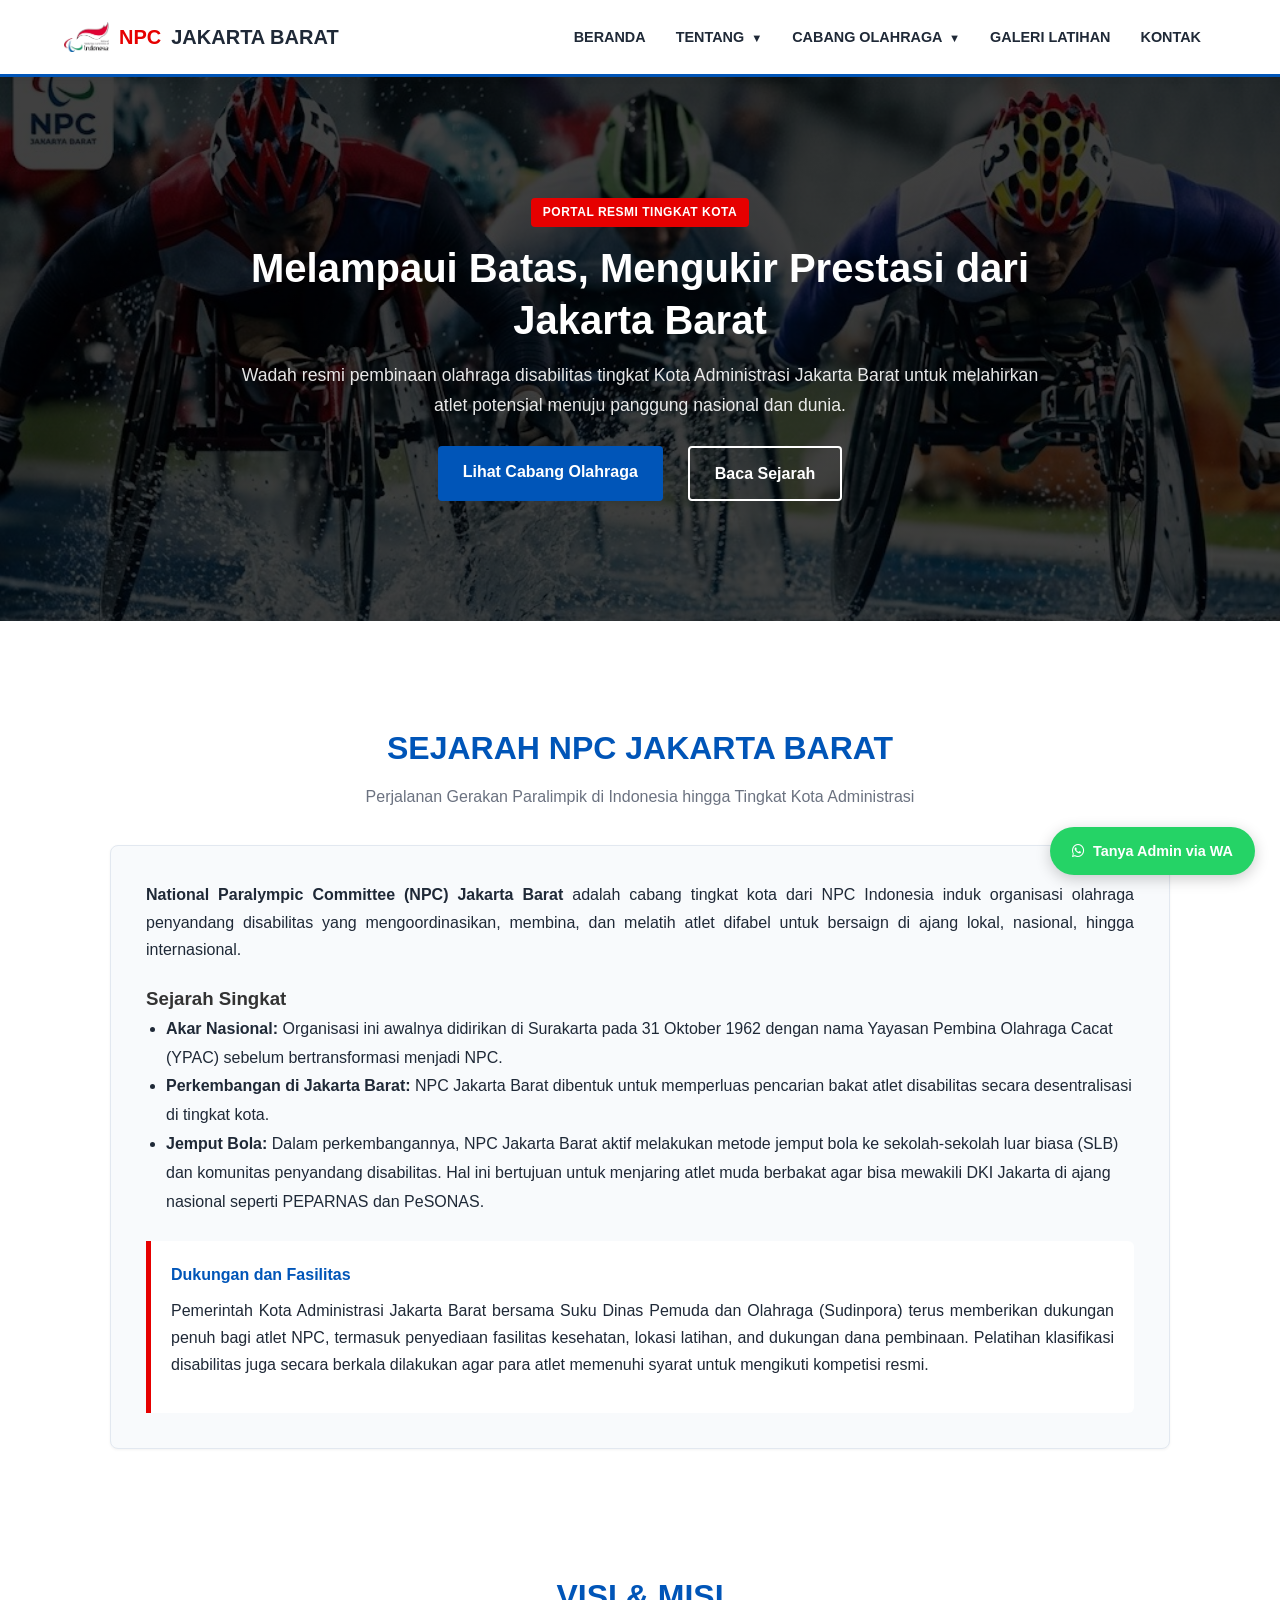
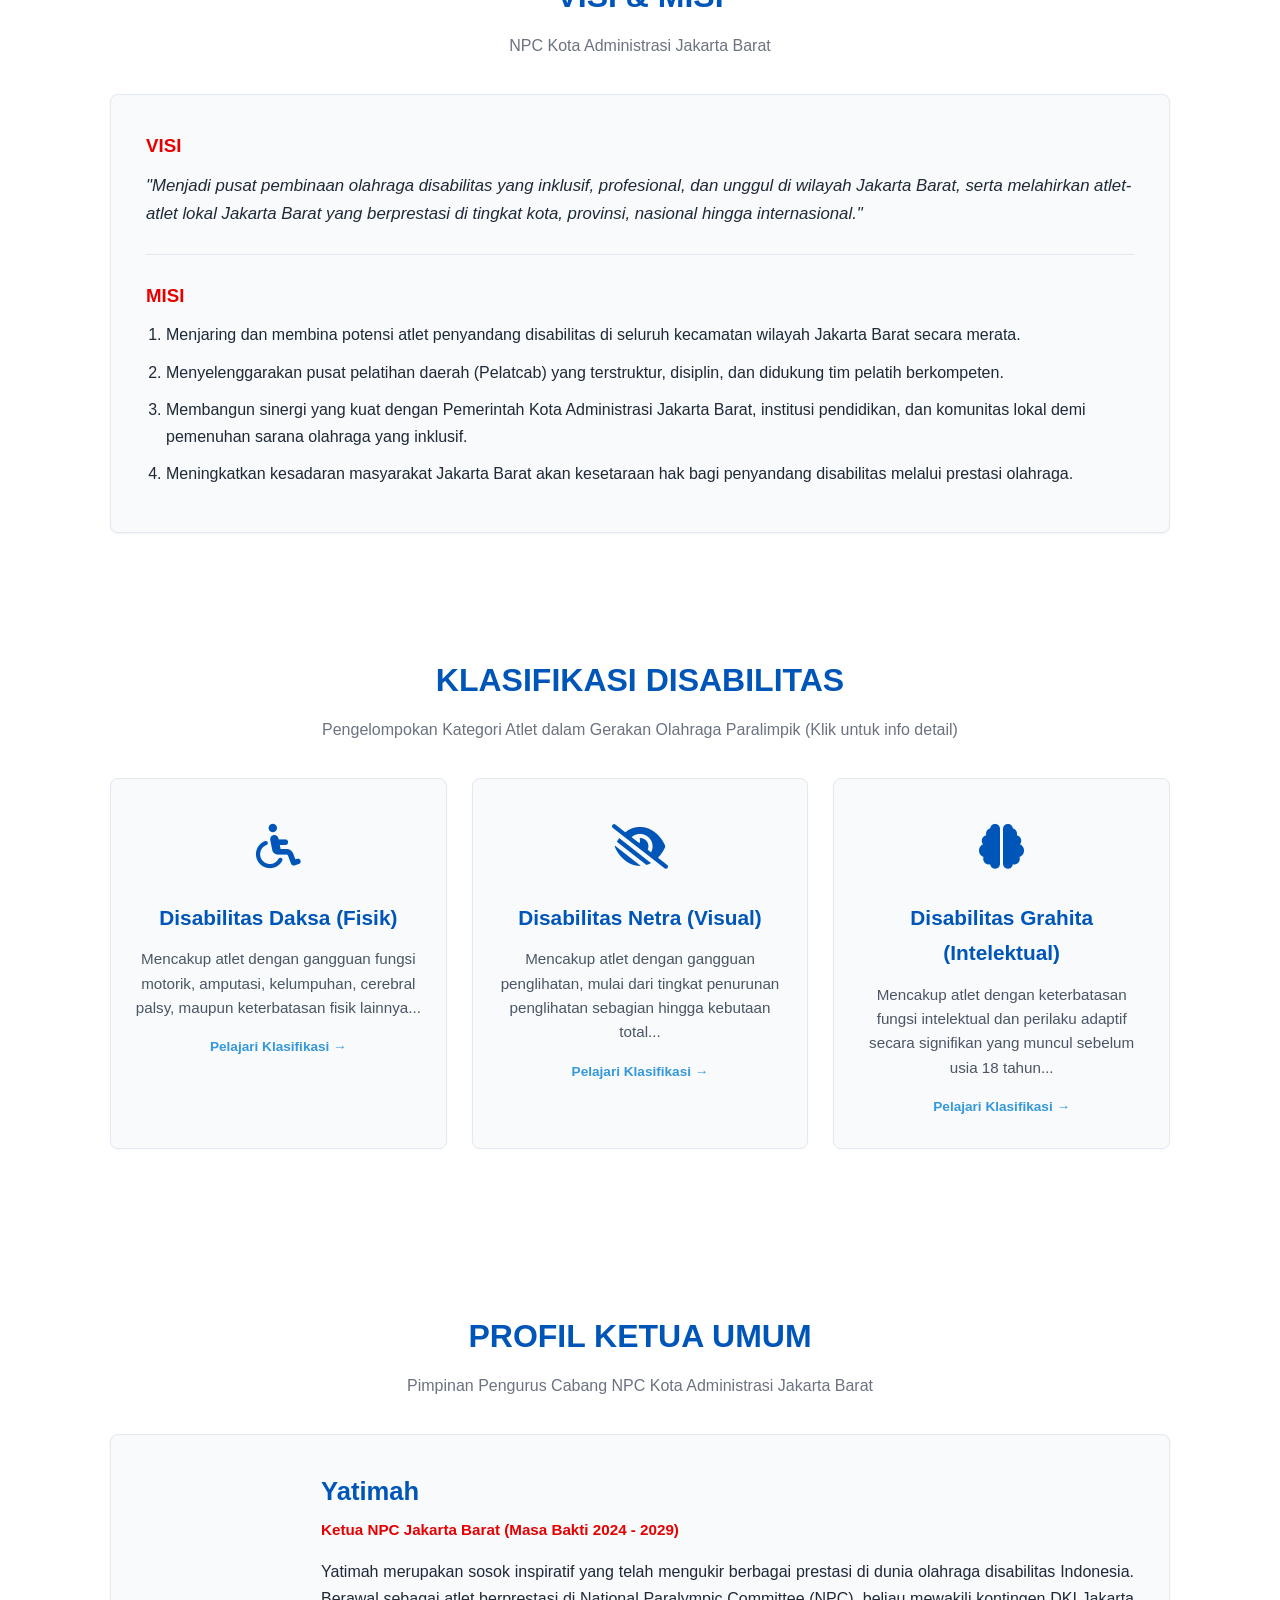
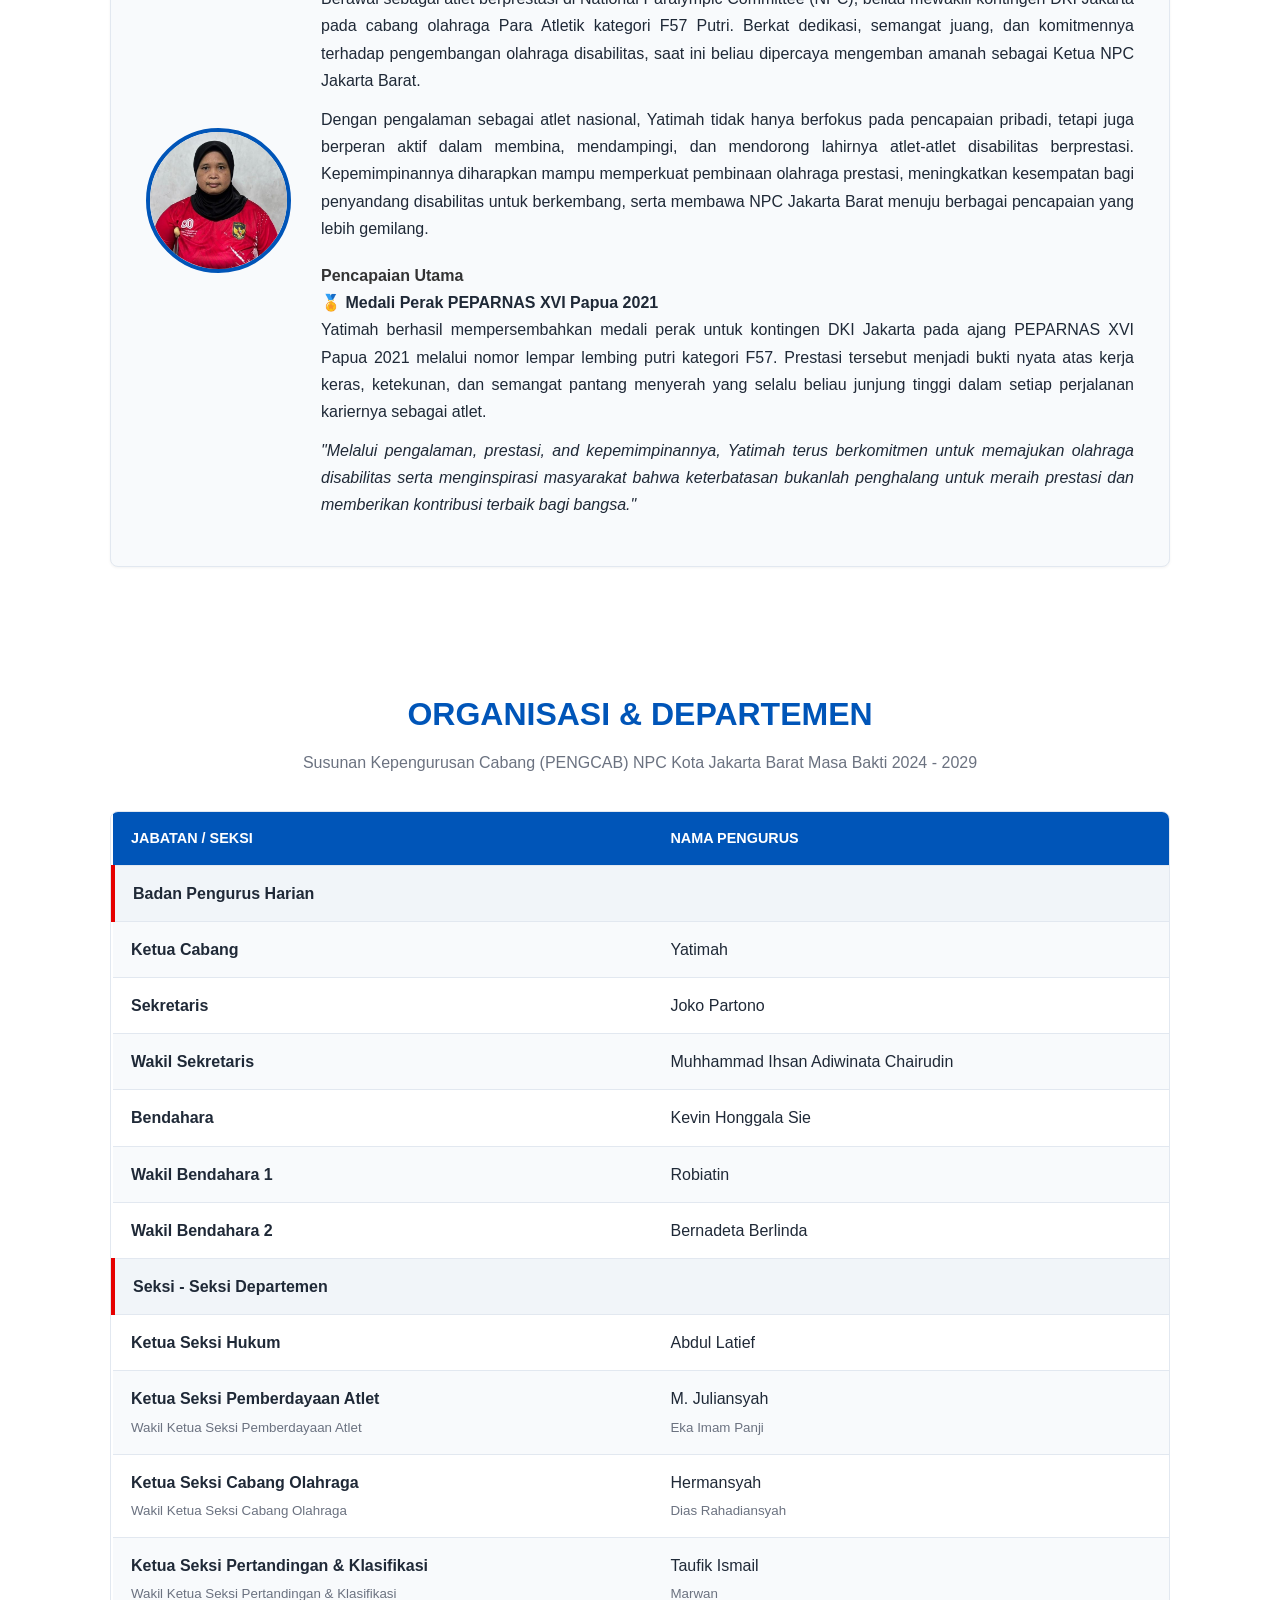
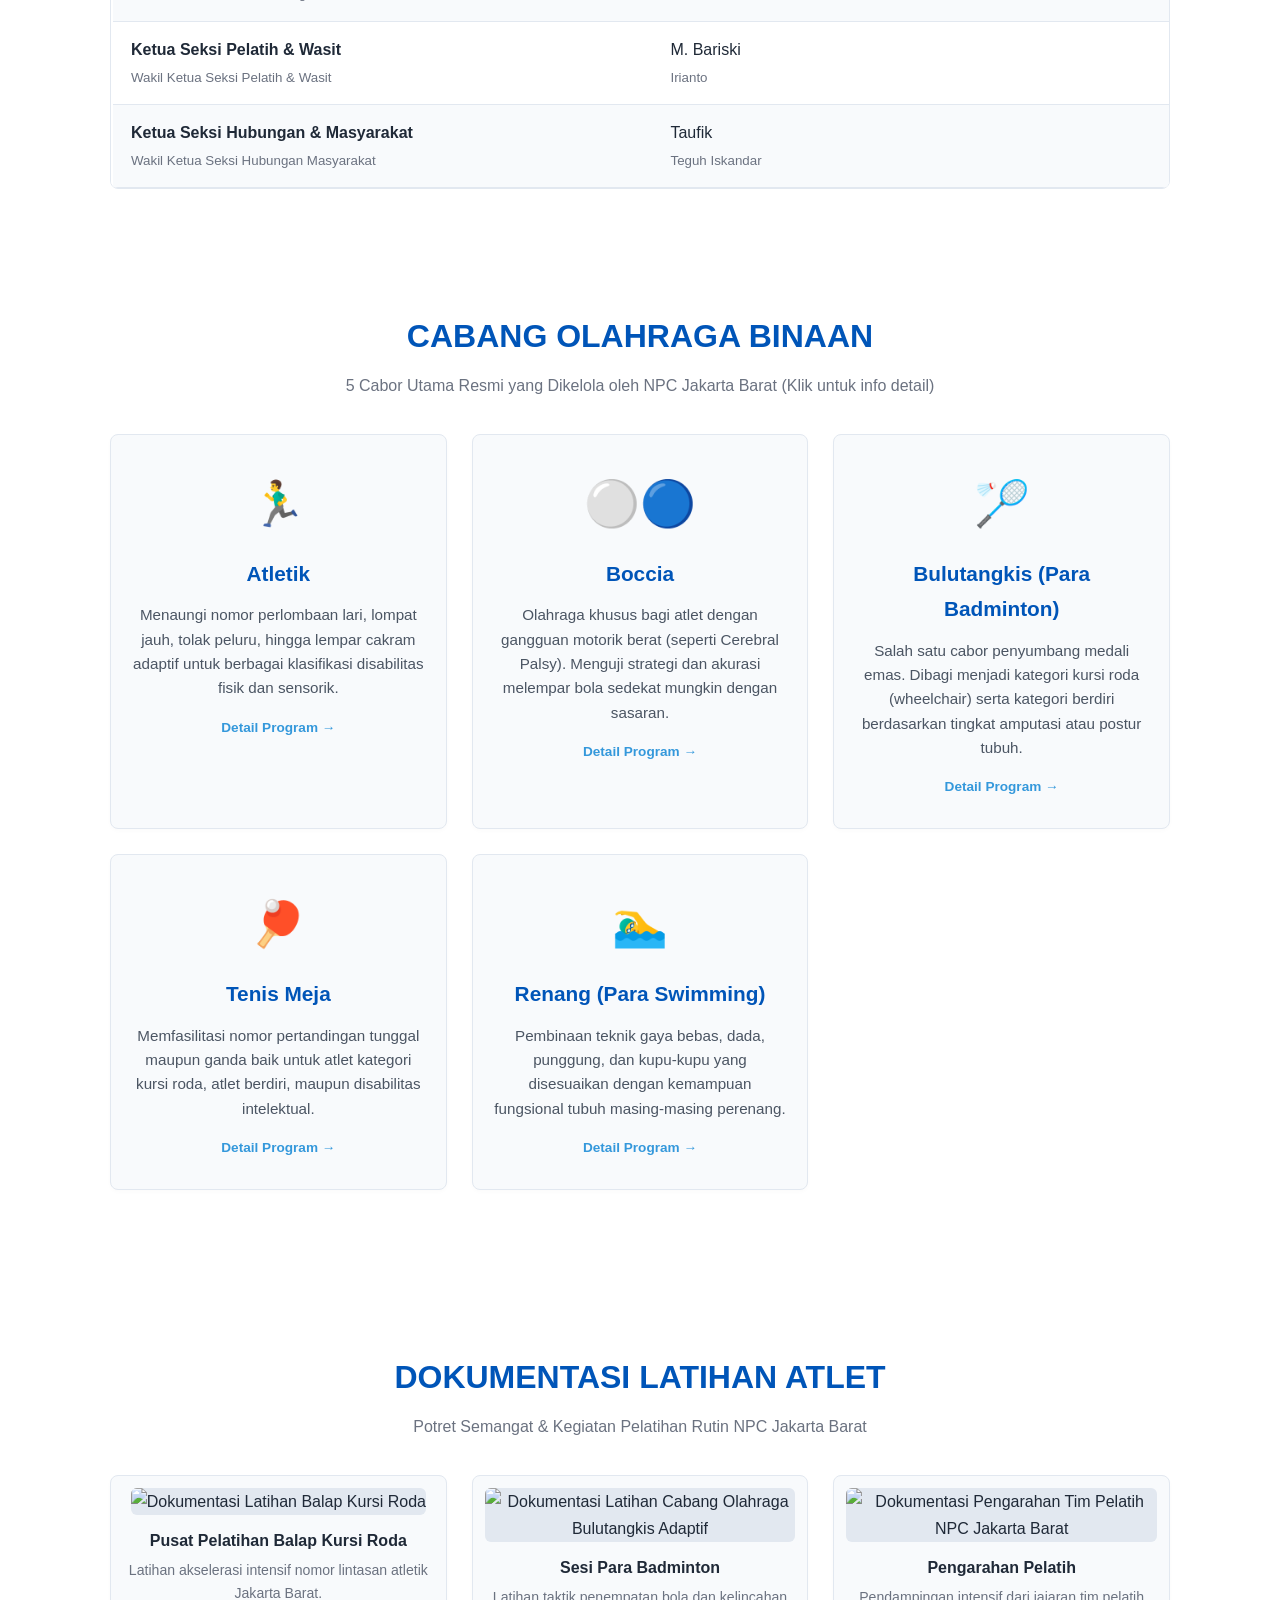
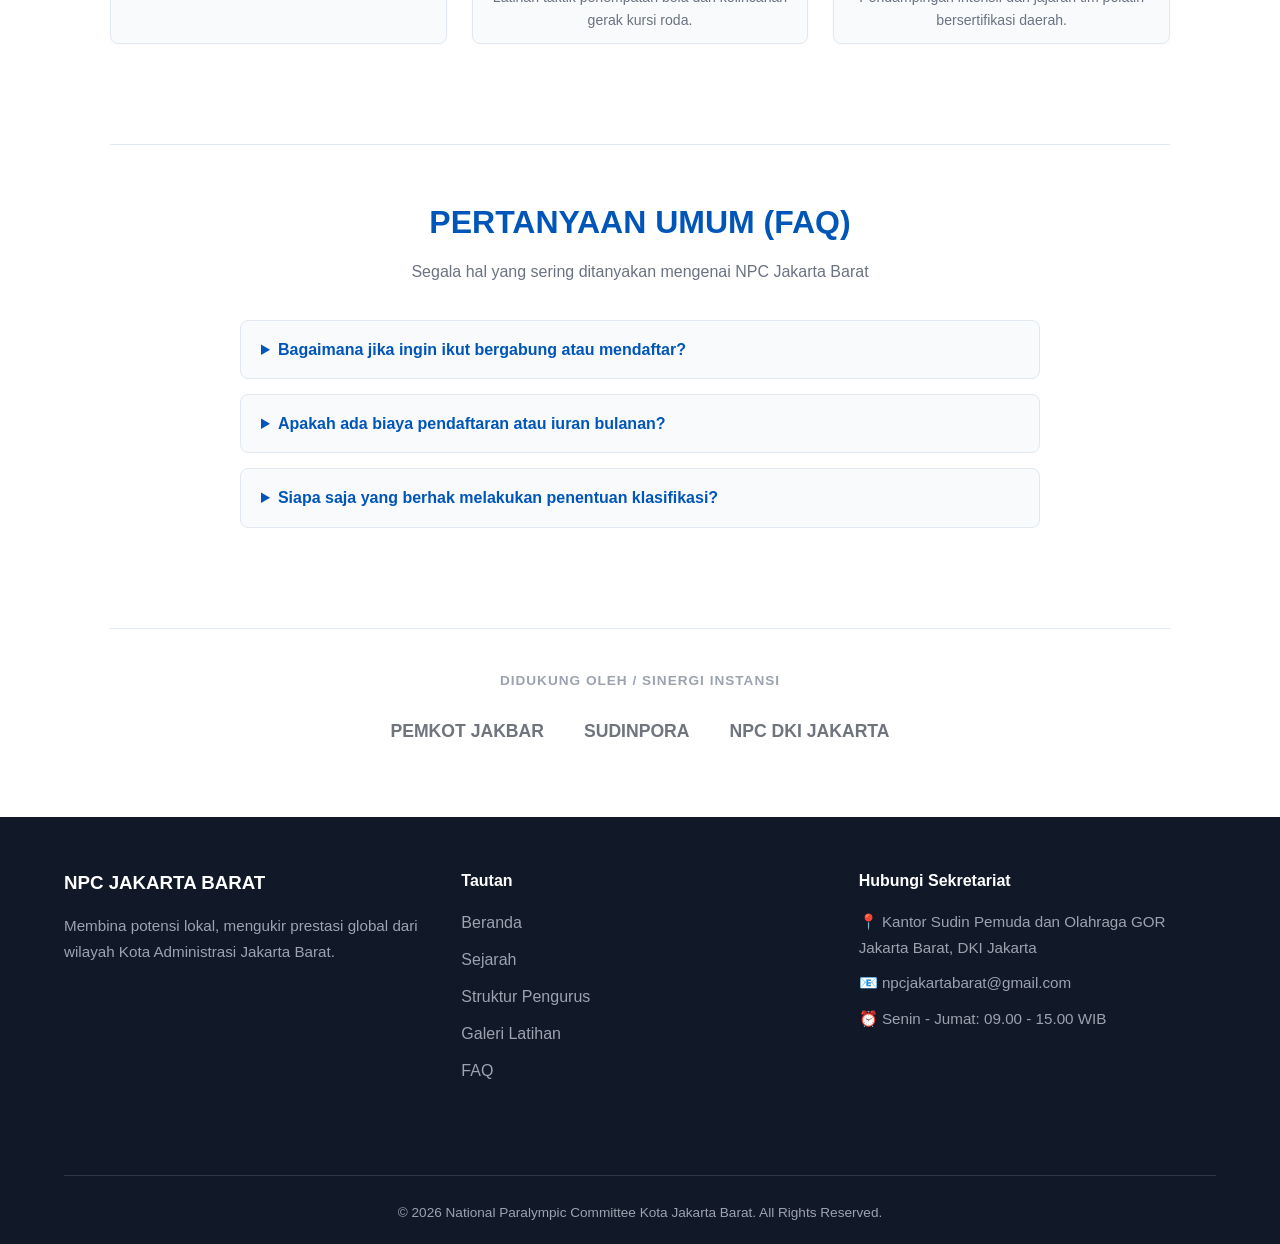
==== commit 44e71a4f: "perbaikan struktur posisi index.html" ====
--- a/index.html
+++ b/index.html
@@ -14,19 +14,26 @@
             <img src="assets/logo.png" alt="Logo NPC Jakarta Barat" class="logo-img">
             <span class="logo-bold">NPC</span> JAKARTA BARAT
         </a>
-        <nav>
-            <a href="#beranda">Beranda</a>
+        
+        <button class="menu-toggle" aria-label="Buka Menu Navigasi" onclick="toggleMenu()">
+            <i class="fa-solid fa-bars"></i>
+        </button>
+
+        <nav id="navMenu">
+            <button class="menu-close" onclick="toggleMenu()">×</button>
+            
+            <a href="#beranda" onclick="closeMenu()">Beranda</a>
             
             <div class="dropdown">
                 <button class="dropdown-btn" aria-haspopup="true" aria-expanded="false">
                     Tentang <span class="arrow">▼</span>
                 </button>
                 <div class="dropdown-content">
-                    <a href="#sejarah">Sejarah</a>
-                    <a href="#visi-misi">Visi Misi</a>
-                    <a href="#klasifikasi">Klasifikasi Disabilitas</a>
-                    <a href="#profil-ketua">Profil Ketua</a>
-                    <a href="#organisasi">Organisasi & Departemen</a>
+                    <a href="#sejarah" onclick="closeMenu()">Sejarah</a>
+                    <a href="#visi-misi" onclick="closeMenu()">Visi Misi</a>
+                    <a href="#klasifikasi" onclick="closeMenu()">Klasifikasi Disabilitas</a>
+                    <a href="#profil-ketua" onclick="closeMenu()">Profil Ketua</a>
+                    <a href="#organisasi" onclick="closeMenu()">Organisasi & Departemen</a>
                 </div>
             </div>
 
@@ -35,12 +42,12 @@
                     Cabang Olahraga <span class="arrow">▼</span>
                 </button>
                 <div class="dropdown-content">
-                    <a href="#cabor">Semua Cabor</a>
-                </div>
-            </div>
-
-            <a href="#galeri">Galeri Latihan</a>
-            <a href="#footer-contact">Kontak</a>
+                    <a href="#cabor" onclick="closeMenu()">Semua Cabor</a>
+                </div>
+            </div>
+
+            <a href="#galeri" onclick="closeMenu()">Galeri Latihan</a>
+            <a href="#footer-contact" onclick="closeMenu()">Kontak</a>
         </nav>
     </header>
 
@@ -50,7 +57,6 @@
             <h1>Melampaui Batas, Mengukir Prestasi dari Jakarta Barat</h1>
             <p>Wadah resmi pembinaan olahraga disabilitas tingkat Kota Administrasi Jakarta Barat untuk melahirkan atlet potensial menuju panggung nasional dan dunia.</p>
             <div class="hero-buttons">
-                <!-- Perbaikan: Mengubah tombol utama agar langsung mengarah ke bagian daftar Cabor Binaan -->
                 <a href="#cabor" class="btn-cta">Lihat Cabang Olahraga</a>
                 <a href="#sejarah" class="btn-secondary">Baca Sejarah</a>
             </div>
@@ -59,7 +65,6 @@
 
     <main class="wrapper">
         
-        <!-- SEJARAH -->
         <section class="main-content" id="sejarah">
             <h2 class="section-title text-center">SEJARAH NPC JAKARTA BARAT</h2>
             <p class="section-subtitle text-center">Perjalanan Gerakan Paralimpik di Indonesia hingga Tingkat Kota Administrasi</p>
@@ -81,7 +86,6 @@
             </div>
         </section>
 
-        <!-- VISI MISI -->
         <section class="main-content" id="visi-misi">
             <h2 class="section-title text-center">Visi & Misi</h2>
             <p class="section-subtitle text-center">NPC Kota Administrasi Jakarta Barat</p>
@@ -104,36 +108,34 @@
             </div>
         </section>
 
-        <!-- KLASIFIKASI -->
         <section class="main-content" id="klasifikasi">
             <h2 class="section-title text-center">KLASIFIKASI DISABILITAS</h2>
             <p class="section-subtitle text-center">Pengelompokan Kategori Atlet dalam Gerakan Olahraga Paralimpik (Klik untuk info detail)</p>
             
             <div class="cabor-grid">
                 <div class="cabor-card clickable-card" onclick="openModal('modal-daksa')">
-                    <div class="cabor-icon"><i class="fa-solid fa-wheelchair"></i></div>
+                    <div class="cabor-icon"><i class="fa-solid fa-wheelchair" style="color: #0055b8;"></i></div>
                     <h3>Disabilitas Daksa (Fisik)</h3>
                     <p>Mencakup atlet dengan gangguan fungsi motorik, amputasi, kelumpuhan, cerebral palsy, maupun keterbatasan fisik lainnya...</p>
-                    <span class="btn-detail-trigger">Pelajari Klasifikasi &rarr;</span>
+                    <span class="btn-detail-trigger">Pelajari Klasifikasi →</span>
                 </div>
 
                 <div class="cabor-card clickable-card" onclick="openModal('modal-netra')">
-                    <div class="cabor-icon"><i class="fa-solid fa-eye-low-vision"></i></div>
+                    <div class="cabor-icon"><i class="fa-solid fa-eye-low-vision" style="color: #0055b8;"></i></div>
                     <h3>Disabilitas Netra (Visual)</h3>
                     <p>Mencakup atlet dengan gangguan penglihatan, mulai dari tingkat penurunan penglihatan sebagian hingga kebutaan total...</p>
-                    <span class="btn-detail-trigger">Pelajari Klasifikasi &rarr;</span>
+                    <span class="btn-detail-trigger">Pelajari Klasifikasi →</span>
                 </div>
 
                 <div class="cabor-card clickable-card" onclick="openModal('modal-grahita')">
-                    <div class="cabor-icon"><i class="fa-solid fa-brain"></i></div>
+                    <div class="cabor-icon"><i class="fa-solid fa-brain" style="color: #0055b8;"></i></div>
                     <h3>Disabilitas Grahita (Intelektual)</h3>
                     <p>Mencakup atlet dengan keterbatasan fungsi intelektual dan perilaku adaptif secara signifikan yang muncul sebelum usia 18 tahun...</p>
-                    <span class="btn-detail-trigger">Pelajari Klasifikasi &rarr;</span>
-                </div>
-            </div>
-        </section>
-
-        <!-- PROFIL KETUA -->
+                    <span class="btn-detail-trigger">Pelajari Klasifikasi →</span>
+                </div>
+            </div>
+        </section>
+
         <section class="main-content" id="profil-ketua">
             <h2 class="section-title text-center">Profil Ketua Umum</h2>
             <p class="section-subtitle text-center">Pimpinan Pengurus Cabang NPC Kota Administrasi Jakarta Barat</p>
@@ -157,7 +159,6 @@
             </div>
         </section>
 
-        <!-- ORGANISASI -->
         <section class="main-content" id="organisasi">
             <h2 class="section-title text-center">Organisasi & Departemen</h2>
             <p class="section-subtitle text-center">Susunan Kepengurusan Cabang (PENGCAB) NPC Kota Jakarta Barat Masa Bakti 2024 - 2029</p>
@@ -231,7 +232,6 @@
             </div>
         </section>
 
-        <!-- CABOR BINAAN -->
         <section class="main-content" id="cabor">
             <h2 class="section-title text-center">Cabang Olahraga Binaan</h2>
             <p class="section-subtitle text-center">5 Cabor Utama Resmi yang Dikelola oleh NPC Jakarta Barat (Klik untuk info detail)</p>
@@ -241,89 +241,86 @@
                     <div class="cabor-icon">🏃‍♂️</div>
                     <h3>Atletik</h3>
                     <p>Menaungi nomor perlombaan lari, lompat jauh, tolak peluru, hingga lempar cakram adaptif untuk berbagai klasifikasi disabilitas fisik dan sensorik.</p>
-                    <span class="btn-detail-trigger">Detail Program &rarr;</span>
+                    <span class="btn-detail-trigger">Detail Program →</span>
                 </div>
                 <div class="cabor-card clickable-card" onclick="openModal('modal-boccia')">
                     <div class="cabor-icon">⚪🔵</div>
                     <h3>Boccia</h3>
                     <p>Olahraga khusus bagi atlet dengan gangguan motorik berat (seperti Cerebral Palsy). Menguji strategi dan akurasi melempar bola sedekat mungkin dengan sasaran.</p>
-                    <span class="btn-detail-trigger">Detail Program &rarr;</span>
+                    <span class="btn-detail-trigger">Detail Program →</span>
                 </div>
                 <div class="cabor-card clickable-card" onclick="openModal('modal-bulutangkis')">
                     <div class="cabor-icon">🏸</div>
                     <h3>Bulutangkis (Para Badminton)</h3>
                     <p>Salah satu cabor penyumbang medali emas. Dibagi menjadi kategori kursi roda (wheelchair) serta kategori berdiri berdasarkan tingkat amputasi atau postur tubuh.</p>
-                    <span class="btn-detail-trigger">Detail Program &rarr;</span>
+                    <span class="btn-detail-trigger">Detail Program →</span>
                 </div>
                 <div class="cabor-card clickable-card" onclick="openModal('modal-tenismeja')">
                     <div class="cabor-icon">🏓</div>
                     <h3>Tenis Meja</h3>
                     <p>Memfasilitasi nomor pertandingan tunggal maupun ganda baik untuk atlet kategori kursi roda, atlet berdiri, maupun disabilitas intelektual.</p>
-                    <span class="btn-detail-trigger">Detail Program &rarr;</span>
+                    <span class="btn-detail-trigger">Detail Program →</span>
                 </div>
                 <div class="cabor-card clickable-card" onclick="openModal('modal-renang')">
                     <div class="cabor-icon">🏊‍♂️</div>
                     <h3>Renang (Para Swimming)</h3>
                     <p>Pembinaan teknik gaya bebas, dada, punggung, dan kupu-kupu yang disesuaikan dengan kemampuan fungsional tubuh masing-masing perenang.</p>
-                    <span class="btn-detail-trigger">Detail Program &rarr;</span>
-                </div>
-            </div>
-        </section>
-
-        <!-- GALERI -->
+                    <span class="btn-detail-trigger">Detail Program →</span>
+                </div>
+            </div>
+        </section>
+
         <section class="main-content" id="galeri">
             <h2 class="section-title text-center">DOKUMENTASI LATIHAN ATLET</h2>
             <p class="section-subtitle text-center">Potret Semangat & Kegiatan Pelatihan Rutin NPC Jakarta Barat</p>
             
-            <div class="cabor-grid" style="grid-template-columns: repeat(auto-fit, minmax(280px, 1fr)); gap: 20px; margin-top: 30px;">
-                <div class="cabor-card" style="padding: 10px; overflow: hidden; text-align: center;">
-                    <img src="assets/image_571d1e.jpg" alt="Dokumentasi Latihan Balap Kursi Roda" style="width: 100%; height: 200px; object-fit: cover; border-radius: 6px; background-color: #ddd;">
-                    <h4 style="margin: 12px 0 5px 0; color: #2c3e50;">Pusat Pelatihan Balap Kursi Roda</h4>
-                    <p style="font-size: 0.9rem; color: #7f8c8d; line-height: 1.4;">Latihan akselerasi intensif nomor lintasan atletik Jakarta Barat.</p>
-                </div>
-                <div class="cabor-card" style="padding: 10px; overflow: hidden; text-align: center;">
-                    <img src="assets/latihan2.jpg" alt="Dokumentasi Latihan Cabang Olahraga Bulutangkis Adaptif" style="width: 100%; height: 200px; object-fit: cover; border-radius: 6px; background-color: #ddd;">
-                    <h4 style="margin: 12px 0 5px 0; color: #2c3e50;">Sesi Para Badminton</h4>
-                    <p style="font-size: 0.9rem; color: #7f8c8d; line-height: 1.4;">Latihan taktik penempatan bola dan kelincahan gerak kursi roda.</p>
-                </div>
-                <div class="cabor-card" style="padding: 10px; overflow: hidden; text-align: center;">
-                    <img src="assets/latihan3.jpg" alt="Dokumentasi Pengarahan Tim Pelatih NPC Jakarta Barat" style="width: 100%; height: 200px; object-fit: cover; border-radius: 6px; background-color: #ddd;">
-                    <h4 style="margin: 12px 0 5px 0; color: #2c3e50;">Pengarahan Pelatih</h4>
-                    <p style="font-size: 0.9rem; color: #7f8c8d; line-height: 1.4;">Pendampingan intensif dari jajaran tim pelatih bersertifikasi daerah.</p>
-                </div>
-            </div>
-        </section>
-
-        <!-- FAQ -->
+            <div class="cabor-grid">
+                <div class="cabor-card photo-card">
+                    <img src="assets/image_571d1e.jpg" alt="Dokumentasi Latihan Balap Kursi Roda" class="galeri-img">
+                    <h4>Pusat Pelatihan Balap Kursi Roda</h4>
+                    <p>Latihan akselerasi intensif nomor lintasan atletik Jakarta Barat.</p>
+                </div>
+                <div class="cabor-card photo-card">
+                    <img src="assets/latihan2.jpg" alt="Dokumentasi Latihan Cabang Olahraga Bulutangkis Adaptif" class="galeri-img">
+                    <h4>Sesi Para Badminton</h4>
+                    <p>Latihan taktik penempatan bola dan kelincahan gerak kursi roda.</p>
+                </div>
+                <div class="cabor-card photo-card">
+                    <img src="assets/latihan3.jpg" alt="Dokumentasi Pengarahan Tim Pelatih NPC Jakarta Barat" class="galeri-img">
+                    <h4>Pengarahan Pelatih</h4>
+                    <p>Pendampingan intensif dari jajaran tim pelatih bersertifikasi daerah.</p>
+                </div>
+            </div>
+        </section>
+
         <section class="main-content" id="faq" style="border-top: 1px solid var(--border-color); padding-top: 50px;">
             <h2 class="section-title text-center">Pertanyaan Umum (FAQ)</h2>
             <p class="section-subtitle text-center">Segala hal yang sering ditanyakan mengenai NPC Jakarta Barat</p>
             
-            <div style="max-width: 800px; margin: 0 auto; display: flex; flex-direction: column; gap: 15px;">
-                <details style="background: var(--card-bg); padding: 15px 20px; border: 1px solid var(--border-color); border-radius: 8px; cursor: pointer;">
-                    <summary style="font-weight: bold; color: var(--primary-color); font-size: 1rem;">Bagaimana jika ingin ikut bergabung atau mendaftar?</summary>
-                    <p style="margin-top: 12px; color: #4b5563; line-height: 1.6; text-align: justify;">Anda bisa langsung datang ke kantor sekretariat kami di GOR Jakarta Barat dengan membawa kartu identitas dan riwayat rekam medis disabilitas, atau berkonsultasi terlebih dahulu dengan menekan tombol WhatsApp Chat Admin di pojok kanan bawah halaman.</p>
+            <div class="faq-container">
+                <details>
+                    <summary>Bagaimana jika ingin ikut bergabung atau mendaftar?</summary>
+                    <p>Anda bisa langsung datang ke kantor sekretariat kami di GOR Jakarta Barat dengan membawa kartu identitas dan riwayat rekam medis disabilitas, atau berkonsultasi terlebih dahulu dengan menekan tombol WhatsApp Chat Admin di pojok kanan bawah halaman.</p>
                 </details>
 
-                <details style="background: var(--card-bg); padding: 15px 20px; border: 1px solid var(--border-color); border-radius: 8px; cursor: pointer;">
-                    <summary style="font-weight: bold; color: var(--primary-color); font-size: 1rem;">Apakah ada biaya pendaftaran atau iuran bulanan?</summary>
-                    <p style="margin-top: 12px; color: #4b5563; line-height: 1.6; text-align: justify;">Seluruh program penjaringan, pelatihan, pembinaan cabor, hingga akomodasi pertandingan yang dikelola oleh NPC Jakarta Barat diberikan secara 100% GRATIS tanpa dipungut biaya apa pun bagi penyandang disabilitas yang memenuhi kriteria seleksi.</p>
+                <details>
+                    <summary>Apakah ada biaya pendaftaran atau iuran bulanan?</summary>
+                    <p>Seluruh program penjaringan, pelatihan, pembinaan cabor, hingga akomodasi pertandingan yang dikelola oleh NPC Jakarta Barat diberikan secara 100% GRATIS tanpa dipungut biaya apa pun bagi penyandang disabilitas yang memenuhi kriteria seleksi.</p>
                 </details>
 
-                <details style="background: var(--card-bg); padding: 15px 20px; border: 1px solid var(--border-color); border-radius: 8px; cursor: pointer;">
-                    <summary style="font-weight: bold; color: var(--primary-color); font-size: 1rem;">Siapa saja yang berhak melakukan penentuan klasifikasi?</summary>
-                    <p style="margin-top: 12px; color: #4b5563; line-height: 1.6; text-align: justify;">Proses penentuan klasifikasi (Daksa, Netra, Grahita) dilakukan secara resmi oleh tim klasifikator medis dan teknis bentukan NPC yang memiliki sertifikasi khusus, untuk memastikan keadilan kategori bertanding di ajang paralimpik.</p>
+                <details>
+                    <summary>Siapa saja yang berhak melakukan penentuan klasifikasi?</summary>
+                    <p>Proses penentuan klasifikasi (Daksa, Netra, Grahita) dilakukan secara resmi oleh tim klasifikator medis dan teknis bentukan NPC yang memiliki sertifikasi khusus, untuk memastikan keadilan kategori bertanding di ajang paralimpik.</p>
                 </details>
             </div>
         </section>
 
-        <!-- SPONSOR / SINERGI -->
         <section class="main-content" style="padding: 40px 0 20px 0; border-top: 1px solid var(--border-color); margin-top: 40px;">
-            <p style="text-align: center; font-weight: bold; color: #9ca3af; text-transform: uppercase; font-size: 0.85rem; letter-spacing: 1px; margin-bottom: 25px;">Didukung oleh / Sinergi Instansi</p>
-            <div style="display: flex; flex-wrap: wrap; justify-content: center; align-items: center; gap: 40px; opacity: 0.6; filter: grayscale(100%);">
-                <span style="font-weight: 800; font-size: 1.1rem; color: #111827;">PEMKOT JAKBAR</span>
-                <span style="font-weight: 800; font-size: 1.1rem; color: #111827;">SUDINPORA</span>
-                <span style="font-weight: 800; font-size: 1.1rem; color: #111827;">NPC DKI JAKARTA</span>
+            <p class="sponsor-title">Didukung oleh / Sinergi Instansi</p>
+            <div class="sponsor-flex">
+                <span>PEMKOT JAKBAR</span>
+                <span>SUDINPORA</span>
+                <span>NPC DKI JAKARTA</span>
             </div>
         </section>
 
@@ -333,9 +330,9 @@
         <div class="footer-container" id="footer-contact">
             <div class="footer-brand">
                 <h3>NPC JAKARTA BARAT</h3>
-                <p style="margin-bottom: 15px;">Membina potensi lokal, mengukir prestasi global dari wilayah Kota Administrasi Jakarta Barat.</p>
-                <div style="width: 100%; height: 150px; border-radius: 8px; overflow: hidden; border: 1px solid #2d3748;">
-                    <iframe src="https://www.google.com/maps/embed?pb=!1m18!1m12!1m3!1d3966.5212624471954!2d106.8710899!3d-6.1947412!2m3!1f0!2f0!3f0!3m2!1i1024!2i768!4f13.1!3m3!1m2!1s0x2e69f4955743b17d%3A0x6b77242c75a9ff75!2sNPC%20DKI%20JAKARTA!5e0!3m2!1sid!2sid!4v1710000000000!5m2!1sid!2sid" width="100%" height="100%" style="border:0;" allowfullscreen="" loading="lazy" referrerpolicy="no-referrer-when-downgrade"></iframe>
+                <p>Membina potensi lokal, mengukir prestasi global dari wilayah Kota Administrasi Jakarta Barat.</p>
+                <div class="footer-map">
+                    <iframe src="https://maps.google.com/maps?q=GOR%20Jakarta%20Barat&t=&z=13&ie=UTF-8&iwloc=&output=embed" width="100%" height="100%" style="border:0;" allowfullscreen="" loading="lazy" referrerpolicy="no-referrer-when-downgrade"></iframe>
                 </div>
             </div>
             <div class="footer-links">
@@ -348,31 +345,27 @@
             </div>
             <div class="footer-contact">
                 <h4>Hubungi Sekretariat</h4>
-                <p style="margin-bottom: 10px;">📍 Kantor Sudin Pemuda dan Olahraga GOR Jakarta Barat, DKI Jakarta</p>
-                <p style="margin-bottom: 10px;">📧 npcjakartabarat@gmail.com</p>
+                <p>📍 Kantor Sudin Pemuda dan Olahraga GOR Jakarta Barat, DKI Jakarta</p>
+                <p>📧 npcjakartabarat@gmail.com</p>
                 <p>⏰ Senin - Jumat: 09.00 - 15.00 WIB</p>
             </div>
         </div>
         <div class="footer-bottom">
-            <p>&copy; 2026 National Paralympic Committee Kota Jakarta Barat. All Rights Reserved.</p>
+            <p>© 2026 National Paralympic Committee Kota Jakarta Barat. All Rights Reserved.</p>
         </div>
     </footer>
 
-    <!-- TOMBOL WA FLOATING -->
-    <a href="https://wa.me/6285893178943?text=Halo%20Admin%20NPC%20Jakarta%20Barat,%20saya%20ingin%20bertanya%20mengenai..." 
-       style="position: fixed; bottom: 25px; right: 25px; background-color: #25d366; color: white; padding: 12px 22px; border-radius: 50px; text-decoration: none; font-weight: bold; box-shadow: 0 4px 15px rgba(0,0,0,0.2); z-index: 9999; display: flex; align-items: center; gap: 8px; font-size: 0.9rem;" 
-       class="btn-wa-mobile" target="_blank" rel="noopener">
-        <i class="fa-brands fa-whatsapp" style="font-size: 1.3rem;"></i> Tanya Admin via WA
+    <a href="https://wa.me/6285893178943?text=Halo%20Admin%20NPC%20Jakarta%20Barat,%20saya%20ingin%20bertanya%20mengenai..." class="btn-wa-mobile" target="_blank" rel="noopener">
+        <i class="fa-brands fa-whatsapp"></i> <span>Tanya Admin via WA</span>
     </a>
 
-    <!-- MODAL POPUP -->
     <div class="modal-overlay" id="modal-daksa" onclick="closeModal('modal-daksa')">
         <div class="modal-box" onclick="event.stopPropagation()">
-            <button class="modal-close-btn" onclick="closeModal('modal-daksa')">&times;</button>
+            <button class="modal-close-btn" onclick="closeModal('modal-daksa')">×</button>
             <div style="text-align: center;">
                 <div style="font-size: 3rem; margin-bottom: 10px;"><i class="fa-solid fa-wheelchair" style="color: #0055b8;"></i></div>
                 <h3 class="modal-title">Disabilitas Daksa (Fisik)</h3>
-                <p class="modal-desc" style="text-align: justify;">Klasifikasi ini diperuntukkan bagi atlet dengan gangguan fungsi motorik, amputasi, kelumpuhan, atau cerebral palsy. Peralatan adaptif seperti kursi roda balap, kursi lempar khusus, atau penyangga prostetik sering digunakan dan disesuaikan dengan tingkat fungsional atlet.</p>
+                <p class="modal-desc">Klasifikasi ini diperuntukkan bagi atlet dengan gangguan fungsi motorik, amputasi, kelumpuhan, atau cerebral palsy. Peralatan adaptif seperti kursi roda balap, kursi lempar khusus, atau penyangga prostetik sering digunakan dan disesuaikan dengan tingkat fungsional atlet.</p>
                 <button class="btn-modal-close" onclick="closeModal('modal-daksa')">Tutup Jendela</button>
             </div>
         </div>
@@ -380,11 +373,11 @@
 
     <div class="modal-overlay" id="modal-netra" onclick="closeModal('modal-netra')">
         <div class="modal-box" onclick="event.stopPropagation()">
-            <button class="modal-close-btn" onclick="closeModal('modal-netra')">&times;</button>
+            <button class="modal-close-btn" onclick="closeModal('modal-netra')">×</button>
             <div style="text-align: center;">
                 <div style="font-size: 3rem; margin-bottom: 10px;"><i class="fa-solid fa-eye-low-vision" style="color: #0055b8;"></i></div>
                 <h3 class="modal-title">Disabilitas Netra (Visual)</h3>
-                <p class="modal-desc" style="text-align: justify;">Mencakup atlet dengan gangguan penglihatan, mulai dari tingkat penurunan penglihatan sebagian (low vision) hingga kebutaan total (blind). Atlet kategori ini biasanya didampingi oleh seorang pemandu (guide) saat bertanding, terutama di cabang atletik.</p>
+                <p class="modal-desc">Mencakup atlet dengan gangguan penglihatan, mulai dari tingkat penurunan penglihatan sebagian (low vision) hingga kebutaan total (blind). Atlet kategori ini biasanya didampingi oleh seorang pemandu (guide) saat bertanding, terutama di cabang atletik.</p>
                 <button class="btn-modal-close" onclick="closeModal('modal-netra')">Tutup Jendela</button>
             </div>
         </div>
@@ -392,11 +385,11 @@
 
     <div class="modal-overlay" id="modal-grahita" onclick="closeModal('modal-grahita')">
         <div class="modal-box" onclick="event.stopPropagation()">
-            <button class="modal-close-btn" onclick="closeModal('modal-grahita')">&times;</button>
+            <button class="modal-close-btn" onclick="closeModal('modal-grahita')">×</button>
             <div style="text-align: center;">
                 <div style="font-size: 3rem; margin-bottom: 10px;"><i class="fa-solid fa-brain" style="color: #0055b8;"></i></div>
                 <h3 class="modal-title">Disabilitas Grahita (Intelektual)</h3>
-                <p class="modal-desc" style="text-align: justify;">Mencakup atlet dengan keterbatasan fungsi intelektual dan perilaku adaptif secara signifikan yang muncul sebelum usia 18 tahun. Latihan difokuskan pada pengulangan instruksi, pembentukan rutinitas, and pendampingan psikologis khusus.</p>
+                <p class="modal-desc">Mencakup atlet dengan keterbatasan fungsi intelektual dan perilaku adaptif secara signifikan yang muncul sebelum usia 18 tahun. Latihan difokuskan pada pengulangan instruksi, pembentukan rutinitas, and pendampingan psikologis khusus.</p>
                 <button class="btn-modal-close" onclick="closeModal('modal-grahita')">Tutup Jendela</button>
             </div>
         </div>
@@ -404,11 +397,11 @@
 
     <div class="modal-overlay" id="modal-atletik" onclick="closeModal('modal-atletik')">
         <div class="modal-box" onclick="event.stopPropagation()">
-            <button class="modal-close-btn" onclick="closeModal('modal-atletik')">&times;</button>
+            <button class="modal-close-btn" onclick="closeModal('modal-atletik')">×</button>
             <div style="text-align: center;">
                 <div style="font-size: 3rem; margin-bottom: 10px;">🏃‍♂️</div>
                 <h3 class="modal-title">Cabang Olahraga Atletik</h3>
-                <p class="modal-desc" style="text-align: justify;">Cabang olahraga atletik paralimpik meliputi nomor lari (sprint & jarak menengah), lompat jauh, tolak peluru, lempar lembing, dan lempar cakram. Latihan rutin kami adakan di lintasan atletik dengan membagi kelas berdasarkan disabilitas fisik, visual, dan intelektual.</p>
+                <p class="modal-desc">Cabang olahraga atletik paralimpik meliputi nomor lari (sprint & jarak menengah), lompat jauh, tolak peluru, lempar lembing, dan lempar cakram. Latihan rutin kami adakan di lintasan atletik dengan membagi kelas berdasarkan disabilitas fisik, visual, dan intelektual.</p>
                 <button class="btn-modal-close" onclick="closeModal('modal-atletik')">Tutup Jendela</button>
             </div>
         </div>
@@ -416,11 +409,11 @@
 
     <div class="modal-overlay" id="modal-boccia" onclick="closeModal('modal-boccia')">
         <div class="modal-box" onclick="event.stopPropagation()">
-            <button class="modal-close-btn" onclick="closeModal('modal-boccia')">&times;</button>
+            <button class="modal-close-btn" onclick="closeModal('modal-boccia')">×</button>
             <div style="text-align: center;">
                 <div style="font-size: 3rem; margin-bottom: 10px;">⚪🔵</div>
                 <h3 class="modal-title">Cabang Olahraga Boccia</h3>
-                <p class="modal-desc" style="text-align: justify;">Olahraga presisi yang sangat membutuhkan strategi dan ketenangan. Khusus dirancang bagi atlet dengan gangguan motorik berat (Cerebral Palsy tingkat lanjut). Tujuannya adalah melempar bola kulit sedekat mungkin dengan bola target (jack) berwarna putih.</p>
+                <p class="modal-desc">Olahraga presisi yang sangat membutuhkan strategi dan ketenangan. Khusus dirancang bagi atlet dengan gangguan motorik berat (Cerebral Palsy tingkat lanjut). Tujuannya adalah melempar bola kulit sedekat mungkin dengan bola target (jack) berwarna putih.</p>
                 <button class="btn-modal-close" onclick="closeModal('modal-boccia')">Tutup Jendela</button>
             </div>
         </div>
@@ -428,11 +421,11 @@
 
     <div class="modal-overlay" id="modal-bulutangkis" onclick="closeModal('modal-bulutangkis')">
         <div class="modal-box" onclick="event.stopPropagation()">
-            <button class="modal-close-btn" onclick="closeModal('modal-bulutangkis')">&times;</button>
+            <button class="modal-close-btn" onclick="closeModal('modal-bulutangkis')">×</button>
             <div style="text-align: center;">
                 <div style="font-size: 3rem; margin-bottom: 10px;">🏸</div>
                 <h3 class="modal-title">Bulutangkis (Para Badminton)</h3>
-                <p class="modal-desc" style="text-align: justify;">Program Para Badminton NPC Jakarta Barat berfokus pada teknik dasar, rotasi kursi roda (untuk kelas wheelchair), dan kelincahan footwork (untuk kelas standing). Cabor ini merupakan salah satu penyumbang medali andalan.</p>
+                <p class="modal-desc">Program Para Badminton NPC Jakarta Barat berfokus pada teknik dasar, rotasi kursi roda (untuk kelas wheelchair), dan kelincahan footwork (untuk kelas standing). Cabor ini merupakan salah satu penyumbang medali andalan.</p>
                 <button class="btn-modal-close" onclick="closeModal('modal-bulutangkis')">Tutup Jendela</button>
             </div>
         </div>
@@ -440,11 +433,11 @@
 
     <div class="modal-overlay" id="modal-tenismeja" onclick="closeModal('modal-tenismeja')">
         <div class="modal-box" onclick="event.stopPropagation()">
-            <button class="modal-close-btn" onclick="closeModal('modal-tenismeja')">&times;</button>
+            <button class="modal-close-btn" onclick="closeModal('modal-tenismeja')">×</button>
             <div style="text-align: center;">
                 <div style="font-size: 3rem; margin-bottom: 10px;">🏓</div>
                 <h3 class="modal-title">Cabang Olahraga Tenis Meja</h3>
-                <p class="modal-desc" style="text-align: justify;">Cabang ini melatih refleks, putaran bola, dan penempatan posisi. Kami memfasilitasi nomor tunggal maupun ganda. Kategori pertandingan dibagi untuk atlet pengguna kursi roda dan atlet yang bertanding sambil berdiri.</p>
+                <p class="modal-desc">Cabang ini melatih refleks, putaran bola, dan penempatan posisi. Kami memfasilitasi nomor tunggal maupun ganda. Kategori pertandingan dibagi untuk atlet pengguna kursi roda dan atlet yang bertanding sambil berdiri.</p>
                 <button class="btn-modal-close" onclick="closeModal('modal-tenismeja')">Tutup Jendela</button>
             </div>
         </div>
@@ -452,11 +445,11 @@
 
     <div class="modal-overlay" id="modal-renang" onclick="closeModal('modal-renang')">
         <div class="modal-box" onclick="event.stopPropagation()">
-            <button class="modal-close-btn" onclick="closeModal('modal-renang')">&times;</button>
+            <button class="modal-close-btn" onclick="closeModal('modal-renang')">×</button>
             <div style="text-align: center;">
                 <div style="font-size: 3rem; margin-bottom: 10px;">🏊‍♂️</div>
                 <h3 class="modal-title">Cabang Olahraga Renang</h3>
-                <p class="modal-desc" style="text-align: justify;">Pembinaan teknik gaya bebas, dada, punggung, dan kupu-kupu yang disesuaikan dengan kemampuan fungsional tubuh masing-masing perenang demi kenyamanan dan keamanan atlet saat berkompetisi.</p>
+                <p class="modal-desc">Pembinaan teknik gaya bebas, dada, punggung, dan kupu-kupu yang disesuaikan dengan kemampuan fungsional tubuh masing-masing perenang demi kenyamanan dan keamanan atlet saat berkompetisi.</p>
                 <button class="btn-modal-close" onclick="closeModal('modal-renang')">Tutup Jendela</button>
             </div>
         </div>
@@ -464,60 +457,25 @@
 
     <script>
         /* ==========================================================================
-           CONFIG BACKEND (SUPABASE API COUPLING)
+           RESPONSIVE NAVBAR NAVIGATION FUNCTIONS
            ========================================================================== */
-        const SUPABASE_URL = "https://pbaxgbsodjtdsyczhdac.supabase.co";
-        // Menggunakan Anon Key (Bukan Service Role) demi keamanan browser klien
-        const SUPABASE_ANON_KEY = "eyJhbGciOiJIUzI1NiIsInR5cCI6IkpXVCJ9.eyJpc3MiOiJzdXBhYmFzZSIsInJlZiI6InBiYXhnYnNvZGp0ZHN5Y3poZGFjIiwicm9sZSI6ImFub24iLCJpYXQiOjE3ODM1MjExNTgsImV4cCI6MjA5OTA5NzE1OH0.C3nFARC1WcZNdjumLA75IYQ-L4laXRkTWXGQSItL6sM";
-
-        // Event Listener untuk penanganan Form Pendaftaran
-        const formAtlet = document.getElementById('formAtlet');
-        if (formAtlet) {
-            formAtlet.addEventListener('submit', async (e) => {
-                e.preventDefault();
-
-                const nama = document.getElementById('nama').value;
-                const wa = document.getElementById('wa').value;
-                const disabilitas = document.getElementById('disabilitas').value;
-
-                try {
-                    const response = await fetch(`${SUPABASE_URL}/rest/v1/pendaftar_atlet`, {
-                        method: 'POST',
-                        headers: {
-                            'apikey': SUPABASE_ANON_KEY,
-                            'Authorization': `Bearer ${SUPABASE_ANON_KEY}`,
-                            'Content-Type': 'application/json',
-                            'Prefer': 'return=minimal'
-                        },
-                        body: JSON.stringify({
-                            nama_lengkap: nama,
-                            nomor_wa: wa,
-                            jenis_disabilitas: disabilitas
-                        })
-                    });
-
-                    if (response.ok) {
-                        const pesanSukses = document.getElementById('pesanSukses');
-                        if (pesanSukses) pesanSukses.style.display = 'block';
-                        formAtlet.reset();
-                    } else {
-                        alert('Gagal mengirim data. Pastikan Row Level Security (RLS) di Supabase sudah dimatikan.');
-                    }
-                } catch (error) {
-                    console.error('Error REST API:', error);
-                    alert('Terjadi gangguan koneksi internet.');
-                }
-            });
+        function toggleMenu() {
+            const nav = document.getElementById('navMenu');
+            nav.classList.toggle('nav-active');
         }
+        function closeMenu() {
+            const nav = document.getElementById('navMenu');
+            nav.classList.remove('nav-active');
+        }
 
         /* ==========================================================================
-           FUNGSI OPERASIONAL MODAL (POP-UP)
+           OPERASIONAL MODAL ENGINE (MENGGUNAKAN CSS CLASS)
            ========================================================================== */
         function openModal(modalId) {
             const modal = document.getElementById(modalId);
             if (modal) {
                 modal.classList.add('active');
-                document.body.style.overflow = 'hidden'; // Mengunci scroll latar belakang
+                document.body.style.overflow = 'hidden';
             }
         }
 
@@ -525,11 +483,10 @@
             const modal = document.getElementById(modalId);
             if (modal) {
                 modal.classList.remove('active');
-                document.body.style.overflow = 'auto'; // Mengembalikan scroll semula
+                document.body.style.overflow = 'auto';
             }
         }
 
-        // Fitur Aksesibilitas: Menutup modal dengan tombol 'Esc' keyboard
         document.addEventListener('keydown', function(event) {
             if (event.key === 'Escape') {
                 const activeModal = document.querySelector('.modal-overlay.active');
@@ -538,4 +495,6 @@
                 }
             }
         });
-    </script>+    </script>
+</body>
+</html>
--- a/css/style.css
+++ b/css/style.css
@@ -614,75 +614,570 @@
     font-size: 0.85rem; 
 }
 
-/* ==========================================
-   MEDIA QUERY: KHUSUS TAMPILAN HP (MOBILE OPTIMIZED)
-   ========================================== */
+/* ==========================================================================
+   GLOBAL STYLES & VARIABEL (DIPAKAI DI SEMUA HALAMAN)
+   ========================================================================== */
+:root {
+    --bg-color: #ffffff;
+    --text-color: #1f2937;
+    --primary-color: #0055b8; 
+    --accent-color: #e60000;  
+    --card-bg: #f8fafc;
+    --border-color: #e2e8f0;
+    --footer-bg: #111827;
+    --footer-text: #9ca3af;
+    --font-size-base: 16px;
+}
+
+body.high-contrast {
+    --bg-color: #000000;
+    --text-color: #ffff00;
+    --primary-color: #ffff00;
+    --accent-color: #ffffff;
+    --card-bg: #121212;
+    --border-color: #ffff00;
+    --footer-bg: #000000;
+    --footer-text: #ffffff;
+}
+
+* {
+    margin: 0;
+    padding: 0;
+    box-sizing: border-box;
+    font-family: 'Segoe UI', -apple-system, Arial, sans-serif;
+}
+
+html {
+    scroll-behavior: smooth;
+}
+
+body {
+    background-color: var(--bg-color);
+    color: var(--text-color);
+    font-size: var(--font-size-base);
+    line-height: 1.7;
+}
+
+.wrapper {
+    max-width: 1100px;
+    margin: 0 auto;
+    padding: 0 20px;
+}
+
+/* ==========================================================================
+   HEADER, NAVIGASI & DROPDOWN MENU (DESKTOP INTERFACE)
+   ========================================================================== */
+header {
+    background-color: var(--bg-color);
+    padding: 15px 5%;
+    display: flex;
+    justify-content: space-between;
+    align-items: center;
+    border-bottom: 3px solid var(--primary-color);
+    position: sticky;
+    top: 0;
+    z-index: 1000;
+    box-shadow: 0 4px 6px -1px rgba(0,0,0,0.05);
+}
+
+.logo {
+    font-size: 1.25rem;
+    text-decoration: none;
+    color: var(--text-color);
+    font-weight: bold;
+    display: flex;
+    align-items: center;
+    gap: 10px;
+}
+
+.logo-bold { 
+    color: var(--accent-color); 
+    font-weight: 900; 
+}
+
+.logo-img {
+    width: 45px; 
+    height: auto; 
+    object-fit: contain; 
+}
+
+/* Tombol kontrol menu mobile (Disembunyikan default di desktop) */
+.menu-toggle, .menu-close {
+    display: none;
+    background: none;
+    border: none;
+    font-size: 1.5rem;
+    color: var(--text-color);
+    cursor: pointer;
+}
+
+nav { 
+    display: flex; 
+    align-items: center; 
+}
+
+nav a, .dropdown-btn {
+    color: var(--text-color);
+    text-decoration: none;
+    padding: 10px 15px;
+    font-weight: 700;
+    font-size: 0.9rem;
+    text-transform: uppercase;
+    background: none;
+    border: none;
+    cursor: pointer;
+    transition: color 0.2s ease;
+}
+
+nav a:hover, .dropdown-btn:hover { 
+    color: var(--primary-color); 
+}
+
+.dropdown { 
+    position: relative; 
+    display: inline-block; 
+}
+
+.arrow { 
+    font-size: 0.7rem; 
+    margin-left: 3px; 
+}
+
+.dropdown-content {
+    display: none;
+    position: absolute;
+    background-color: var(--bg-color);
+    min-width: 210px;
+    box-shadow: 0px 8px 16px rgba(0,0,0,0.1);
+    border: 1px solid var(--border-color);
+    border-radius: 6px;
+    top: 100%;
+    left: 0;
+    z-index: 1100;
+}
+
+.dropdown-content a {
+    color: var(--text-color);
+    padding: 12px 16px;
+    text-decoration: none;
+    display: block;
+    text-transform: none;
+    font-weight: 500;
+    border-bottom: 1px solid var(--border-color);
+}
+
+.dropdown-content a:last-child { 
+    border-bottom: none; 
+}
+
+.dropdown:hover .dropdown-content { 
+    display: block; 
+}
+
+/* ==========================================================================
+   HERO BANNER UTAMA
+   ========================================================================== */
+.hero {
+    padding: 120px 20px;
+    background: linear-gradient(rgba(0,0,0,0.75), rgba(0,0,0,0.75)), 
+                url('../assets/gambar-beranda.jpeg') no-repeat center/cover;
+    color: white;
+    text-align: center;
+    margin-bottom: 40px;
+}
+
+.hero-content { 
+    max-width: 800px; 
+    margin: 0 auto; 
+}
+
+.hero h1 { 
+    font-size: 2.5rem; 
+    margin-bottom: 15px; 
+    line-height: 1.3; 
+}
+
+.hero p { 
+    font-size: 1.1rem; 
+    margin-bottom: 25px; 
+    opacity: 0.9; 
+}
+
+.hero-badge {
+    background-color: var(--accent-color);
+    padding: 4px 12px;
+    font-size: 0.75rem;
+    text-transform: uppercase;
+    font-weight: bold;
+    border-radius: 4px;
+    display: inline-block;
+    margin-bottom: 15px;
+    letter-spacing: 0.5px;
+}
+
+.hero-buttons {
+    display: flex;
+    justify-content: center;
+    gap: 15px;
+    flex-wrap: wrap;
+}
+
+.hero-buttons .btn-cta {
+    background-color: var(--primary-color);
+    color: white;
+    padding: 12px 25px;
+    text-decoration: none;
+    font-weight: bold;
+    border-radius: 4px;
+    transition: background 0.2s ease;
+}
+.hero-buttons .btn-cta:hover { 
+    background-color: #004494; 
+}
+
+.hero-buttons .btn-secondary {
+    padding: 12px 25px;
+    border: 2px solid white;
+    color: white;
+    text-decoration: none;
+    font-weight: bold;
+    border-radius: 4px;
+    transition: all 0.2s ease;
+}
+.hero-buttons .btn-secondary:hover { 
+    background-color: white; 
+    color: #111827; 
+}
+
+/* ==========================================================================
+   MAIN LAYOUT & CARDS GRID SYSTEM
+   ========================================================================== */
+.main-content { 
+    padding: 60px 0; 
+    scroll-margin-top: 80px; 
+}
+
+.text-center { text-align: center; }
+
+.section-title { 
+    font-size: 2rem; 
+    color: var(--primary-color); 
+    margin-bottom: 8px; 
+    text-transform: uppercase; 
+}
+
+.section-subtitle { 
+    color: #6b7280; 
+    margin-bottom: 35px; 
+    font-size: 1rem; 
+}
+
+.history-box, .vision-mission-box, .ketua-box {
+    background-color: var(--card-bg);
+    border: 1px solid var(--border-color);
+    padding: 35px;
+    border-radius: 8px;
+    box-shadow: 0 1px 3px rgba(0,0,0,0.05);
+}
+
+.history-box p { margin-bottom: 15px; text-align: justify; }
+
+.history-highlight {
+    background-color: var(--bg-color);
+    border-left: 5px solid var(--accent-color); 
+    padding: 20px;
+    margin-top: 25px;
+    border-radius: 0 6px 6px 0;
+}
+.history-highlight h4 { color: var(--primary-color); margin-bottom: 8px; }
+
+.vision-card h3, .mission-card h3 { color: var(--accent-color); margin-bottom: 10px; }
+.vision-card p { font-style: italic; font-size: 1.05rem; }
+.divider { margin: 25px 0; border: 0; border-top: 1px solid var(--border-color); }
+.mission-card ol { padding-left: 20px; }
+.mission-card li { margin-bottom: 10px; }
+
+/* Profil Pimpinan Area */
+.ketua-box {
+    display: flex;
+    flex-wrap: wrap;
+    align-items: center;
+    gap: 30px;
+}
+
+.ketua-avatar {
+    background-color: var(--border-color);
+    width: 145px; 
+    height: 145px; 
+    display: flex;
+    align-items: center;
+    justify-content: center;
+    border-radius: 50%;
+    overflow: hidden; 
+    border: 4px solid var(--primary-color); 
+    flex-shrink: 0;
+    margin: 0 auto;
+}
+
+.ketua-img { width: 100%; height: 100%; object-fit: cover; }
+.ketua-info { flex: 1; min-width: 280px; }
+.ketua-info h3 { color: var(--primary-color); font-size: 1.6rem; margin-bottom: 4px; }
+.title-sub { color: var(--accent-color); font-weight: bold; font-size: 0.95rem; margin-bottom: 15px; }
+.ketua-desc { text-align: justify; font-size: 1rem; margin-bottom: 12px; }
+
+/* Data Tables */
+.table-container {
+    width: 100%;
+    overflow-x: auto;
+    border: 1px solid var(--border-color);
+    border-radius: 8px;
+}
+
+.pengurus-table { width: 100%; border-collapse: collapse; background-color: var(--bg-color); }
+.pengurus-table th, .pengurus-table td { padding: 14px 18px; text-align: left; border-bottom: 1px solid var(--border-color); }
+.pengurus-table th { background-color: var(--primary-color); color: white; font-weight: bold; text-transform: uppercase; font-size: 0.9rem; }
+body.high-contrast .pengurus-table th { background-color: var(--border-color); color: #000000; }
+.pengurus-table tr:nth-child(even) { background-color: var(--card-bg); }
+.table-group-title { background-color: #f1f5f9 !important; }
+body.high-contrast .table-group-title { background-color: #222222 !important; }
+.table-group-title td { font-weight: 800; color: var(--text-color); font-size: 1rem; border-left: 4px solid var(--accent-color); }
+.pengurus-table td small { color: #6b7280; }
+body.high-contrast .pengurus-table td small { color: #ffffff; }
+
+/* Grid Cards Layout Dinamis */
+.cabor-grid {
+    display: grid;
+    grid-template-columns: repeat(auto-fit, minmax(280px, 1fr));
+    gap: 25px;
+    margin-bottom: 40px;
+}
+
+.cabor-card {
+    background-color: var(--card-bg);
+    border: 1px solid var(--border-color);
+    padding: 30px 20px;
+    border-radius: 8px;
+    text-align: center;
+    box-shadow: 0 2px 4px rgba(0,0,0,0.02);
+}
+
+.cabor-icon { font-size: 2.8rem; margin-bottom: 15px; display: inline-block; }
+.cabor-card h3 { color: var(--primary-color); font-size: 1.3rem; margin-bottom: 12px; }
+.cabor-card p { font-size: 0.95rem; color: #4b5563; line-height: 1.6; }
+body.high-contrast .cabor-card p { color: #ffff00; }
+
+.clickable-card { cursor: pointer; transition: transform 0.3s ease, box-shadow 0.3s ease; }
+.clickable-card:hover { transform: translateY(-6px); box-shadow: 0 12px 24px rgba(0, 0, 0, 0.1); }
+.btn-detail-trigger { color: #3498db; font-size: 0.85rem; font-weight: bold; display: block; margin-top: 15px; }
+
+/* Galeri Modifikasi */
+.photo-card { padding: 12px; overflow: hidden; }
+.galeri-img { width: 100%; height: 210px; object-fit: cover; border-radius: 6px; background-color: #e2e8f0; }
+.photo-card h4 { margin: 12px 0 5px 0; color: #1f2937; }
+.photo-card p { font-size: 0.88rem; color: #6b7280; }
+
+/* FAQ Accordion Elements */
+.faq-container { max-width: 800px; margin: 0 auto; display: flex; flex-direction: column; gap: 15px; }
+.faq-container details { background: var(--card-bg); padding: 15px 20px; border: 1px solid var(--border-color); border-radius: 8px; cursor: pointer; text-align: left;}
+.faq-container summary { font-weight: bold; color: var(--primary-color); font-size: 1rem; }
+.faq-container p { margin-top: 12px; color: #4b5563; line-height: 1.6; text-align: justify; }
+
+/* Sinergi & Sponsor */
+.sponsor-title { text-align: center; font-weight: bold; color: #9ca3af; text-transform: uppercase; font-size: 0.85rem; letter-spacing: 1px; margin-bottom: 25px; }
+.sponsor-flex { display: flex; flex-wrap: wrap; justify-content: center; align-items: center; gap: 40px; opacity: 0.6; }
+.sponsor-flex span { font-weight: 800; font-size: 1.1rem; color: #111827; }
+
+/* ==========================================================================
+   CSS INTERFACE COMPONENT WINDOW MODAL POP-UP
+   ========================================================================== */
+.modal-overlay {
+    display: none;
+    position: fixed;
+    top: 0; left: 0; width: 100%; height: 100%;
+    background: rgba(15, 23, 42, 0.7); 
+    backdrop-filter: blur(4px); 
+    z-index: 9999;
+    justify-content: center;
+    align-items: center;
+}
+
+.modal-overlay.active { display: flex; }
+.modal-box {
+    background: #ffffff; padding: 35px 25px; border-radius: 12px; 
+    max-width: 500px; width: 90%; position: relative;
+    box-shadow: 0 20px 25px -5px rgba(0,0,0,0.1);
+}
+
+.modal-close-btn {
+    position: absolute; top: 15px; right: 15px; background: #f1f5f9; border: none;
+    width: 32px; height: 32px; border-radius: 50%; font-size: 1.2rem; cursor: pointer;
+}
+
+.modal-title { font-size: 1.4rem; color: var(--primary-color); margin: 15px 0; font-weight: 700; }
+.modal-desc { font-size: 0.95rem; color: #4b5563; line-height: 1.6; margin-bottom: 20px; }
+.btn-modal-close { background: var(--primary-color); color: white; padding: 10px 20px; border: none; border-radius: 6px; font-weight: bold; cursor: pointer; }
+
+/* ==========================================================================
+   FOOTER AREA SYSTEM
+   ========================================================================== */
+footer { background-color: var(--footer-bg); color: var(--footer-text); padding: 50px 5% 20px; margin-top: 50px;}
+.footer-container { display: flex; flex-wrap: wrap; gap: 40px; justify-content: space-between; }
+.footer-brand, .footer-links, .footer-contact { flex: 1; min-width: 250px; }
+footer h3, footer h4 { color: white; margin-bottom: 15px; }
+.footer-brand p { font-size: 0.95rem; margin-bottom: 15px; }
+.footer-map { width: 100%; height: 160px; border-radius: 8px; overflow: hidden; }
+.footer-links a { display: block; color: var(--footer-text); text-decoration: none; margin-bottom: 10px; transition: color 0.2s; }
+.footer-links a:hover { color: white; }
+.footer-contact p { font-size: 0.95rem; margin-bottom: 10px; }
+.footer-bottom { text-align: center; padding-top: 25px; border-top: 1px solid #2d3748; margin-top: 35px; font-size: 0.85rem; }
+
+/* TOMBOL WA FLOATING DEFAULT ACCESSIBILITY */
+.btn-wa-mobile {
+    position: fixed; bottom: 25px; right: 25px; background-color: #25d366; color: white; 
+    padding: 12px 22px; border-radius: 50px; text-decoration: none; font-weight: bold; 
+    box-shadow: 0 4px 15px rgba(0,0,0,0.2); z-index: 9998; display: flex; align-items: center; gap: 8px; font-size: 0.9rem;
+}
+
+/* ==========================================================================
+   MEDIA QUERY: SAKTI OPTIMISASI SELURUH TAMPILAN SMARTPHONE (RESPONSIVE) 📱
+   ========================================================================== */
 @media (max-width: 768px) {
     header {
+        padding: 15px 20px;
+    }
+
+    .logo {
+        font-size: 1.1rem;
+    }
+
+    .logo-img {
+        width: 38px;
+    }
+
+    /* Tampilkan tombol hamburger menu di HP */
+    .menu-toggle {
+        display: block;
+    }
+
+    /* Transformasi Navigasi Desktop Menjadi Sidebar Laci (Drawer Sidebar) */
+    nav {
+        position: fixed;
+        top: 0;
+        right: -100%; /* Sembunyikan drawer di kanan luar layar */
+        width: 280px;
+        height: 100vh;
+        background-color: var(--bg-color);
+        box-shadow: -6px 0 15px rgba(0,0,0,0.1);
         flex-direction: column;
-        align-items: center;
-        padding: 15px 10px;
-        background: #ffffff; /* Memastikan header tetap putih bersih */
-    }
-
-    .logo {
-        margin-bottom: 15px;
-    }
-
-    nav {
+        align-items: flex-start;
+        padding: 70px 20px 30px 20px;
+        gap: 10px;
+        transition: right 0.3s cubic-bezier(0.4, 0, 0.2, 1);
+        z-index: 5000;
+        overflow-y: auto;
+    }
+
+    /* Class pemicu dari JavaScript untuk membuka laci menu */
+    nav.nav-active {
+        right: 0;
+    }
+
+    /* Munculkan tombol silang tutup menu di dalam laci */
+    .menu-close {
+        display: block;
+        position: absolute;
+        top: 15px;
+        left: 20px;
+        font-size: 2rem;
+    }
+
+    nav a, .dropdown {
         width: 100%;
-        flex-direction: column; /* Membuat menu berjejer rapi vertikal */
-        gap: 5px;
-        background: #ffffff; /* MENGUBAH BACKGROUND MENJADI PUTIH BERSIH */
-        padding: 5px 0;
     }
 
     nav a, .dropdown-btn {
+        display: block;
         width: 100%;
-        text-align: center;
-        padding: 12px;
-        border-bottom: 1px solid #f3f4f6; /* Garis pembatas tipis antar menu biar rapi */
-        border-radius: 0;
-    }
-
-    nav a:last-child {
-        border-bottom: none; /* Menghilangkan garis di menu terakhir */
-    }
-
-    .dropdown {
-        width: 100%;
-    }
-
+        text-align: left;
+        padding: 14px 10px;
+        border-bottom: 1px solid var(--border-color);
+        font-size: 0.95rem;
+    }
+
+    /* Hilangkan efek melayang dropdown di HP agar tidak meluber keluar */
     .dropdown-content {
         position: relative;
         box-shadow: none;
         width: 100%;
-        background: #ffffff;
-    }
-
+        border: none;
+        background-color: #f8fafc;
+        padding-left: 15px;
+    }
+
+    .dropdown-content a {
+        padding: 10px 12px;
+        font-size: 0.9rem;
+    }
+
+    /* Optimasi Skala Komponen Banner Hero */
     .hero {
-        min-height: 85vh; /* Memperlebar ruang background di HP agar gambar terlihat */
-        padding: 60px 15px;
+        padding: 80px 15px;
+        margin-bottom: 20px;
     }
 
     .hero h1 {
-        font-size: 1.8rem; /* Mengecilkan teks judul di HP agar gambar di belakangnya kelihatan jelas */
+        font-size: 1.75rem;
     }
 
     .hero p {
         font-size: 0.95rem;
     }
 
-    .footer-container {
+    .hero-buttons {
+        flex-direction: column;
+        width: 100%;
+    }
+
+    .hero-buttons a {
+        display: block;
+        width: 100%;
+        text-align: center;
+        margin-right: 0 !important;
+    }
+
+    /* Grid Otomatis Menjadi 1 Kolom Vertikal Penuh Sesuai Lebar Jari HP */
+    .cabor-grid {
         grid-template-columns: 1fr;
-        gap: 30px;
-    }
-
-    /* Memperkecil tombol WhatsApp khusus di Layar HP */
+        gap: 20px;
+    }
+
+    .ketua-box {
+        flex-direction: column;
+        padding: 25px 20px;
+    }
+
+    .history-box, .vision-mission-box {
+        padding: 25px 20px;
+    }
+
+    /* Sinergi Logo menyusun seimbang */
+    .sponsor-flex {
+        gap: 20px;
+    }
+
+    /* Floating WhatsApp Mengecil di HP agar tidak menutup teks penting di bawah */
     .btn-wa-mobile {
-        bottom: 15px !important;
-        right: 15px !important;
-        padding: 8px 14px !important;
-        font-size: 0.8rem !important;
+        bottom: 20px;
+        right: 20px;
+        padding: 10px 16px;
+        font-size: 0.85rem;
+    }
+    
+    .btn-wa-mobile span {
+        display: none; /* Menyembunyikan tulisan "Tanya Admin via WA" di HP, menyisakan icon ikonik bulat saja */
+    }
+    
+    .btn-wa-mobile::after {
+        content: ' Chat'; /* Mengganti teks panjang jadi ringkas agar tidak memakan ruang */
     }
 }
